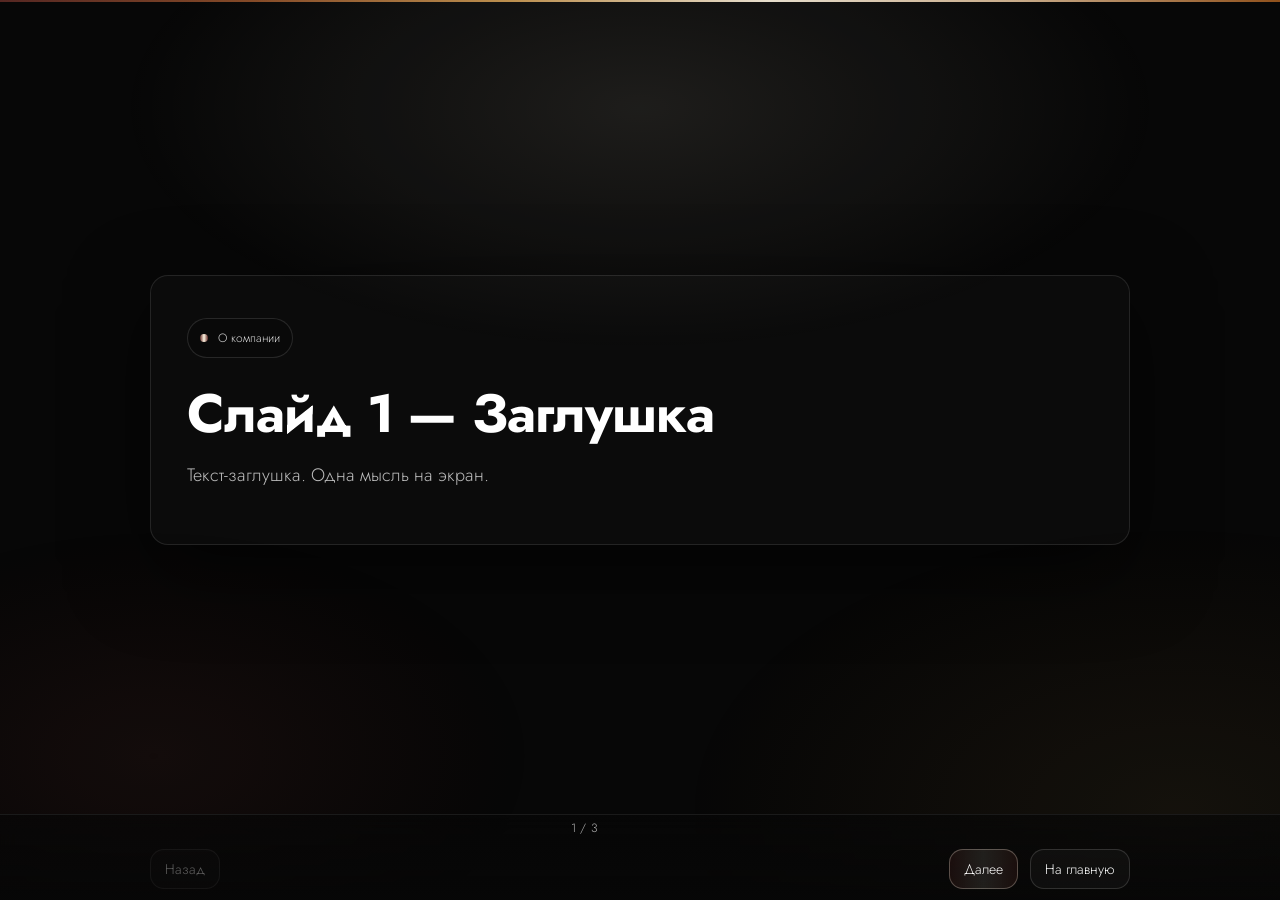
==== about.html @ 102c3851 "Initial commit" ====
<!doctype html>
<html lang="ru">
  <head>
    <meta charset="utf-8" />
    <meta name="viewport" content="width=device-width, initial-scale=1" />
    <title>SGM Auto Group — О компании</title>

    <link rel="icon" type="image/svg+xml" href="./assets/site/logo.svg" />
    <link rel="apple-touch-icon" href="./assets/site/logo.svg" />

    <!-- Fonts: Jost (allowed weights/italics only) -->
    <link rel="preconnect" href="https://fonts.googleapis.com" />
    <link rel="preconnect" href="https://fonts.gstatic.com" crossorigin />
    <link
      href="https://fonts.googleapis.com/css2?family=Jost:ital,wght@0,100;0,200;0,300;0,400;0,500;0,600;0,700;0,800;0,900;1,100;1,200;1,300;1,400;1,500;1,600;1,700;1,800;1,900&display=swap"
      rel="stylesheet"
    />

    <link rel="stylesheet" href="./assets/theme.css?v=4" />
    <link rel="stylesheet" href="./assets/presentation.css?v=4" />
  </head>

  <body class="presentation">
    <div class="bg" aria-hidden="true"></div>
    <div class="topline" aria-hidden="true"></div>

    <main class="stage" aria-label="Презентация: о компании">
      <section class="slide" id="slide" aria-live="polite">
        <div class="slide__inner">
          <div class="kicker" id="kicker">
            <span class="kicker__dot" aria-hidden="true"></span><span data-kicker-label>Раздел</span>
          </div>
          <h1 id="title">Заголовок</h1>
          <p class="text" id="body">Текст</p>
          <div class="extra" id="extra"></div>
        </div>
      </section>
    </main>

    <nav class="nav" aria-label="Навигация по слайдам">
      <div class="nav__bar">
        <div class="nav__counter">
          <div class="counter" id="counter">1 / 1</div>
        </div>
        <div class="nav__left">
          <button class="btn" id="btnBack" type="button">Назад</button>
        </div>
        <div class="nav__center">
          <button class="btn btn--accent" id="btnNext" type="button">Далее</button>
        </div>
        <div class="nav__right">
          <a class="btn link" href="./index.html">На главную</a>
        </div>
      </div>
    </nav>

    <script>
      // IMPORTANT: text placeholders only — keep as-is (architecture > content)
      window.PRESENTATION_CONFIG = {
        sectionTitle: "О компании",
        slides: [
          { title: "Слайд 1 — Заглушка", body: "Текст-заглушка. Одна мысль на экран." },
          { title: "Слайд 2 — Заглушка", body: "Текст-заглушка. Одна мысль на экран." },
          { title: "Слайд 3 — Заглушка", body: "Текст-заглушка. Одна мысль на экран." }
        ]
      };
    </script>
    <script src="./assets/js/app.js?v=4" defer></script>
  </body>
</html>
---- assets/theme.css ----
/* Shared premium theme for all pages (GitHub Pages friendly).
   Keep this file as the single source of truth for colors/typography. */

:root {
  --bg: #070707;
  --text: #ffffff;
  --muted: rgba(255, 255, 255, 0.72);
  --hairline: rgba(255, 255, 255, 0.10);

  --accent-1: #5f2b26;
  --accent-2: #fff5e2;
  --accent: linear-gradient(90deg, var(--accent-1), var(--accent-2), var(--accent-1));

  --shadow: 0 24px 80px rgba(0, 0, 0, 0.55);
  --radius: 18px;

  --font: "Jost", system-ui, -apple-system, Segoe UI, Roboto, Arial, sans-serif;
}

* {
  box-sizing: border-box;
}

html,
body {
  height: 100%;
}

body {
  margin: 0;
  font-family: var(--font);
  background: var(--bg);
  color: var(--text);
  -webkit-font-smoothing: antialiased;
  -moz-osx-font-smoothing: grayscale;
}

/* Shared subtle background (no images) */
.bg {
  position: fixed;
  inset: 0;
  pointer-events: none;
  background:
    radial-gradient(900px 420px at 50% 12%, rgba(255, 245, 226, 0.10), transparent 60%),
    radial-gradient(700px 420px at 12% 84%, rgba(95, 43, 38, 0.16), transparent 55%),
    radial-gradient(900px 520px at 92% 90%, rgba(208, 158, 86, 0.08), transparent 58%);
  opacity: 0.92;
}

/* Thin premium gradient line */
.topline {
  position: fixed;
  left: 0;
  right: 0;
  top: 0;
  height: 2px;
  background: linear-gradient(
    90deg,
    #5f2b26,
    #94532c,
    #d09e56,
    #fff5e2,
    #dcbb95,
    #a05a1f
  );
  opacity: 0.9;
  z-index: 30;
}

@media (prefers-reduced-motion: reduce) {
  * {
    scroll-behavior: auto !important;
  }
}
---- assets/presentation.css ----
/* Presentation page layout + navigation. */

body.presentation {
  overflow: hidden;
}

:root {
  --nav-h: 86px;
}

.stage {
  position: relative;
  height: 100%;
  padding: 24px 18px calc(var(--nav-h) + 18px);
  display: grid;
  place-items: center;
}

.slide {
  width: min(980px, 100%);
  border: 1px solid rgba(255, 255, 255, 0.10);
  border-radius: var(--radius);
  background: rgba(255, 255, 255, 0.02);
  box-shadow: var(--shadow);
  overflow: hidden;
  opacity: 0;
  transform: translateY(10px);
  transition: opacity 240ms ease, transform 240ms ease;
}

.slide.is-active {
  opacity: 1;
  transform: translateY(0);
}

.slide__inner {
  padding: 42px 36px 36px;
}

.kicker {
  display: inline-flex;
  align-items: center;
  gap: 10px;
  padding: 10px 12px;
  border-radius: 999px;
  border: 1px solid rgba(255, 255, 255, 0.12);
  background: rgba(0, 0, 0, 0.14);
  color: rgba(255, 255, 255, 0.82);
  font-size: 12px;
  font-weight: 300;
}

.kicker__dot {
  width: 8px;
  height: 8px;
  border-radius: 999px;
  background: var(--accent);
}

h1 {
  margin: 16px 0 10px;
  font-size: clamp(30px, 4.2vw, 56px);
  letter-spacing: -0.02em;
  font-weight: 700;
}

.text {
  margin: 0;
  font-weight: 300;
  color: var(--muted);
  font-size: clamp(14px, 1.55vw, 18px);
  line-height: 1.55;
  max-width: 62ch;
}

.extra {
  margin-top: 18px;
  display: grid;
  gap: 10px;
}

.choiceGrid {
  display: grid;
  grid-template-columns: repeat(2, minmax(0, 1fr));
  gap: 10px;
}

.choiceBtn {
  appearance: none;
  border: 1px solid rgba(255, 255, 255, 0.14);
  background: rgba(255, 255, 255, 0.03);
  color: var(--text);
  border-radius: 14px;
  padding: 12px;
  font-family: var(--font);
  font-weight: 300;
  font-size: 14px;
  line-height: 1.15;
  cursor: pointer;
  text-align: left;
  transition: transform 160ms ease, border-color 160ms ease, background 160ms ease, opacity 160ms ease;
}

.choiceBtn:hover {
  transform: translateY(-1px);
  border-color: rgba(255, 245, 226, 0.26);
  background: rgba(255, 255, 255, 0.04);
}

.choiceBtn:active {
  transform: translateY(0);
}

.choiceBtn strong {
  display: block;
  font-weight: 700;
  letter-spacing: -0.01em;
  margin-bottom: 6px;
}

.choiceBtn span {
  display: block;
  color: rgba(255, 255, 255, 0.72);
  font-weight: 300;
  font-size: 13px;
  line-height: 1.35;
}

.infoGrid {
  display: grid;
  gap: 10px;
}

.infoItem {
  padding: 14px 16px;
  border-radius: 16px;
  border: 1px solid rgba(255, 255, 255, 0.10);
  background: rgba(255, 255, 255, 0.02);
}

.infoItem__label {
  display: block;
  margin-bottom: 6px;
  color: rgba(255, 255, 255, 0.60);
  font-size: 12px;
  font-weight: 300;
  letter-spacing: 0.02em;
}

.infoItem__value,
.infoItem__value a {
  color: var(--text);
  font-size: 15px;
  font-weight: 400;
  line-height: 1.45;
  text-decoration: none;
}

.actionRow {
  display: flex;
  flex-wrap: wrap;
  gap: 10px;
  margin-top: 8px;
}

@keyframes riseFade {
  from {
    opacity: 0;
    transform: translateY(8px);
  }
  to {
    opacity: 1;
    transform: translateY(0);
  }
}

.slide.is-active .kicker,
.slide.is-active h1,
.slide.is-active .text {
  animation: riseFade 420ms ease both;
}

.slide.is-active h1 {
  animation-delay: 40ms;
}

.slide.is-active .text {
  animation-delay: 80ms;
}

.nav {
  position: fixed;
  left: 0;
  right: 0;
  bottom: 0;
  height: var(--nav-h);
  display: grid;
  place-items: center;
  padding: 14px 18px;
  background: linear-gradient(to top, rgba(7, 7, 7, 0.94), rgba(7, 7, 7, 0.65));
  border-top: 1px solid rgba(255, 255, 255, 0.08);
  backdrop-filter: blur(10px);
}

.nav__bar {
  width: min(980px, 100%);
  display: grid;
  grid-template-columns: auto 1fr auto auto;
  align-items: center;
  gap: 12px;
  transform: translateY(-10px);
}

.nav__counter {
  display: flex;
  align-items: center;
  justify-content: center;
  grid-column: 2;
}

.nav__left,
.nav__center,
.nav__right {
  display: flex;
  align-items: center;
  gap: 10px;
}

.nav__left {
  justify-content: flex-start;
  grid-column: 1;
}

.nav__center {
  justify-content: center;
  grid-column: 3;
}

.nav__right {
  justify-content: flex-end;
  grid-column: 4;
}

.btn {
  appearance: none;
  display: inline-flex;
  align-items: center;
  justify-content: center;
  border: 1px solid rgba(255, 255, 255, 0.14);
  background: rgba(255, 255, 255, 0.03);
  color: var(--text);
  border-radius: 14px;
  padding: 12px 14px;
  font-family: var(--font);
  font-weight: 300;
  font-size: 14px;
  line-height: 1;
  text-decoration: none;
  cursor: pointer;
  transition: transform 160ms ease, border-color 160ms ease, background 160ms ease, opacity 160ms ease;
}

.btn:hover {
  transform: translateY(-1px);
  border-color: rgba(255, 245, 226, 0.26);
  background: rgba(255, 255, 255, 0.04);
}

.btn:active {
  transform: translateY(0);
}

.btn:disabled {
  opacity: 0.35;
  cursor: not-allowed;
  transform: none;
}

.btn--accent {
  border: 1px solid rgba(255, 245, 226, 0.28);
  background: linear-gradient(
    90deg,
    rgba(95, 43, 38, 0.22),
    rgba(255, 245, 226, 0.10),
    rgba(95, 43, 38, 0.22)
  );
}

.counter {
  font-size: 12px;
  color: rgba(255, 255, 255, 0.70);
  font-weight: 300;
  letter-spacing: 0.02em;
  user-select: none;
}

a.link {
  color: inherit;
  text-decoration: none;
}

@media (max-width: 720px) {
  :root {
    --nav-h: 118px;
  }

  .stage {
    padding: 18px 14px calc(var(--nav-h) + 14px);
  }

  .slide__inner {
    padding: 26px 16px 20px;
  }

  .extra {
    margin-top: 14px;
  }

  .choiceGrid {
    grid-template-columns: 1fr;
  }

  .actionRow {
    display: grid;
  }

  .nav__bar {
    grid-template-columns: repeat(3, minmax(0, 1fr));
    grid-template-rows: auto auto;
    gap: 10px;
    transform: translateY(-16px);
  }

  .nav__counter {
    grid-column: 1 / -1;
    justify-content: center;
    grid-row: 1;
  }

  .nav__left,
  .nav__center,
  .nav__right {
    grid-row: 2;
  }

  .nav__left {
    grid-column: 1;
  }

  .nav__center {
    grid-column: 2;
  }

  .nav__right {
    grid-column: 3;
  }

  .btn {
    width: 100%;
    padding: 12px 10px;
  }
}

@media (prefers-reduced-motion: reduce) {
  .slide,
  .choiceBtn,
  .btn {
    transition: none;
  }

  .slide.is-active .kicker,
  .slide.is-active h1,
  .slide.is-active .text {
    animation: none;
  }
}
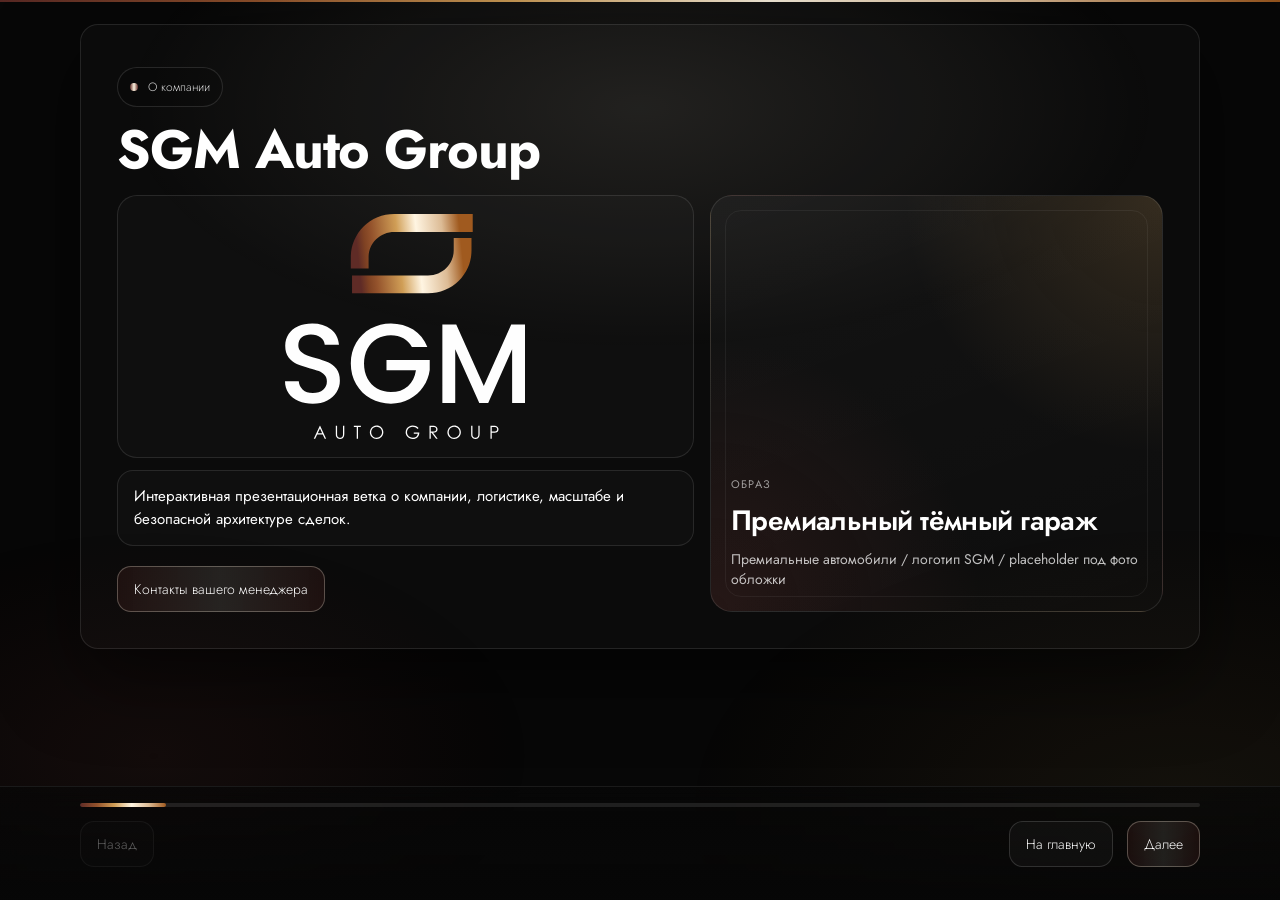
==== commit 6a50b8ab: "first upload SGM site" ====
--- a/about.html
+++ b/about.html
@@ -5,10 +5,9 @@
     <meta name="viewport" content="width=device-width, initial-scale=1" />
     <title>SGM Auto Group — О компании</title>
 
-    <link rel="icon" type="image/svg+xml" href="./assets/site/logo.svg" />
-    <link rel="apple-touch-icon" href="./assets/site/logo.svg" />
-
-    <!-- Fonts: Jost (allowed weights/italics only) -->
+    <link rel="icon" type="image/svg+xml" href="./assets/site/icon.svg" />
+    <link rel="apple-touch-icon" href="./assets/site/icon.svg" />
+
     <link rel="preconnect" href="https://fonts.googleapis.com" />
     <link rel="preconnect" href="https://fonts.gstatic.com" crossorigin />
     <link
@@ -16,8 +15,9 @@
       rel="stylesheet"
     />
 
-    <link rel="stylesheet" href="./assets/theme.css?v=4" />
-    <link rel="stylesheet" href="./assets/presentation.css?v=4" />
+    <link rel="stylesheet" href="./assets/theme.css?v=6" />
+    <link rel="stylesheet" href="./assets/home.css?v=10" />
+    <link rel="stylesheet" href="./assets/presentation.css?v=10" />
   </head>
 
   <body class="presentation">
@@ -54,18 +54,406 @@
       </div>
     </nav>
 
+    <div class="modalRoot" id="homeModalRoot" hidden></div>
+
     <script>
-      // IMPORTANT: text placeholders only — keep as-is (architecture > content)
       window.PRESENTATION_CONFIG = {
         sectionTitle: "О компании",
         slides: [
-          { title: "Слайд 1 — Заглушка", body: "Текст-заглушка. Одна мысль на экран." },
-          { title: "Слайд 2 — Заглушка", body: "Текст-заглушка. Одна мысль на экран." },
-          { title: "Слайд 3 — Заглушка", body: "Текст-заглушка. Одна мысль на экран." }
+          {
+            title: "SGM Auto Group",
+            body: "",
+            extraHtml: `
+              <div class="aboutSplit">
+                <div class="aboutStack">
+                  <div class="aboutLogoPlate">
+                    <img src="./assets/site/logo.svg" alt="SGM Auto Group" />
+                  </div>
+                  <div class="aboutParagraph">
+                    Интерактивная презентационная ветка о компании, логистике, масштабе и безопасной архитектуре сделок.
+                  </div>
+                  <div class="actionRow">
+                    <button class="btn btn--accent" type="button" data-home-view="managerContacts">
+                      Контакты вашего менеджера
+                    </button>
+                  </div>
+                </div>
+                <div class="aboutVisual">
+                  <span class="aboutVisual__eyebrow">Образ</span>
+                  <strong class="aboutVisual__title">Премиальный тёмный гараж</strong>
+                  <span class="aboutVisual__note">Премиальные автомобили / логотип SGM / placeholder под фото обложки</span>
+                </div>
+              </div>
+            `
+          },
+          {
+            title: "О компании",
+            body: "ООО «СГМ АВТО ГРУПП» — надёжный партнёр в сфере импорта и экспорта товаров в Россию.",
+            extraHtml: `
+              <div class="aboutSplit">
+                <div class="aboutStack">
+                  <div class="aboutParagraph">Мы предлагаем широкий спектр услуг по доставке и таможенному оформлению продукции, обеспечивая высокое качество и оперативность работы.</div>
+                  <div class="aboutParagraph">Наша компания специализируется на параллельном импорте санкционных товаров.</div>
+                  <div class="aboutParagraph">Благодаря большому опыту работы с 2021 года, профессиональной команде специалистов и собственной цепочке платежных компаний, мы гарантируем безопасность и удобство проведения финансовых операций и доставки грузов.</div>
+                  <div class="aboutParagraph">Наши бизнес-процессы построены таким образом, чтобы обеспечить максимальную эффективность и оперативность работы.</div>
+                  <div class="aboutParagraph">Мы стремимся к тому, чтобы каждый наш клиент получил высококачественные услуги в кратчайшие сроки и при этом не переживал за сохранность денежных средств.</div>
+                </div>
+                <div class="aboutVisual">
+                  <span class="aboutVisual__eyebrow">Образ</span>
+                  <strong class="aboutVisual__title">Глобальная логистика</strong>
+                  <span class="aboutVisual__note">Карта мира / маршруты / международные поставки / placeholder под визуал</span>
+                </div>
+              </div>
+            `
+          },
+          {
+            title: "Содержание",
+            body: "Содержание:",
+            extraHtml: `
+              <div class="aboutSplit aboutSplit--equal">
+                <div class="aboutStack">
+                  <div class="choiceGrid">
+                    <button class="choiceBtn" type="button" data-go="3"><strong>Команда</strong><span>Штат, отделы и принципы взаимодействия</span></button>
+                    <button class="choiceBtn" type="button" data-go="4"><strong>Сфера деятельности</strong><span>Импорт автомобилей и ключевые преимущества</span></button>
+                    <button class="choiceBtn" type="button" data-go="5"><strong>Наши клиенты</strong><span>Кому поставляем автомобили и для каких задач</span></button>
+                    <button class="choiceBtn" type="button" data-go="6"><strong>Маркетинг</strong><span>Как компания привлекает и сопровождает клиентов</span></button>
+                    <button class="choiceBtn" type="button" data-go="8"><strong>Результат с 2021 года</strong><span>Ключевые цифры за 5 лет</span></button>
+                    <button class="choiceBtn" type="button" data-go="9"><strong>Логистика</strong><span>Проверенные маршруты и страхование</span></button>
+                    <button class="choiceBtn" type="button" data-go="10"><strong>Новые направления</strong><span>Расширение комплекса услуг</span></button>
+                    <button class="choiceBtn" type="button" data-go="11"><strong>Платежный агент</strong><span>Система безопасных финансовых операций</span></button>
+                  </div>
+                </div>
+                <div class="aboutVisual">
+                  <span class="aboutVisual__eyebrow">Образ</span>
+                  <strong class="aboutVisual__title">Порт и контейнеровоз</strong>
+                  <span class="aboutVisual__note">Контейнеры / автомобили / логистика / placeholder под визуал содержания</span>
+                </div>
+              </div>
+            `
+          },
+          {
+            title: "Команда",
+            body: "",
+            extraHtml: `
+              <div class="aboutSplit">
+                <div class="aboutStack">
+                  <div class="aboutQuote">«Когда все двигаются вперёд совместными усилиями, успех приходит сам собой», — Генри Форд.</div>
+                  <div class="aboutParagraph">Штат из 40 сотрудников в 8 отделах:</div>
+                  <div class="aboutGrid">
+                    <div class="aboutCard"><span class="aboutCard__kicker">01</span><span class="aboutCard__title">Отдел маркетинга</span></div>
+                    <div class="aboutCard"><span class="aboutCard__kicker">02</span><span class="aboutCard__title">Отдел продаж</span></div>
+                    <div class="aboutCard"><span class="aboutCard__kicker">03</span><span class="aboutCard__title">Отдел закупки</span></div>
+                    <div class="aboutCard"><span class="aboutCard__kicker">04</span><span class="aboutCard__title">Отдел юридического контроля</span></div>
+                    <div class="aboutCard"><span class="aboutCard__kicker">05</span><span class="aboutCard__title">Отдел делопроизводства</span></div>
+                    <div class="aboutCard"><span class="aboutCard__kicker">06</span><span class="aboutCard__title">Отдел логистики</span></div>
+                    <div class="aboutCard"><span class="aboutCard__kicker">07</span><span class="aboutCard__title">Отдел таможенного декларирования автомобилей</span></div>
+                    <div class="aboutCard"><span class="aboutCard__kicker">08</span><span class="aboutCard__title">Бухгалтерия</span></div>
+                  </div>
+                </div>
+                <div class="aboutVisual">
+                  <span class="aboutVisual__eyebrow">Образ</span>
+                  <strong class="aboutVisual__title">Корпоративная атмосфера</strong>
+                  <span class="aboutVisual__note">Команда / силуэты / внутренние процессы / placeholder под фото отдела</span>
+                </div>
+              </div>
+            `
+          },
+          {
+            title: "Основное направление",
+            body: "Импорт автомобилей из любой страны мира.",
+            extraHtml: `
+              <div class="aboutSplit">
+                <div class="aboutStack">
+                  <div class="aboutGrid">
+                    <div class="aboutCard">
+                      <span class="aboutCard__kicker">Доверяют благодаря</span>
+                      <span class="aboutCard__title">Своей платежной цепочки</span>
+                      <span class="aboutCard__text">Официальные платежи с регистрацией контракта</span>
+                    </div>
+                    <div class="aboutCard">
+                      <span class="aboutCard__kicker">Доверяют благодаря</span>
+                      <span class="aboutCard__title aboutCard__title--accent">Уплате всех налогов, пошлин и НДС 22%</span>
+                      <span class="aboutCard__text">Белый ввоз строго по законам РФ</span>
+                    </div>
+                    <div class="aboutCard">
+                      <span class="aboutCard__kicker">Доверяют благодаря</span>
+                      <span class="aboutCard__title aboutCard__title--accent">Работе без занижения инвойсовой стоимости</span>
+                      <span class="aboutCard__text">Нет рисков и последствий, связанных с налоговой</span>
+                    </div>
+                    <div class="aboutCard">
+                      <span class="aboutCard__kicker">Доверяют благодаря</span>
+                      <span class="aboutCard__title">Возможности заказа автомобиля по конфигуратору</span>
+                      <span class="aboutCard__text">Индивидуальная сборка, как до введения санкций</span>
+                    </div>
+                    <div class="aboutCard">
+                      <span class="aboutCard__kicker">Доверяют благодаря</span>
+                      <span class="aboutCard__title aboutCard__title--accent">Импорту от проверенных поставщиков</span>
+                      <span class="aboutCard__text">Каждый автомобиль проверен с полным отчетом</span>
+                    </div>
+                  </div>
+                  <div class="aboutParagraph">Мы предлагаем конкурентные условия поставки и обеспечиваем безопасность и сохранность автомобилей.</div>
+                  <div class="aboutParagraph">Учитывая все риски и трудности мы всегда стремимся минимизировать задержки и обеспечить высокий уровень обслуживания наших клиентов.</div>
+                </div>
+                <div class="aboutVisual">
+                  <span class="aboutVisual__eyebrow">Образ</span>
+                  <strong class="aboutVisual__title">Премиальный автомобиль</strong>
+                  <span class="aboutVisual__note">Range Rover / склад / выдача автомобиля / placeholder под фото</span>
+                </div>
+              </div>
+            `
+          },
+          {
+            title: "Наши клиенты",
+            body: "",
+            extraHtml: `
+              <div class="aboutSplit">
+                <div class="aboutGrid">
+                  <div class="aboutCard">
+                    <span class="aboutCard__kicker">01</span>
+                    <span class="aboutCard__title">Автодилеры</span>
+                    <span class="aboutCard__text">Мы поставляем автомобили для популярных автодилеров. Некоторые из которых крупные авто холдинги.</span>
+                  </div>
+                  <div class="aboutCard">
+                    <span class="aboutCard__kicker">02</span>
+                    <span class="aboutCard__title">Лизинговые компании</span>
+                    <span class="aboutCard__text">С нами работают и доверяют своих клиентов лизинговые компании.</span>
+                  </div>
+                  <div class="aboutCard">
+                    <span class="aboutCard__kicker">03</span>
+                    <span class="aboutCard__title">Юридические и физические лица</span>
+                    <span class="aboutCard__text">У нас заказывают и покупают автомобили компании, как для бизнеса, так и для личных целей.</span>
+                  </div>
+                  <div class="aboutCard">
+                    <span class="aboutCard__kicker">Ключевой партнер</span>
+                    <span class="aboutCard__title">Нейтральный блок под логотип / фото партнёра</span>
+                    <span class="aboutCard__text">Если в проект будут добавлены логотипы или фото выдачи, этот блок можно заменить без изменения структуры.</span>
+                  </div>
+                </div>
+                <div class="aboutVisual">
+                  <span class="aboutVisual__eyebrow">Образ</span>
+                  <strong class="aboutVisual__title">Клиенты и выдача автомобилей</strong>
+                  <span class="aboutVisual__note">Партнёры / клиенты / выдачи / placeholder под фото или карточки партнёров</span>
+                </div>
+              </div>
+            `
+          },
+          {
+            title: "Маркетинг",
+            body: "",
+            extraHtml: `
+              <div class="aboutSplit">
+                <div class="aboutStack">
+                  <div class="aboutParagraph">- Сайт с возможностью выбора автомобиля за рубежом</div>
+                  <div class="aboutParagraph">- 20 каналов лидогенерации, с разнообразным контентом</div>
+                  <div class="aboutParagraph">- Качественное оформление предложений и выдач для клиентов</div>
+                  <div class="aboutParagraph">- Контент с участием партнеров и контрагентов для привлечения внимания клиентов</div>
+                  <div class="aboutParagraph">- Участия в выставках и мероприятиях</div>
+                  <div class="aboutParagraph">- Коллаборации с детейлингами и брендами из других направлений</div>
+                  <div class="aboutParagraph">- Внешняя реклама в разных городах, для повышения узнаваемости бренда</div>
+                </div>
+                <div class="aboutVisual">
+                  <span class="aboutVisual__eyebrow">Образ</span>
+                  <strong class="aboutVisual__title">Digital и офлайн-маркетинг</strong>
+                  <span class="aboutVisual__note">Экран сайта / телефон / digital-каналы / placeholder под маркетинговый визуал</span>
+                </div>
+              </div>
+            `
+          },
+          {
+            title: "Статистика по отгруженным автомобилям",
+            body: "",
+            extraHtml: `
+              <div class="aboutSplit">
+                <div class="aboutStack">
+                  <div class="aboutSegmentBar" aria-hidden="true">
+                    <span class="aboutSegment aboutSegment--mass"></span>
+                    <span class="aboutSegment aboutSegment--commercial"></span>
+                    <span class="aboutSegment aboutSegment--premium"></span>
+                    <span class="aboutSegment aboutSegment--lux"></span>
+                  </div>
+                  <div class="aboutBarList">
+                    <div class="aboutBarRow">
+                      <div class="aboutBarRow__top"><span>Масс</span><strong>40.3%</strong></div>
+                      <div class="aboutBarTrack"><span class="aboutBarFill aboutBarFill--mass"></span></div>
+                    </div>
+                    <div class="aboutBarRow">
+                      <div class="aboutBarRow__top"><span>Коммерческий</span><strong>39.3%</strong></div>
+                      <div class="aboutBarTrack"><span class="aboutBarFill aboutBarFill--commercial"></span></div>
+                    </div>
+                    <div class="aboutBarRow">
+                      <div class="aboutBarRow__top"><span>Премиум</span><strong>19.3%</strong></div>
+                      <div class="aboutBarTrack"><span class="aboutBarFill aboutBarFill--premium"></span></div>
+                    </div>
+                    <div class="aboutBarRow">
+                      <div class="aboutBarRow__top"><span>Люкс</span><strong>1%</strong></div>
+                      <div class="aboutBarTrack"><span class="aboutBarFill aboutBarFill--lux"></span></div>
+                    </div>
+                  </div>
+                </div>
+                <div class="aboutVisual">
+                  <span class="aboutVisual__eyebrow">Образ</span>
+                  <strong class="aboutVisual__title">Диаграмма и автомобили</strong>
+                  <span class="aboutVisual__note">Статистика / автомобили / placeholder под фото или инфографику</span>
+                </div>
+              </div>
+            `
+          },
+          {
+            title: "Цифры за 5 лет",
+            body: "",
+            extraHtml: `
+              <div class="aboutStatGrid">
+                <div class="aboutStatCard">
+                  <span class="aboutStatCard__value">4</span>
+                  <span class="aboutStatCard__label">аффилированных компании</span>
+                </div>
+                <div class="aboutStatCard">
+                  <span class="aboutStatCard__value">РФ, ОАЭ, РБ, КГЗ</span>
+                  <span class="aboutStatCard__label">география присутствия</span>
+                </div>
+                <div class="aboutStatCard">
+                  <span class="aboutStatCard__value">1261</span>
+                  <span class="aboutStatCard__label">проданных автомобилей</span>
+                </div>
+                <div class="aboutStatCard">
+                  <span class="aboutStatCard__value">40</span>
+                  <span class="aboutStatCard__label">штат сотрудников</span>
+                </div>
+                <div class="aboutStatCard">
+                  <span class="aboutStatCard__value">6.6 млрд руб</span>
+                  <span class="aboutStatCard__label">оборот</span>
+                </div>
+              </div>
+              <div class="aboutVisual">
+                <span class="aboutVisual__eyebrow">Образ</span>
+                <strong class="aboutVisual__title">Автовозы и логистика</strong>
+                <span class="aboutVisual__note">Маршруты / цифры / placeholder под итоговый визуальный блок</span>
+              </div>
+            `
+          },
+          {
+            title: "Логистика",
+            body: "",
+            extraHtml: `
+              <div class="aboutSplit">
+                <div class="aboutStack">
+                  <div class="aboutSteps">
+                    <div class="aboutStep">
+                      <span class="aboutStep__index">01</span>
+                      <div class="aboutStep__title">Оптимизированный и безопасный маршрут</div>
+                    </div>
+                    <div class="aboutStep">
+                      <span class="aboutStep__index">02</span>
+                      <div class="aboutStep__title">Отгрузка в день выпуска таможенной декларации</div>
+                    </div>
+                    <div class="aboutStep">
+                      <span class="aboutStep__index">03</span>
+                      <div class="aboutStep__title">Страхование автомобилей независимо от типа грузоперевозки</div>
+                    </div>
+                  </div>
+                  <div class="aboutParagraph">Благодаря большому количеству сделок наши маршруты проверены и отточены.</div>
+                  <div class="aboutParagraph">И даже на случай непредвиденных ситуаций у нас есть запасные логистические пути — это значит, что автомобиль прибудет со 100 % вероятностью.</div>
+                </div>
+                <div class="aboutVisual">
+                  <span class="aboutVisual__eyebrow">Образ</span>
+                  <strong class="aboutVisual__title">Порт и терминалы</strong>
+                  <span class="aboutVisual__note">Контейнеры / терминалы / маршруты / placeholder под логистический визуал</span>
+                </div>
+              </div>
+            `
+          },
+          {
+            title: "Развитие новых направлений",
+            body: "",
+            extraHtml: `
+              <div class="aboutSplit">
+                <div class="aboutStack">
+                  <div class="aboutSteps">
+                    <div class="aboutStep">
+                      <span class="aboutStep__index">01</span>
+                      <div class="aboutStep__title">Логистика по всему миру</div>
+                      <div class="aboutStep__text">Наша команда переместит любой ваш товар из точки А в точку Б.</div>
+                    </div>
+                    <div class="aboutStep">
+                      <span class="aboutStep__index">02</span>
+                      <div class="aboutStep__title">Таможенные услуги</div>
+                      <div class="aboutStep__text">Являемся таможенным брокером, поможем с любым товаром.</div>
+                    </div>
+                    <div class="aboutStep">
+                      <span class="aboutStep__index">03</span>
+                      <div class="aboutStep__title">Платежный агент</div>
+                      <div class="aboutStep__text">Своя цепочка платежей, тем самым исключаем возможность утери средств.</div>
+                    </div>
+                    <div class="aboutStep">
+                      <span class="aboutStep__index">04</span>
+                      <div class="aboutStep__title">Детейлинг центр</div>
+                      <div class="aboutStep__text">Подготовили более 1000 автомобилей, значит и ваш автомобиль в надежных руках.</div>
+                    </div>
+                  </div>
+                  <div class="aboutParagraph">Каждое их этих направлений уже имеет положительные результаты на начальных этапах, поэтому мы приняли решение масштабировать их и оказывать полный комплекс услуг под любые задачи.</div>
+                </div>
+                <div class="aboutVisual">
+                  <span class="aboutVisual__eyebrow">Образ</span>
+                  <strong class="aboutVisual__title">Комплекс услуг</strong>
+                  <span class="aboutVisual__note">Логистика / таможня / платежи / детейлинг / placeholder под коллаж</span>
+                </div>
+              </div>
+            `
+          },
+          {
+            title: "Платежный агент",
+            body: "Мы обеспечиваем максимальную безопасность и удобство при проведении финансовых операций.",
+            extraHtml: `
+              <div class="aboutSplit">
+                <div class="aboutStack">
+                  <div class="aboutSteps">
+                    <div class="aboutStep">
+                      <span class="aboutStep__index">01</span>
+                      <div class="aboutStep__title">Собственная система платежей, которая позволяет быстро и безопасно проводить финансовые операции.</div>
+                    </div>
+                    <div class="aboutStep">
+                      <span class="aboutStep__index">02</span>
+                      <div class="aboutStep__title">Мы легко адаптируемся и находим решение в каждой ситуации.</div>
+                    </div>
+                    <div class="aboutStep">
+                      <span class="aboutStep__index">03</span>
+                      <div class="aboutStep__title">Наша компания имеет большой опыт работы в сфере параллельного импорта товаров в Россию, что позволяет нам предлагать клиентам только проверенные решения.</div>
+                    </div>
+                    <div class="aboutStep">
+                      <span class="aboutStep__index">04</span>
+                      <div class="aboutStep__title">Мы всегда работаем прозрачно и предоставляем полную информацию клиентам по используемым схемам, насколько это возможно, в рамках сохранения коммерческой тайны.</div>
+                    </div>
+                  </div>
+                </div>
+                <div class="aboutVisual">
+                  <span class="aboutVisual__eyebrow">Образ</span>
+                  <strong class="aboutVisual__title">Безопасность денег</strong>
+                  <span class="aboutVisual__note">Платежная сеть / международные переводы / placeholder под финансовый образ</span>
+                </div>
+              </div>
+            `
+          },
+          {
+            title: "Благодарим за доверие",
+            body: "Ваш надежный партнер ООО \"СГМ АВТО ГРУПП\"",
+            extraHtml: `
+              <div class="aboutFinal">
+                <div class="aboutVisual">
+                  <span class="aboutVisual__eyebrow">Образ</span>
+                  <strong class="aboutVisual__title">Финальный доверительный экран</strong>
+                  <span class="aboutVisual__note">Рукопожатие / деловая встреча / placeholder под финальное изображение</span>
+                </div>
+                <div class="aboutFinal__message">Ваш надежный партнер ООО "СГМ АВТО ГРУПП"</div>
+                <div class="actionRow">
+                  <button class="btn btn--accent" type="button" data-home-view="managerContacts">Связаться</button>
+                  <a class="btn link" href="./index.html">Вернуться на главную</a>
+                </div>
+              </div>
+            `
+          }
         ]
       };
     </script>
-    <script src="./assets/js/app.js?v=4" defer></script>
+    <script src="./assets/js/app.js?v=10" defer></script>
   </body>
 </html>
-
--- a/assets/home.css
+++ b/assets/home.css
@@ -0,0 +1,982 @@
+/* Home page layout (keeps it separate from presentation pages). */
+
+.wrap {
+  min-height: 100%;
+  display: grid;
+  place-items: start center;
+  padding: 28px 18px 22px;
+}
+
+body.modal-open {
+  overflow: hidden;
+}
+
+.card {
+  width: min(1040px, 100%);
+  border: 1px solid rgba(255, 255, 255, 0.10);
+  border-radius: var(--radius);
+  background: rgba(255, 255, 255, 0.02);
+  box-shadow: var(--shadow);
+  overflow: hidden;
+  position: relative;
+  animation: riseFade 420ms ease both;
+}
+
+.card::after {
+  content: "";
+  position: absolute;
+  left: 0;
+  right: 0;
+  bottom: 0;
+  height: 2px;
+  background: linear-gradient(
+    90deg,
+    #5f2b26,
+    #94532c,
+    #d09e56,
+    #fff5e2,
+    #dcbb95,
+    #a05a1f
+  );
+  opacity: 0.95;
+}
+
+.card__body {
+  padding: 40px 36px 32px;
+}
+
+.heroMeta {
+  display: flex;
+  align-items: center;
+  gap: 12px;
+  margin-bottom: 16px;
+  flex-wrap: wrap;
+}
+
+.brand__action {
+  appearance: none;
+  position: relative;
+  isolation: isolate;
+  display: inline-flex;
+  align-items: center;
+  justify-content: center;
+  gap: 10px;
+  min-height: 48px;
+  padding: 12px 18px;
+  border-radius: 14px;
+  border: 1px solid rgba(255, 245, 226, 0.24);
+  background: linear-gradient(
+    90deg,
+    rgba(95, 43, 38, 0.30),
+    rgba(255, 245, 226, 0.10),
+    rgba(95, 43, 38, 0.30)
+  );
+  color: var(--text);
+  font-family: var(--font);
+  font-size: 14px;
+  font-weight: 500;
+  cursor: pointer;
+  overflow: hidden;
+  transition: transform 160ms ease, border-color 160ms ease, background 160ms ease;
+}
+
+.brand__action::before {
+  content: "";
+  position: absolute;
+  top: -140%;
+  left: -32%;
+  width: 36%;
+  height: 380%;
+  background: linear-gradient(
+    180deg,
+    rgba(255, 255, 255, 0),
+    rgba(255, 255, 255, 0.32),
+    rgba(255, 255, 255, 0)
+  );
+  transform: rotate(24deg);
+  animation: verifyShine 3.6s ease-in-out infinite;
+  pointer-events: none;
+}
+
+.brand__action:hover {
+  transform: translateY(-1px);
+  border-color: rgba(255, 245, 226, 0.34);
+  background: linear-gradient(
+    90deg,
+    rgba(95, 43, 38, 0.36),
+    rgba(255, 245, 226, 0.14),
+    rgba(95, 43, 38, 0.36)
+  );
+}
+
+.brand__actionIcon {
+  display: inline-flex;
+  align-items: center;
+  justify-content: center;
+  width: 18px;
+  height: 18px;
+  flex: 0 0 auto;
+}
+
+.brand__actionIcon svg {
+  width: 18px;
+  height: 18px;
+}
+
+.fact {
+  display: inline-flex;
+  align-items: center;
+  gap: 8px;
+  min-height: 46px;
+  padding: 10px 14px;
+  border-radius: 14px;
+  border: 1px solid rgba(255, 255, 255, 0.10);
+  background: rgba(255, 255, 255, 0.02);
+  color: var(--text);
+  font-size: 14px;
+}
+
+.fact__label {
+  color: rgba(255, 255, 255, 0.72);
+  font-size: inherit;
+  font-weight: 400;
+}
+
+.fact__value {
+  color: #f1d5ab;
+  font-size: inherit;
+  font-weight: 700;
+}
+
+.heroTitle {
+  display: flex;
+  align-items: center;
+  gap: 12px;
+}
+
+.heroTitle__logo {
+  width: clamp(22px, 2.2vw, 28px);
+  height: auto;
+  display: block;
+  flex: 0 0 auto;
+}
+
+h1 {
+  margin: 0;
+  font-size: clamp(30px, 4.2vw, 54px);
+  line-height: 1;
+  letter-spacing: -0.02em;
+  font-weight: 700;
+}
+
+p.lead {
+  margin: 18px 0 28px;
+  font-weight: 300;
+  color: var(--muted);
+  font-size: clamp(14px, 1.55vw, 18px);
+  max-width: 58ch;
+}
+
+.sectionButtons {
+  display: grid;
+  grid-template-columns: repeat(3, minmax(0, 1fr));
+  gap: 12px;
+}
+
+.sectionButton {
+  appearance: none;
+  display: flex;
+  align-items: center;
+  gap: 12px;
+  min-height: 58px;
+  padding: 14px 16px;
+  border-radius: 16px;
+  border: 1px solid rgba(255, 255, 255, 0.10);
+  background: rgba(255, 255, 255, 0.02);
+  color: var(--text);
+  font-family: var(--font);
+  font-size: 15px;
+  font-weight: 500;
+  letter-spacing: -0.01em;
+  text-align: left;
+  text-decoration: none;
+  cursor: pointer;
+  transition: transform 160ms ease, border-color 160ms ease, background 160ms ease;
+}
+
+.sectionButton:hover {
+  transform: translateY(-1px);
+  border-color: rgba(255, 245, 226, 0.22);
+  background: rgba(255, 255, 255, 0.04);
+}
+
+.sectionButton__icon {
+  display: inline-flex;
+  align-items: center;
+  justify-content: center;
+  width: 34px;
+  height: 34px;
+  border-radius: 12px;
+  border: 1px solid rgba(255, 255, 255, 0.08);
+  background: rgba(255, 255, 255, 0.03);
+  color: #f1d5ab;
+  flex: 0 0 auto;
+}
+
+.sectionButton__icon svg {
+  width: 18px;
+  height: 18px;
+}
+
+.sectionButton__label {
+  pointer-events: none;
+}
+
+.modalRoot[hidden] {
+  display: none;
+}
+
+.modalShell {
+  position: fixed;
+  inset: 0;
+  z-index: 80;
+  display: grid;
+  place-items: start center;
+  padding: 20px 20px 22px;
+  overflow-y: auto;
+}
+
+.modalOverlay {
+  position: absolute;
+  inset: 0;
+  border: 0;
+  background: rgba(7, 7, 7, 0.76);
+  backdrop-filter: blur(8px);
+  cursor: pointer;
+}
+
+.modalCard {
+  position: relative;
+  z-index: 1;
+  width: min(620px, 100%);
+  padding: 24px;
+  border-radius: 20px;
+  border: 1px solid rgba(255, 255, 255, 0.10);
+  background: rgba(15, 15, 15, 0.96);
+  box-shadow: var(--shadow);
+  margin-top: 0;
+}
+
+.modalHead {
+  display: flex;
+  align-items: center;
+  justify-content: space-between;
+  gap: 12px;
+  min-height: 28px;
+}
+
+.modalHead__start {
+  display: flex;
+  align-items: center;
+  gap: 10px;
+  min-height: 28px;
+}
+
+.modalBack,
+.modalClose,
+.modalAction {
+  appearance: none;
+  border-radius: 14px;
+  border: 1px solid rgba(255, 255, 255, 0.12);
+  background: rgba(255, 255, 255, 0.03);
+  color: var(--text);
+  font-family: var(--font);
+}
+
+.modalBack,
+.modalClose {
+  display: inline-flex;
+  align-items: center;
+  justify-content: center;
+  min-height: 40px;
+  padding: 0 14px;
+  cursor: pointer;
+  transition: transform 160ms ease, border-color 160ms ease, background 160ms ease;
+}
+
+.modalClose {
+  width: 40px;
+  padding: 0;
+  font-size: 18px;
+  line-height: 1;
+}
+
+.modalBack:hover,
+.modalClose:hover,
+.modalAction:hover {
+  transform: translateY(-1px);
+  border-color: rgba(255, 245, 226, 0.22);
+  background: rgba(255, 255, 255, 0.05);
+}
+
+.modalTitle {
+  margin: 14px 0 8px;
+  font-size: clamp(28px, 4vw, 38px);
+  font-weight: 700;
+  letter-spacing: -0.02em;
+}
+
+.modalText {
+  margin: 0;
+  color: var(--muted);
+  font-size: 15px;
+  line-height: 1.5;
+}
+
+.modalNote {
+  display: flex;
+  align-items: flex-start;
+  gap: 10px;
+  margin-top: 14px;
+  padding: 12px 14px;
+  border-radius: 14px;
+  border: 1px solid rgba(255, 255, 255, 0.08);
+  background: rgba(255, 255, 255, 0.02);
+  color: rgba(255, 255, 255, 0.82);
+  font-size: 14px;
+  line-height: 1.45;
+}
+
+.modalNote__pin {
+  display: inline-flex;
+  align-items: center;
+  justify-content: center;
+  width: 18px;
+  height: 18px;
+  color: #f1d5ab;
+  flex: 0 0 auto;
+  font-size: 14px;
+}
+
+.modalNote__pin svg {
+  width: 18px;
+  height: 18px;
+}
+
+.modalNote--accent {
+  border-color: rgba(241, 213, 171, 0.20);
+  background: rgba(241, 213, 171, 0.06);
+  color: rgba(255, 255, 255, 0.90);
+  font-weight: 500;
+}
+
+.modalBody {
+  margin-top: 18px;
+}
+
+.modalActions {
+  display: grid;
+  gap: 10px;
+  margin: 18px 0 0;
+  max-width: none;
+}
+
+.modalActionWrap {
+  display: block;
+}
+
+.modalActionWrap--spaced {
+  margin-top: 8px;
+}
+
+.modalAction {
+  display: inline-flex;
+  align-items: center;
+  justify-content: flex-start;
+  gap: 12px;
+  width: 100%;
+  min-height: 46px;
+  padding: 12px 16px;
+  text-decoration: none;
+  font-size: 14px;
+  font-weight: 400;
+  line-height: 1.3;
+  text-align: left;
+  transition: transform 160ms ease, border-color 160ms ease, background 160ms ease;
+}
+
+.modalAction--accent {
+  position: relative;
+  isolation: isolate;
+  overflow: hidden;
+  border-color: rgba(255, 245, 226, 0.30);
+  background: linear-gradient(
+    90deg,
+    rgba(95, 43, 38, 0.34),
+    rgba(255, 245, 226, 0.12),
+    rgba(95, 43, 38, 0.34)
+  );
+  font-weight: 500;
+}
+
+.modalAction--accent::before {
+  content: "";
+  position: absolute;
+  top: -140%;
+  left: -32%;
+  width: 36%;
+  height: 380%;
+  background: linear-gradient(
+    180deg,
+    rgba(255, 255, 255, 0),
+    rgba(255, 255, 255, 0.30),
+    rgba(255, 255, 255, 0)
+  );
+  transform: rotate(24deg);
+  animation: verifyShine 3.6s ease-in-out infinite;
+  pointer-events: none;
+}
+
+.modalAction--no-shine::before {
+  display: none;
+}
+
+.modalAction--accent > * {
+  position: relative;
+  z-index: 1;
+}
+
+.modalAction--accent:hover {
+  border-color: rgba(255, 245, 226, 0.42);
+  background: linear-gradient(
+    90deg,
+    rgba(95, 43, 38, 0.42),
+    rgba(255, 245, 226, 0.16),
+    rgba(95, 43, 38, 0.42)
+  );
+}
+
+.modalAction--presentation {
+  min-height: 58px;
+}
+
+.modalAction--shareAction {
+  position: relative;
+  isolation: isolate;
+  overflow: hidden;
+  border-color: rgba(0, 122, 255, 0.38);
+  background: linear-gradient(180deg, rgba(0, 122, 255, 0.95), rgba(0, 92, 204, 0.95));
+  color: #ffffff;
+  font-weight: 500;
+  box-shadow: inset 0 1px 0 rgba(255, 255, 255, 0.28), 0 10px 22px rgba(0, 122, 255, 0.16);
+}
+
+.modalAction--shareAction .modalAction__icon {
+  width: 22px;
+  height: 22px;
+  color: #ffffff;
+}
+
+.modalAction--shareAction .modalAction__icon svg {
+  width: 22px;
+  height: 22px;
+}
+
+.modalAction--shareAction:hover {
+  border-color: rgba(94, 172, 255, 0.62);
+  background: linear-gradient(180deg, rgba(24, 137, 255, 0.98), rgba(0, 104, 224, 0.98));
+}
+
+.modalAction__text {
+  display: grid;
+  gap: 4px;
+  min-width: 0;
+}
+
+.modalAction__text strong {
+  display: block;
+  color: var(--text);
+  font-size: 15px;
+  font-weight: 600;
+  line-height: 1.2;
+}
+
+.modalAction__text small {
+  display: block;
+  color: #f1d5ab;
+  font-size: 11px;
+  font-weight: 600;
+  letter-spacing: 0.08em;
+  line-height: 1.2;
+}
+
+.modalAction__icon {
+  display: inline-flex;
+  align-items: center;
+  justify-content: center;
+  width: 18px;
+  height: 18px;
+  color: #f1d5ab;
+  flex: 0 0 auto;
+}
+
+.modalAction__icon svg {
+  width: 18px;
+  height: 18px;
+}
+
+.modalActionWrap--pdf {
+  display: grid;
+  grid-template-columns: minmax(0, 1fr) 48px;
+  gap: 8px;
+}
+
+.modalActionWrap--pdf .modalAction {
+  min-width: 0;
+}
+
+.modalIconAction {
+  appearance: none;
+  display: inline-flex;
+  align-items: center;
+  justify-content: center;
+  width: 48px;
+  min-height: 46px;
+  border-radius: 14px;
+  border: 1px solid rgba(255, 255, 255, 0.12);
+  background: rgba(255, 255, 255, 0.03);
+  color: #f1d5ab;
+  text-decoration: none;
+  transition: transform 160ms ease, border-color 160ms ease, background 160ms ease;
+}
+
+.modalIconAction svg {
+  width: 20px;
+  height: 20px;
+}
+
+.modalIconAction:hover {
+  transform: translateY(-1px);
+  border-color: rgba(255, 245, 226, 0.22);
+  background: rgba(255, 255, 255, 0.05);
+}
+
+.contactSheet {
+  display: grid;
+  gap: 16px;
+}
+
+.contactHero {
+  display: grid;
+  grid-template-columns: 112px 1fr;
+  gap: 16px;
+  align-items: start;
+}
+
+.contactHero__content {
+  min-width: 0;
+  display: grid;
+  gap: 10px;
+}
+
+.contactAvatar {
+  width: 112px;
+  height: 112px;
+  object-fit: cover;
+  border-radius: 20px;
+  border: 1px solid rgba(255, 255, 255, 0.10);
+  display: block;
+}
+
+.modalCard--contacts .modalActions {
+  margin-top: 14px;
+}
+
+.modalCard--contacts .modalAction {
+  min-height: 44px;
+  padding: 12px 16px;
+}
+
+.modalCard--contacts .modalAction--presentation {
+  min-height: 58px;
+}
+
+.contactRole {
+  margin: 8px 0 0;
+  color: rgba(255, 255, 255, 0.62);
+  font-size: 12px;
+  font-weight: 300;
+  letter-spacing: 0.02em;
+  text-transform: uppercase;
+}
+
+.contactName {
+  margin: 0;
+  font-size: 26px;
+  font-weight: 700;
+  letter-spacing: -0.02em;
+}
+
+.contactCompany {
+  color: var(--muted);
+  font-size: 15px;
+  line-height: 1.45;
+}
+
+.contactCompanyLink {
+  text-decoration: none;
+  transition: color 160ms ease;
+}
+
+.contactCompanyLink:hover {
+  color: #f1d5ab;
+}
+
+.contactPrimaryAction {
+  margin-top: 2px;
+}
+
+.contactTopActions {
+  display: grid;
+  grid-template-columns: minmax(0, 1fr) minmax(150px, 0.68fr);
+  gap: 10px;
+}
+
+.contactTopActions .modalAction {
+  min-height: 48px;
+}
+
+.contactAccordion {
+  border-radius: 18px;
+  border: 1px solid rgba(255, 255, 255, 0.10);
+  background: rgba(255, 255, 255, 0.02);
+  overflow: visible;
+}
+
+.contactAccordion summary {
+  list-style: none;
+  display: flex;
+  align-items: center;
+  justify-content: space-between;
+  gap: 12px;
+  padding: 16px 18px;
+  cursor: pointer;
+  font-size: 15px;
+  font-weight: 500;
+}
+
+.contactAccordion summary::-webkit-details-marker {
+  display: none;
+}
+
+.contactAccordion__chevron {
+  display: inline-flex;
+  align-items: center;
+  justify-content: center;
+  width: 18px;
+  height: 18px;
+  color: #f1d5ab;
+  transition: transform 160ms ease;
+}
+
+.contactAccordion[open] .contactAccordion__chevron {
+  transform: rotate(180deg);
+}
+
+.contactAccordion__chevron svg {
+  width: 18px;
+  height: 18px;
+}
+
+.contactAccordion__body {
+  display: grid;
+  gap: 10px;
+  padding: 0 14px 14px;
+}
+
+.contactMethod {
+  display: grid;
+  grid-template-columns: minmax(0, 1fr) auto;
+  gap: 14px;
+  align-items: center;
+  border-radius: 14px;
+  border: 1px solid rgba(255, 255, 255, 0.12);
+  background: rgba(255, 255, 255, 0.03);
+  padding: 14px 16px;
+}
+
+.contactMethod--primary {
+  margin-top: 2px;
+}
+
+.contactMethod__main {
+  min-width: 0;
+}
+
+.contactMethod__number {
+  display: block;
+  color: #f1d5ab;
+  font-size: 16px;
+  font-weight: 600;
+  text-decoration: none;
+  line-height: 1.3;
+  word-break: break-word;
+}
+
+.contactMethod__label {
+  display: block;
+  margin-top: 6px;
+  color: rgba(255, 255, 255, 0.62);
+  font-size: 12px;
+  font-weight: 300;
+  text-transform: uppercase;
+  letter-spacing: 0.02em;
+}
+
+.contactMethod__actions {
+  display: inline-flex;
+  align-items: center;
+  justify-content: flex-end;
+  flex-wrap: wrap;
+  gap: 8px;
+}
+
+.contactQuick {
+  position: relative;
+  display: inline-flex;
+  align-items: center;
+  justify-content: center;
+  width: 44px;
+  height: 44px;
+  border-radius: 12px;
+  border: 1px solid rgba(255, 255, 255, 0.12);
+  background: rgba(255, 255, 255, 0.03);
+  color: var(--text);
+  text-decoration: none;
+  cursor: pointer;
+  transition: transform 160ms ease, border-color 160ms ease, background 160ms ease;
+}
+
+.contactQuick svg {
+  width: 22px;
+  height: 22px;
+}
+
+.contactQuick img {
+  width: 32px;
+  height: 32px;
+  object-fit: contain;
+  display: block;
+}
+
+.contactQuick--share {
+  border-radius: 14px;
+  border-color: rgba(0, 122, 255, 0.36);
+  background: linear-gradient(180deg, rgba(0, 122, 255, 0.95), rgba(0, 92, 204, 0.95));
+  color: #ffffff;
+  box-shadow: inset 0 1px 0 rgba(255, 255, 255, 0.28), 0 10px 22px rgba(0, 122, 255, 0.18);
+}
+
+.contactQuick--share:hover {
+  border-color: rgba(94, 172, 255, 0.62);
+  background: linear-gradient(180deg, rgba(24, 137, 255, 0.98), rgba(0, 104, 224, 0.98));
+}
+
+.contactQuick[data-tooltip]::after {
+  content: attr(data-tooltip);
+  position: absolute;
+  left: 50%;
+  bottom: calc(100% + 8px);
+  z-index: 5;
+  padding: 5px 8px;
+  border-radius: 999px;
+  border: 1px solid rgba(255, 255, 255, 0.12);
+  background: rgba(15, 15, 15, 0.96);
+  color: rgba(255, 255, 255, 0.86);
+  font-size: 11px;
+  font-weight: 400;
+  line-height: 1;
+  white-space: nowrap;
+  opacity: 0;
+  pointer-events: none;
+  transform: translate(-50%, 4px);
+  transition: opacity 140ms ease, transform 140ms ease;
+}
+
+.contactQuick[data-tooltip]:hover::after,
+.contactQuick[data-tooltip]:focus-visible::after {
+  opacity: 1;
+  transform: translate(-50%, 0);
+}
+
+.contactQuick:hover {
+  transform: translateY(-1px);
+  border-color: rgba(255, 245, 226, 0.22);
+  background: rgba(255, 255, 255, 0.05);
+}
+
+.contactQuick--share:hover {
+  border-color: rgba(94, 172, 255, 0.62);
+  background: linear-gradient(180deg, rgba(24, 137, 255, 0.98), rgba(0, 104, 224, 0.98));
+}
+
+.toast {
+  position: fixed;
+  left: 50%;
+  bottom: 20px;
+  z-index: 120;
+  max-width: min(420px, calc(100vw - 32px));
+  padding: 12px 16px;
+  border-radius: 14px;
+  border: 1px solid rgba(255, 255, 255, 0.14);
+  background: rgba(15, 15, 15, 0.96);
+  box-shadow: 0 24px 48px rgba(0, 0, 0, 0.36);
+  color: var(--text);
+  font-size: 14px;
+  line-height: 1.4;
+  transform: translate(-50%, 20px);
+  opacity: 0;
+  pointer-events: none;
+  transition: opacity 180ms ease, transform 180ms ease;
+}
+
+.toast.is-visible {
+  opacity: 1;
+  transform: translate(-50%, 0);
+}
+
+@keyframes riseFade {
+  from {
+    opacity: 0;
+    transform: translateY(10px);
+  }
+  to {
+    opacity: 1;
+    transform: translateY(0);
+  }
+}
+
+@keyframes verifyShine {
+  0%,
+  14% {
+    transform: translateX(-160%) rotate(24deg);
+    opacity: 0;
+  }
+  20% {
+    opacity: 1;
+  }
+  34% {
+    transform: translateX(440%) rotate(24deg);
+    opacity: 0;
+  }
+  100% {
+    transform: translateX(440%) rotate(24deg);
+    opacity: 0;
+  }
+}
+
+@media (max-width: 820px) {
+  .card__body {
+    padding: 24px 18px 18px;
+  }
+}
+
+@media (max-width: 720px) {
+  .wrap {
+    padding: 18px 14px;
+  }
+
+  .heroMeta {
+    flex-direction: column;
+    align-items: stretch;
+  }
+
+  .fact,
+  .brand__action {
+    width: 100%;
+  }
+
+  .sectionButtons {
+    grid-template-columns: 1fr;
+  }
+
+  .modalShell {
+    padding: 14px 14px 18px;
+    place-items: start center;
+  }
+
+  .modalCard {
+    padding: 20px 16px 16px;
+  }
+
+  .contactHero {
+    grid-template-columns: 92px 1fr;
+    gap: 14px;
+  }
+
+  .contactMethod {
+    grid-template-columns: 1fr;
+  }
+
+  .contactMethod__actions {
+    justify-content: flex-start;
+  }
+
+}
+
+@media (max-width: 560px) {
+  .contactTopActions {
+    grid-template-columns: 1fr;
+  }
+
+  .contactTopActions .modalAction {
+    justify-content: flex-start;
+  }
+}
+
+@media (max-width: 420px) {
+  .heroTitle {
+    gap: 10px;
+  }
+
+  .heroTitle__logo {
+    width: 22px;
+  }
+
+  p.lead {
+    max-width: 36ch;
+  }
+
+  .contactAvatar {
+    width: 92px;
+    height: 92px;
+  }
+
+  .contactName {
+    font-size: 22px;
+  }
+
+  .contactMethod,
+  .contactAccordion summary {
+    padding-left: 14px;
+    padding-right: 14px;
+  }
+}
+
+@media (prefers-reduced-motion: reduce) {
+  .card,
+  .sectionButton,
+  .brand__action,
+  .modalBack,
+  .modalClose,
+  .modalAction,
+  .modalIconAction,
+  .contactQuick {
+    animation: none;
+    transition: none;
+  }
+
+  .modalAction--accent::before {
+    animation: none;
+  }
+}
--- a/assets/presentation.css
+++ b/assets/presentation.css
@@ -1,23 +1,24 @@
 /* Presentation page layout + navigation. */
+@import url("./home.css?v=10");
 
 body.presentation {
   overflow: hidden;
 }
 
 :root {
-  --nav-h: 86px;
+  --nav-h: 114px;
 }
 
 .stage {
   position: relative;
   height: 100%;
-  padding: 24px 18px calc(var(--nav-h) + 18px);
-  display: grid;
-  place-items: center;
+  padding: 24px 18px calc(var(--nav-h) + 24px);
+  display: grid;
+  place-items: start center;
 }
 
 .slide {
-  width: min(980px, 100%);
+  width: min(1120px, 100%);
   border: 1px solid rgba(255, 255, 255, 0.10);
   border-radius: var(--radius);
   background: rgba(255, 255, 255, 0.02);
@@ -71,6 +72,10 @@
   font-size: clamp(14px, 1.55vw, 18px);
   line-height: 1.55;
   max-width: 62ch;
+}
+
+.text:empty {
+  display: none;
 }
 
 .extra {
@@ -163,6 +168,339 @@
   margin-top: 8px;
 }
 
+.aboutSplit {
+  display: grid;
+  grid-template-columns: minmax(0, 1.12fr) minmax(280px, 0.88fr);
+  gap: 16px;
+  align-items: stretch;
+}
+
+.aboutSplit--equal {
+  grid-template-columns: repeat(2, minmax(0, 1fr));
+}
+
+.aboutStack {
+  display: grid;
+  gap: 12px;
+}
+
+.aboutParagraph {
+  padding: 14px 16px;
+  border-radius: 16px;
+  border: 1px solid rgba(255, 255, 255, 0.10);
+  background: rgba(255, 255, 255, 0.02);
+  color: var(--text);
+  font-size: 15px;
+  line-height: 1.55;
+}
+
+.aboutVisual {
+  position: relative;
+  min-height: 240px;
+  padding: 22px 20px;
+  border-radius: 22px;
+  border: 1px solid rgba(255, 255, 255, 0.10);
+  background:
+    radial-gradient(circle at top right, rgba(208, 158, 86, 0.18), transparent 42%),
+    radial-gradient(circle at bottom left, rgba(95, 43, 38, 0.28), transparent 44%),
+    linear-gradient(160deg, rgba(255, 255, 255, 0.04), rgba(255, 255, 255, 0.01));
+  overflow: hidden;
+  display: grid;
+  align-content: end;
+  gap: 8px;
+}
+
+.aboutVisual::after {
+  content: "";
+  position: absolute;
+  inset: 14px;
+  border-radius: 16px;
+  border: 1px solid rgba(255, 255, 255, 0.06);
+  pointer-events: none;
+}
+
+.aboutVisual__eyebrow {
+  position: relative;
+  z-index: 1;
+  color: rgba(255, 255, 255, 0.58);
+  font-size: 11px;
+  font-weight: 400;
+  letter-spacing: 0.12em;
+  text-transform: uppercase;
+}
+
+.aboutVisual__title {
+  position: relative;
+  z-index: 1;
+  color: var(--text);
+  font-size: clamp(20px, 2.2vw, 28px);
+  font-weight: 600;
+  letter-spacing: -0.02em;
+}
+
+.aboutVisual__note {
+  position: relative;
+  z-index: 1;
+  color: rgba(255, 255, 255, 0.74);
+  font-size: 14px;
+  line-height: 1.45;
+}
+
+.aboutLogoPlate {
+  display: inline-flex;
+  align-items: center;
+  justify-content: center;
+  min-height: 96px;
+  padding: 18px 22px;
+  border-radius: 20px;
+  border: 1px solid rgba(255, 255, 255, 0.10);
+  background: rgba(255, 255, 255, 0.02);
+}
+
+.aboutLogoPlate img {
+  width: min(240px, 100%);
+  height: auto;
+  display: block;
+}
+
+.aboutQuote {
+  padding: 18px 18px 18px 20px;
+  border-radius: 18px;
+  border: 1px solid rgba(255, 255, 255, 0.10);
+  background: rgba(255, 255, 255, 0.02);
+  color: var(--text);
+  font-size: 16px;
+  line-height: 1.55;
+  position: relative;
+}
+
+.aboutQuote::before {
+  content: "";
+  position: absolute;
+  top: 16px;
+  bottom: 16px;
+  left: 10px;
+  width: 2px;
+  border-radius: 999px;
+  background: linear-gradient(180deg, #fff5e2, #94532c);
+}
+
+.aboutGrid {
+  display: grid;
+  grid-template-columns: repeat(2, minmax(0, 1fr));
+  gap: 10px;
+}
+
+.aboutCard {
+  padding: 14px 16px;
+  border-radius: 16px;
+  border: 1px solid rgba(255, 255, 255, 0.10);
+  background: rgba(255, 255, 255, 0.02);
+}
+
+.aboutCard__kicker {
+  display: block;
+  margin-bottom: 8px;
+  color: rgba(255, 255, 255, 0.58);
+  font-size: 11px;
+  font-weight: 400;
+  letter-spacing: 0.12em;
+  text-transform: uppercase;
+}
+
+.aboutCard__title {
+  display: block;
+  color: var(--text);
+  font-size: 17px;
+  font-weight: 600;
+  line-height: 1.4;
+}
+
+.aboutCard__text {
+  display: block;
+  margin-top: 8px;
+  color: rgba(255, 255, 255, 0.74);
+  font-size: 14px;
+  line-height: 1.5;
+}
+
+.aboutCard__title--accent {
+  color: #f1d5ab;
+}
+
+.aboutSegmentBar {
+  display: flex;
+  height: 12px;
+  border-radius: 999px;
+  overflow: hidden;
+  background: rgba(255, 255, 255, 0.08);
+}
+
+.aboutSegment {
+  height: 100%;
+}
+
+.aboutSegment--mass {
+  width: 40.3%;
+  background: #f1d5ab;
+}
+
+.aboutSegment--commercial {
+  width: 39.3%;
+  background: #d09e56;
+}
+
+.aboutSegment--premium {
+  width: 19.3%;
+  background: #94532c;
+}
+
+.aboutSegment--lux {
+  width: 1%;
+  background: #fff5e2;
+}
+
+.aboutBarList {
+  display: grid;
+  gap: 10px;
+}
+
+.aboutBarRow {
+  display: grid;
+  gap: 8px;
+}
+
+.aboutBarRow__top {
+  display: flex;
+  align-items: center;
+  justify-content: space-between;
+  gap: 12px;
+  color: var(--text);
+  font-size: 14px;
+}
+
+.aboutBarTrack {
+  height: 8px;
+  border-radius: 999px;
+  background: rgba(255, 255, 255, 0.08);
+  overflow: hidden;
+}
+
+.aboutBarFill {
+  display: block;
+  height: 100%;
+  border-radius: inherit;
+}
+
+.aboutBarFill--mass {
+  width: 40.3%;
+  background: #f1d5ab;
+}
+
+.aboutBarFill--commercial {
+  width: 39.3%;
+  background: #d09e56;
+}
+
+.aboutBarFill--premium {
+  width: 19.3%;
+  background: #94532c;
+}
+
+.aboutBarFill--lux {
+  width: 1%;
+  background: #fff5e2;
+}
+
+.aboutStatGrid {
+  display: grid;
+  grid-template-columns: repeat(5, minmax(0, 1fr));
+  gap: 10px;
+}
+
+.aboutStatCard {
+  padding: 16px 14px;
+  border-radius: 18px;
+  border: 1px solid rgba(255, 255, 255, 0.10);
+  background: rgba(255, 255, 255, 0.02);
+}
+
+.aboutStatCard__value {
+  display: block;
+  color: #f1d5ab;
+  font-size: clamp(22px, 2.6vw, 34px);
+  font-weight: 700;
+  letter-spacing: -0.03em;
+}
+
+.aboutStatCard__label {
+  display: block;
+  margin-top: 8px;
+  color: rgba(255, 255, 255, 0.74);
+  font-size: 13px;
+  line-height: 1.45;
+}
+
+.aboutStatCard__sub {
+  display: block;
+  margin-top: 6px;
+  color: rgba(255, 255, 255, 0.52);
+  font-size: 12px;
+  line-height: 1.4;
+}
+
+.aboutSteps {
+  display: grid;
+  grid-template-columns: repeat(2, minmax(0, 1fr));
+  gap: 10px;
+}
+
+.aboutStep {
+  padding: 16px;
+  border-radius: 18px;
+  border: 1px solid rgba(255, 255, 255, 0.10);
+  background: rgba(255, 255, 255, 0.02);
+}
+
+.aboutStep__index {
+  display: inline-flex;
+  margin-bottom: 10px;
+  color: #f1d5ab;
+  font-size: 12px;
+  font-weight: 600;
+  letter-spacing: 0.16em;
+}
+
+.aboutStep__title {
+  color: var(--text);
+  font-size: 17px;
+  font-weight: 600;
+  line-height: 1.45;
+}
+
+.aboutStep__text {
+  margin-top: 8px;
+  color: rgba(255, 255, 255, 0.74);
+  font-size: 14px;
+  line-height: 1.5;
+}
+
+.aboutFinal {
+  display: grid;
+  gap: 16px;
+}
+
+.aboutFinal__message {
+  padding: 20px;
+  border-radius: 22px;
+  border: 1px solid rgba(255, 255, 255, 0.10);
+  background: rgba(255, 255, 255, 0.02);
+  color: var(--text);
+  font-size: clamp(18px, 2vw, 24px);
+  font-weight: 500;
+  line-height: 1.45;
+}
+
 @keyframes riseFade {
   from {
     opacity: 0;
@@ -196,26 +534,53 @@
   height: var(--nav-h);
   display: grid;
   place-items: center;
-  padding: 14px 18px;
-  background: linear-gradient(to top, rgba(7, 7, 7, 0.94), rgba(7, 7, 7, 0.65));
+  padding: 10px 18px 12px;
+  background: linear-gradient(to top, rgba(7, 7, 7, 0.96), rgba(7, 7, 7, 0.65));
   border-top: 1px solid rgba(255, 255, 255, 0.08);
   backdrop-filter: blur(10px);
 }
 
 .nav__bar {
-  width: min(980px, 100%);
-  display: grid;
-  grid-template-columns: auto 1fr auto auto;
+  width: min(1120px, 100%);
+  display: grid;
+  grid-template-columns: auto minmax(0, 1fr) auto auto;
+  grid-template-rows: auto auto;
   align-items: center;
-  gap: 12px;
-  transform: translateY(-10px);
+  gap: 14px;
+  transform: translateY(-8px);
 }
 
 .nav__counter {
-  display: flex;
+  --progress: 1;
+  display: block;
   align-items: center;
-  justify-content: center;
-  grid-column: 2;
+  justify-items: stretch;
+  grid-column: 1 / -1;
+  grid-row: 1;
+}
+
+.nav__progress {
+  width: 100%;
+  height: 4px;
+  border-radius: 999px;
+  background: rgba(255, 255, 255, 0.10);
+  overflow: hidden;
+}
+
+.nav__progressFill {
+  display: block;
+  width: calc(var(--progress) * 100%);
+  height: 100%;
+  border-radius: inherit;
+  background: linear-gradient(
+    90deg,
+    #5f2b26,
+    #94532c,
+    #d09e56,
+    #fff5e2,
+    #dcbb95,
+    #a05a1f
+  );
 }
 
 .nav__left,
@@ -229,16 +594,19 @@
 .nav__left {
   justify-content: flex-start;
   grid-column: 1;
+  grid-row: 2;
 }
 
 .nav__center {
-  justify-content: center;
-  grid-column: 3;
+  justify-content: flex-end;
+  grid-column: 4;
+  grid-row: 2;
 }
 
 .nav__right {
   justify-content: flex-end;
-  grid-column: 4;
+  grid-column: 3;
+  grid-row: 2;
 }
 
 .btn {
@@ -250,7 +618,8 @@
   background: rgba(255, 255, 255, 0.03);
   color: var(--text);
   border-radius: 14px;
-  padding: 12px 14px;
+  min-height: 46px;
+  padding: 12px 16px;
   font-family: var(--font);
   font-weight: 300;
   font-size: 14px;
@@ -258,6 +627,23 @@
   text-decoration: none;
   cursor: pointer;
   transition: transform 160ms ease, border-color 160ms ease, background 160ms ease, opacity 160ms ease;
+}
+
+.btn__icon {
+  display: none;
+  width: 18px;
+  height: 18px;
+  color: #f1d5ab;
+  flex: 0 0 auto;
+}
+
+.btn__icon svg {
+  width: 18px;
+  height: 18px;
+}
+
+.btn__label {
+  display: inline;
 }
 
 .btn:hover {
@@ -287,11 +673,7 @@
 }
 
 .counter {
-  font-size: 12px;
-  color: rgba(255, 255, 255, 0.70);
-  font-weight: 300;
-  letter-spacing: 0.02em;
-  user-select: none;
+  display: none;
 }
 
 a.link {
@@ -299,13 +681,23 @@
   text-decoration: none;
 }
 
+@media (max-width: 900px) {
+  .slide {
+    width: min(980px, 100%);
+  }
+
+  .aboutStatGrid {
+    grid-template-columns: repeat(3, minmax(0, 1fr));
+  }
+}
+
 @media (max-width: 720px) {
   :root {
-    --nav-h: 118px;
+    --nav-h: 122px;
   }
 
   .stage {
-    padding: 18px 14px calc(var(--nav-h) + 14px);
+    padding: 18px 14px calc(var(--nav-h) + 16px);
   }
 
   .slide__inner {
@@ -322,42 +714,77 @@
 
   .actionRow {
     display: grid;
+  }
+
+  .aboutSplit,
+  .aboutSplit--equal,
+  .aboutGrid,
+  .aboutSteps,
+  .aboutStatGrid {
+    grid-template-columns: 1fr;
+  }
+
+  .aboutVisual {
+    min-height: 200px;
+  }
+
+  .aboutParagraph,
+  .aboutCard,
+  .aboutStep,
+  .aboutStatCard,
+  .aboutQuote,
+  .aboutFinal__message {
+    padding: 14px;
   }
 
   .nav__bar {
     grid-template-columns: repeat(3, minmax(0, 1fr));
     grid-template-rows: auto auto;
     gap: 10px;
-    transform: translateY(-16px);
+    transform: translateY(-8px);
+  }
+
+  .nav__counter,
+  .nav__left,
+  .nav__right,
+  .nav__center {
+    grid-row: auto;
   }
 
   .nav__counter {
     grid-column: 1 / -1;
-    justify-content: center;
     grid-row: 1;
-  }
-
-  .nav__left,
-  .nav__center,
-  .nav__right {
-    grid-row: 2;
   }
 
   .nav__left {
     grid-column: 1;
+    grid-row: 2;
+  }
+
+  .nav__right {
+    grid-column: 2;
+    grid-row: 2;
   }
 
   .nav__center {
-    grid-column: 2;
-  }
-
-  .nav__right {
     grid-column: 3;
+    grid-row: 2;
   }
 
   .btn {
     width: 100%;
+    min-height: 48px;
     padding: 12px 10px;
+  }
+
+  .btn__icon {
+    display: inline-flex;
+    align-items: center;
+    justify-content: center;
+  }
+
+  .btn__label {
+    display: none;
   }
 }
 
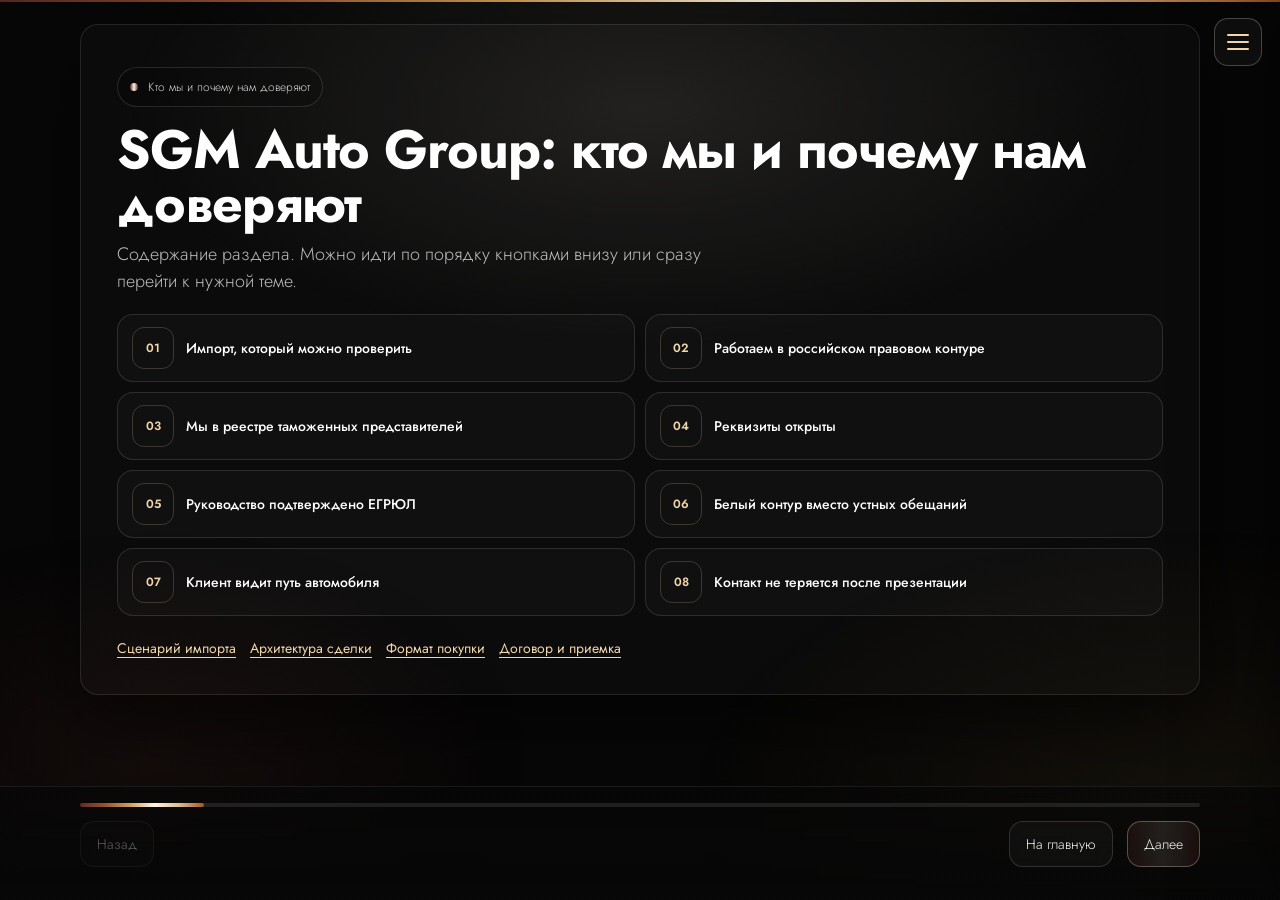
==== commit b95eaf2d: "Update SGM site content and presentation flows" ====
--- a/about.html
+++ b/about.html
@@ -3,457 +3,23 @@
   <head>
     <meta charset="utf-8" />
     <meta name="viewport" content="width=device-width, initial-scale=1" />
-    <title>SGM Auto Group — О компании</title>
-
+    <title>О компании и сделках — SGM Auto Group</title>
+    <meta name="description" content="Интерактивная презентация о SGM Auto Group: проверяемость, реквизиты, договор, ФТС, документы, логистика и контакты." />
     <link rel="icon" type="image/svg+xml" href="./assets/site/icon.svg" />
     <link rel="apple-touch-icon" href="./assets/site/icon.svg" />
-
     <link rel="preconnect" href="https://fonts.googleapis.com" />
     <link rel="preconnect" href="https://fonts.gstatic.com" crossorigin />
-    <link
-      href="https://fonts.googleapis.com/css2?family=Jost:ital,wght@0,100;0,200;0,300;0,400;0,500;0,600;0,700;0,800;0,900;1,100;1,200;1,300;1,400;1,500;1,600;1,700;1,800;1,900&display=swap"
-      rel="stylesheet"
-    />
-
+    <link href="https://fonts.googleapis.com/css2?family=Jost:ital,wght@0,100;0,200;0,300;0,400;0,500;0,600;0,700;0,800;0,900;1,400;1,500;1,600&display=swap" rel="stylesheet" />
     <link rel="stylesheet" href="./assets/theme.css?v=6" />
-    <link rel="stylesheet" href="./assets/home.css?v=10" />
-    <link rel="stylesheet" href="./assets/presentation.css?v=10" />
+    <link rel="stylesheet" href="./assets/home.css?v=11" />
+    <link rel="stylesheet" href="./assets/presentation.css?v=23" />
   </head>
-
-  <body class="presentation">
-    <div class="bg" aria-hidden="true"></div>
-    <div class="topline" aria-hidden="true"></div>
-
-    <main class="stage" aria-label="Презентация: о компании">
-      <section class="slide" id="slide" aria-live="polite">
-        <div class="slide__inner">
-          <div class="kicker" id="kicker">
-            <span class="kicker__dot" aria-hidden="true"></span><span data-kicker-label>Раздел</span>
-          </div>
-          <h1 id="title">Заголовок</h1>
-          <p class="text" id="body">Текст</p>
-          <div class="extra" id="extra"></div>
-        </div>
-      </section>
-    </main>
-
-    <nav class="nav" aria-label="Навигация по слайдам">
-      <div class="nav__bar">
-        <div class="nav__counter">
-          <div class="counter" id="counter">1 / 1</div>
-        </div>
-        <div class="nav__left">
-          <button class="btn" id="btnBack" type="button">Назад</button>
-        </div>
-        <div class="nav__center">
-          <button class="btn btn--accent" id="btnNext" type="button">Далее</button>
-        </div>
-        <div class="nav__right">
-          <a class="btn link" href="./index.html">На главную</a>
-        </div>
-      </div>
-    </nav>
-
+  <body class="presentation" data-presentation-id="trust">
+    <div class="bg" aria-hidden="true"></div><div class="topline" aria-hidden="true"></div>
+    <main class="stage" aria-label="О компании и сделках"><section class="slide" id="slide" aria-live="polite"><div class="slide__inner"><div class="kicker" id="kicker"><span class="kicker__dot" aria-hidden="true"></span><span data-kicker-label>Раздел</span></div><h1 id="title">Заголовок</h1><p class="text" id="body">Текст</p><div class="extra" id="extra"></div></div></section></main>
+    <nav class="nav" aria-label="Навигация по слайдам"><div class="nav__bar"><div class="nav__counter"><div class="counter" id="counter">1 / 1</div></div><div class="nav__left"><button class="btn" id="btnBack" type="button">Назад</button></div><div class="nav__center"><button class="btn btn--accent" id="btnNext" type="button">Далее</button></div><div class="nav__right"><a class="btn link" href="./index.html">На главную</a></div></div></nav>
     <div class="modalRoot" id="homeModalRoot" hidden></div>
-
-    <script>
-      window.PRESENTATION_CONFIG = {
-        sectionTitle: "О компании",
-        slides: [
-          {
-            title: "SGM Auto Group",
-            body: "",
-            extraHtml: `
-              <div class="aboutSplit">
-                <div class="aboutStack">
-                  <div class="aboutLogoPlate">
-                    <img src="./assets/site/logo.svg" alt="SGM Auto Group" />
-                  </div>
-                  <div class="aboutParagraph">
-                    Интерактивная презентационная ветка о компании, логистике, масштабе и безопасной архитектуре сделок.
-                  </div>
-                  <div class="actionRow">
-                    <button class="btn btn--accent" type="button" data-home-view="managerContacts">
-                      Контакты вашего менеджера
-                    </button>
-                  </div>
-                </div>
-                <div class="aboutVisual">
-                  <span class="aboutVisual__eyebrow">Образ</span>
-                  <strong class="aboutVisual__title">Премиальный тёмный гараж</strong>
-                  <span class="aboutVisual__note">Премиальные автомобили / логотип SGM / placeholder под фото обложки</span>
-                </div>
-              </div>
-            `
-          },
-          {
-            title: "О компании",
-            body: "ООО «СГМ АВТО ГРУПП» — надёжный партнёр в сфере импорта и экспорта товаров в Россию.",
-            extraHtml: `
-              <div class="aboutSplit">
-                <div class="aboutStack">
-                  <div class="aboutParagraph">Мы предлагаем широкий спектр услуг по доставке и таможенному оформлению продукции, обеспечивая высокое качество и оперативность работы.</div>
-                  <div class="aboutParagraph">Наша компания специализируется на параллельном импорте санкционных товаров.</div>
-                  <div class="aboutParagraph">Благодаря большому опыту работы с 2021 года, профессиональной команде специалистов и собственной цепочке платежных компаний, мы гарантируем безопасность и удобство проведения финансовых операций и доставки грузов.</div>
-                  <div class="aboutParagraph">Наши бизнес-процессы построены таким образом, чтобы обеспечить максимальную эффективность и оперативность работы.</div>
-                  <div class="aboutParagraph">Мы стремимся к тому, чтобы каждый наш клиент получил высококачественные услуги в кратчайшие сроки и при этом не переживал за сохранность денежных средств.</div>
-                </div>
-                <div class="aboutVisual">
-                  <span class="aboutVisual__eyebrow">Образ</span>
-                  <strong class="aboutVisual__title">Глобальная логистика</strong>
-                  <span class="aboutVisual__note">Карта мира / маршруты / международные поставки / placeholder под визуал</span>
-                </div>
-              </div>
-            `
-          },
-          {
-            title: "Содержание",
-            body: "Содержание:",
-            extraHtml: `
-              <div class="aboutSplit aboutSplit--equal">
-                <div class="aboutStack">
-                  <div class="choiceGrid">
-                    <button class="choiceBtn" type="button" data-go="3"><strong>Команда</strong><span>Штат, отделы и принципы взаимодействия</span></button>
-                    <button class="choiceBtn" type="button" data-go="4"><strong>Сфера деятельности</strong><span>Импорт автомобилей и ключевые преимущества</span></button>
-                    <button class="choiceBtn" type="button" data-go="5"><strong>Наши клиенты</strong><span>Кому поставляем автомобили и для каких задач</span></button>
-                    <button class="choiceBtn" type="button" data-go="6"><strong>Маркетинг</strong><span>Как компания привлекает и сопровождает клиентов</span></button>
-                    <button class="choiceBtn" type="button" data-go="8"><strong>Результат с 2021 года</strong><span>Ключевые цифры за 5 лет</span></button>
-                    <button class="choiceBtn" type="button" data-go="9"><strong>Логистика</strong><span>Проверенные маршруты и страхование</span></button>
-                    <button class="choiceBtn" type="button" data-go="10"><strong>Новые направления</strong><span>Расширение комплекса услуг</span></button>
-                    <button class="choiceBtn" type="button" data-go="11"><strong>Платежный агент</strong><span>Система безопасных финансовых операций</span></button>
-                  </div>
-                </div>
-                <div class="aboutVisual">
-                  <span class="aboutVisual__eyebrow">Образ</span>
-                  <strong class="aboutVisual__title">Порт и контейнеровоз</strong>
-                  <span class="aboutVisual__note">Контейнеры / автомобили / логистика / placeholder под визуал содержания</span>
-                </div>
-              </div>
-            `
-          },
-          {
-            title: "Команда",
-            body: "",
-            extraHtml: `
-              <div class="aboutSplit">
-                <div class="aboutStack">
-                  <div class="aboutQuote">«Когда все двигаются вперёд совместными усилиями, успех приходит сам собой», — Генри Форд.</div>
-                  <div class="aboutParagraph">Штат из 40 сотрудников в 8 отделах:</div>
-                  <div class="aboutGrid">
-                    <div class="aboutCard"><span class="aboutCard__kicker">01</span><span class="aboutCard__title">Отдел маркетинга</span></div>
-                    <div class="aboutCard"><span class="aboutCard__kicker">02</span><span class="aboutCard__title">Отдел продаж</span></div>
-                    <div class="aboutCard"><span class="aboutCard__kicker">03</span><span class="aboutCard__title">Отдел закупки</span></div>
-                    <div class="aboutCard"><span class="aboutCard__kicker">04</span><span class="aboutCard__title">Отдел юридического контроля</span></div>
-                    <div class="aboutCard"><span class="aboutCard__kicker">05</span><span class="aboutCard__title">Отдел делопроизводства</span></div>
-                    <div class="aboutCard"><span class="aboutCard__kicker">06</span><span class="aboutCard__title">Отдел логистики</span></div>
-                    <div class="aboutCard"><span class="aboutCard__kicker">07</span><span class="aboutCard__title">Отдел таможенного декларирования автомобилей</span></div>
-                    <div class="aboutCard"><span class="aboutCard__kicker">08</span><span class="aboutCard__title">Бухгалтерия</span></div>
-                  </div>
-                </div>
-                <div class="aboutVisual">
-                  <span class="aboutVisual__eyebrow">Образ</span>
-                  <strong class="aboutVisual__title">Корпоративная атмосфера</strong>
-                  <span class="aboutVisual__note">Команда / силуэты / внутренние процессы / placeholder под фото отдела</span>
-                </div>
-              </div>
-            `
-          },
-          {
-            title: "Основное направление",
-            body: "Импорт автомобилей из любой страны мира.",
-            extraHtml: `
-              <div class="aboutSplit">
-                <div class="aboutStack">
-                  <div class="aboutGrid">
-                    <div class="aboutCard">
-                      <span class="aboutCard__kicker">Доверяют благодаря</span>
-                      <span class="aboutCard__title">Своей платежной цепочки</span>
-                      <span class="aboutCard__text">Официальные платежи с регистрацией контракта</span>
-                    </div>
-                    <div class="aboutCard">
-                      <span class="aboutCard__kicker">Доверяют благодаря</span>
-                      <span class="aboutCard__title aboutCard__title--accent">Уплате всех налогов, пошлин и НДС 22%</span>
-                      <span class="aboutCard__text">Белый ввоз строго по законам РФ</span>
-                    </div>
-                    <div class="aboutCard">
-                      <span class="aboutCard__kicker">Доверяют благодаря</span>
-                      <span class="aboutCard__title aboutCard__title--accent">Работе без занижения инвойсовой стоимости</span>
-                      <span class="aboutCard__text">Нет рисков и последствий, связанных с налоговой</span>
-                    </div>
-                    <div class="aboutCard">
-                      <span class="aboutCard__kicker">Доверяют благодаря</span>
-                      <span class="aboutCard__title">Возможности заказа автомобиля по конфигуратору</span>
-                      <span class="aboutCard__text">Индивидуальная сборка, как до введения санкций</span>
-                    </div>
-                    <div class="aboutCard">
-                      <span class="aboutCard__kicker">Доверяют благодаря</span>
-                      <span class="aboutCard__title aboutCard__title--accent">Импорту от проверенных поставщиков</span>
-                      <span class="aboutCard__text">Каждый автомобиль проверен с полным отчетом</span>
-                    </div>
-                  </div>
-                  <div class="aboutParagraph">Мы предлагаем конкурентные условия поставки и обеспечиваем безопасность и сохранность автомобилей.</div>
-                  <div class="aboutParagraph">Учитывая все риски и трудности мы всегда стремимся минимизировать задержки и обеспечить высокий уровень обслуживания наших клиентов.</div>
-                </div>
-                <div class="aboutVisual">
-                  <span class="aboutVisual__eyebrow">Образ</span>
-                  <strong class="aboutVisual__title">Премиальный автомобиль</strong>
-                  <span class="aboutVisual__note">Range Rover / склад / выдача автомобиля / placeholder под фото</span>
-                </div>
-              </div>
-            `
-          },
-          {
-            title: "Наши клиенты",
-            body: "",
-            extraHtml: `
-              <div class="aboutSplit">
-                <div class="aboutGrid">
-                  <div class="aboutCard">
-                    <span class="aboutCard__kicker">01</span>
-                    <span class="aboutCard__title">Автодилеры</span>
-                    <span class="aboutCard__text">Мы поставляем автомобили для популярных автодилеров. Некоторые из которых крупные авто холдинги.</span>
-                  </div>
-                  <div class="aboutCard">
-                    <span class="aboutCard__kicker">02</span>
-                    <span class="aboutCard__title">Лизинговые компании</span>
-                    <span class="aboutCard__text">С нами работают и доверяют своих клиентов лизинговые компании.</span>
-                  </div>
-                  <div class="aboutCard">
-                    <span class="aboutCard__kicker">03</span>
-                    <span class="aboutCard__title">Юридические и физические лица</span>
-                    <span class="aboutCard__text">У нас заказывают и покупают автомобили компании, как для бизнеса, так и для личных целей.</span>
-                  </div>
-                  <div class="aboutCard">
-                    <span class="aboutCard__kicker">Ключевой партнер</span>
-                    <span class="aboutCard__title">Нейтральный блок под логотип / фото партнёра</span>
-                    <span class="aboutCard__text">Если в проект будут добавлены логотипы или фото выдачи, этот блок можно заменить без изменения структуры.</span>
-                  </div>
-                </div>
-                <div class="aboutVisual">
-                  <span class="aboutVisual__eyebrow">Образ</span>
-                  <strong class="aboutVisual__title">Клиенты и выдача автомобилей</strong>
-                  <span class="aboutVisual__note">Партнёры / клиенты / выдачи / placeholder под фото или карточки партнёров</span>
-                </div>
-              </div>
-            `
-          },
-          {
-            title: "Маркетинг",
-            body: "",
-            extraHtml: `
-              <div class="aboutSplit">
-                <div class="aboutStack">
-                  <div class="aboutParagraph">- Сайт с возможностью выбора автомобиля за рубежом</div>
-                  <div class="aboutParagraph">- 20 каналов лидогенерации, с разнообразным контентом</div>
-                  <div class="aboutParagraph">- Качественное оформление предложений и выдач для клиентов</div>
-                  <div class="aboutParagraph">- Контент с участием партнеров и контрагентов для привлечения внимания клиентов</div>
-                  <div class="aboutParagraph">- Участия в выставках и мероприятиях</div>
-                  <div class="aboutParagraph">- Коллаборации с детейлингами и брендами из других направлений</div>
-                  <div class="aboutParagraph">- Внешняя реклама в разных городах, для повышения узнаваемости бренда</div>
-                </div>
-                <div class="aboutVisual">
-                  <span class="aboutVisual__eyebrow">Образ</span>
-                  <strong class="aboutVisual__title">Digital и офлайн-маркетинг</strong>
-                  <span class="aboutVisual__note">Экран сайта / телефон / digital-каналы / placeholder под маркетинговый визуал</span>
-                </div>
-              </div>
-            `
-          },
-          {
-            title: "Статистика по отгруженным автомобилям",
-            body: "",
-            extraHtml: `
-              <div class="aboutSplit">
-                <div class="aboutStack">
-                  <div class="aboutSegmentBar" aria-hidden="true">
-                    <span class="aboutSegment aboutSegment--mass"></span>
-                    <span class="aboutSegment aboutSegment--commercial"></span>
-                    <span class="aboutSegment aboutSegment--premium"></span>
-                    <span class="aboutSegment aboutSegment--lux"></span>
-                  </div>
-                  <div class="aboutBarList">
-                    <div class="aboutBarRow">
-                      <div class="aboutBarRow__top"><span>Масс</span><strong>40.3%</strong></div>
-                      <div class="aboutBarTrack"><span class="aboutBarFill aboutBarFill--mass"></span></div>
-                    </div>
-                    <div class="aboutBarRow">
-                      <div class="aboutBarRow__top"><span>Коммерческий</span><strong>39.3%</strong></div>
-                      <div class="aboutBarTrack"><span class="aboutBarFill aboutBarFill--commercial"></span></div>
-                    </div>
-                    <div class="aboutBarRow">
-                      <div class="aboutBarRow__top"><span>Премиум</span><strong>19.3%</strong></div>
-                      <div class="aboutBarTrack"><span class="aboutBarFill aboutBarFill--premium"></span></div>
-                    </div>
-                    <div class="aboutBarRow">
-                      <div class="aboutBarRow__top"><span>Люкс</span><strong>1%</strong></div>
-                      <div class="aboutBarTrack"><span class="aboutBarFill aboutBarFill--lux"></span></div>
-                    </div>
-                  </div>
-                </div>
-                <div class="aboutVisual">
-                  <span class="aboutVisual__eyebrow">Образ</span>
-                  <strong class="aboutVisual__title">Диаграмма и автомобили</strong>
-                  <span class="aboutVisual__note">Статистика / автомобили / placeholder под фото или инфографику</span>
-                </div>
-              </div>
-            `
-          },
-          {
-            title: "Цифры за 5 лет",
-            body: "",
-            extraHtml: `
-              <div class="aboutStatGrid">
-                <div class="aboutStatCard">
-                  <span class="aboutStatCard__value">4</span>
-                  <span class="aboutStatCard__label">аффилированных компании</span>
-                </div>
-                <div class="aboutStatCard">
-                  <span class="aboutStatCard__value">РФ, ОАЭ, РБ, КГЗ</span>
-                  <span class="aboutStatCard__label">география присутствия</span>
-                </div>
-                <div class="aboutStatCard">
-                  <span class="aboutStatCard__value">1261</span>
-                  <span class="aboutStatCard__label">проданных автомобилей</span>
-                </div>
-                <div class="aboutStatCard">
-                  <span class="aboutStatCard__value">40</span>
-                  <span class="aboutStatCard__label">штат сотрудников</span>
-                </div>
-                <div class="aboutStatCard">
-                  <span class="aboutStatCard__value">6.6 млрд руб</span>
-                  <span class="aboutStatCard__label">оборот</span>
-                </div>
-              </div>
-              <div class="aboutVisual">
-                <span class="aboutVisual__eyebrow">Образ</span>
-                <strong class="aboutVisual__title">Автовозы и логистика</strong>
-                <span class="aboutVisual__note">Маршруты / цифры / placeholder под итоговый визуальный блок</span>
-              </div>
-            `
-          },
-          {
-            title: "Логистика",
-            body: "",
-            extraHtml: `
-              <div class="aboutSplit">
-                <div class="aboutStack">
-                  <div class="aboutSteps">
-                    <div class="aboutStep">
-                      <span class="aboutStep__index">01</span>
-                      <div class="aboutStep__title">Оптимизированный и безопасный маршрут</div>
-                    </div>
-                    <div class="aboutStep">
-                      <span class="aboutStep__index">02</span>
-                      <div class="aboutStep__title">Отгрузка в день выпуска таможенной декларации</div>
-                    </div>
-                    <div class="aboutStep">
-                      <span class="aboutStep__index">03</span>
-                      <div class="aboutStep__title">Страхование автомобилей независимо от типа грузоперевозки</div>
-                    </div>
-                  </div>
-                  <div class="aboutParagraph">Благодаря большому количеству сделок наши маршруты проверены и отточены.</div>
-                  <div class="aboutParagraph">И даже на случай непредвиденных ситуаций у нас есть запасные логистические пути — это значит, что автомобиль прибудет со 100 % вероятностью.</div>
-                </div>
-                <div class="aboutVisual">
-                  <span class="aboutVisual__eyebrow">Образ</span>
-                  <strong class="aboutVisual__title">Порт и терминалы</strong>
-                  <span class="aboutVisual__note">Контейнеры / терминалы / маршруты / placeholder под логистический визуал</span>
-                </div>
-              </div>
-            `
-          },
-          {
-            title: "Развитие новых направлений",
-            body: "",
-            extraHtml: `
-              <div class="aboutSplit">
-                <div class="aboutStack">
-                  <div class="aboutSteps">
-                    <div class="aboutStep">
-                      <span class="aboutStep__index">01</span>
-                      <div class="aboutStep__title">Логистика по всему миру</div>
-                      <div class="aboutStep__text">Наша команда переместит любой ваш товар из точки А в точку Б.</div>
-                    </div>
-                    <div class="aboutStep">
-                      <span class="aboutStep__index">02</span>
-                      <div class="aboutStep__title">Таможенные услуги</div>
-                      <div class="aboutStep__text">Являемся таможенным брокером, поможем с любым товаром.</div>
-                    </div>
-                    <div class="aboutStep">
-                      <span class="aboutStep__index">03</span>
-                      <div class="aboutStep__title">Платежный агент</div>
-                      <div class="aboutStep__text">Своя цепочка платежей, тем самым исключаем возможность утери средств.</div>
-                    </div>
-                    <div class="aboutStep">
-                      <span class="aboutStep__index">04</span>
-                      <div class="aboutStep__title">Детейлинг центр</div>
-                      <div class="aboutStep__text">Подготовили более 1000 автомобилей, значит и ваш автомобиль в надежных руках.</div>
-                    </div>
-                  </div>
-                  <div class="aboutParagraph">Каждое их этих направлений уже имеет положительные результаты на начальных этапах, поэтому мы приняли решение масштабировать их и оказывать полный комплекс услуг под любые задачи.</div>
-                </div>
-                <div class="aboutVisual">
-                  <span class="aboutVisual__eyebrow">Образ</span>
-                  <strong class="aboutVisual__title">Комплекс услуг</strong>
-                  <span class="aboutVisual__note">Логистика / таможня / платежи / детейлинг / placeholder под коллаж</span>
-                </div>
-              </div>
-            `
-          },
-          {
-            title: "Платежный агент",
-            body: "Мы обеспечиваем максимальную безопасность и удобство при проведении финансовых операций.",
-            extraHtml: `
-              <div class="aboutSplit">
-                <div class="aboutStack">
-                  <div class="aboutSteps">
-                    <div class="aboutStep">
-                      <span class="aboutStep__index">01</span>
-                      <div class="aboutStep__title">Собственная система платежей, которая позволяет быстро и безопасно проводить финансовые операции.</div>
-                    </div>
-                    <div class="aboutStep">
-                      <span class="aboutStep__index">02</span>
-                      <div class="aboutStep__title">Мы легко адаптируемся и находим решение в каждой ситуации.</div>
-                    </div>
-                    <div class="aboutStep">
-                      <span class="aboutStep__index">03</span>
-                      <div class="aboutStep__title">Наша компания имеет большой опыт работы в сфере параллельного импорта товаров в Россию, что позволяет нам предлагать клиентам только проверенные решения.</div>
-                    </div>
-                    <div class="aboutStep">
-                      <span class="aboutStep__index">04</span>
-                      <div class="aboutStep__title">Мы всегда работаем прозрачно и предоставляем полную информацию клиентам по используемым схемам, насколько это возможно, в рамках сохранения коммерческой тайны.</div>
-                    </div>
-                  </div>
-                </div>
-                <div class="aboutVisual">
-                  <span class="aboutVisual__eyebrow">Образ</span>
-                  <strong class="aboutVisual__title">Безопасность денег</strong>
-                  <span class="aboutVisual__note">Платежная сеть / международные переводы / placeholder под финансовый образ</span>
-                </div>
-              </div>
-            `
-          },
-          {
-            title: "Благодарим за доверие",
-            body: "Ваш надежный партнер ООО \"СГМ АВТО ГРУПП\"",
-            extraHtml: `
-              <div class="aboutFinal">
-                <div class="aboutVisual">
-                  <span class="aboutVisual__eyebrow">Образ</span>
-                  <strong class="aboutVisual__title">Финальный доверительный экран</strong>
-                  <span class="aboutVisual__note">Рукопожатие / деловая встреча / placeholder под финальное изображение</span>
-                </div>
-                <div class="aboutFinal__message">Ваш надежный партнер ООО "СГМ АВТО ГРУПП"</div>
-                <div class="actionRow">
-                  <button class="btn btn--accent" type="button" data-home-view="managerContacts">Связаться</button>
-                  <a class="btn link" href="./index.html">Вернуться на главную</a>
-                </div>
-              </div>
-            `
-          }
-        ]
-      };
-    </script>
-    <script src="./assets/js/app.js?v=10" defer></script>
+    <script src="./assets/js/presentation-data.js?v=9"></script>
+    <script src="./assets/js/app.js?v=21" defer></script>
   </body>
 </html>
--- a/assets/home.css
+++ b/assets/home.css
@@ -525,6 +525,20 @@
   height: 18px;
 }
 
+.modalAction__icon--image {
+  width: 24px;
+  height: 24px;
+  border-radius: 8px;
+  background: rgba(255, 255, 255, 0.08);
+}
+
+.modalAction__icon--image img {
+  width: 18px;
+  height: 18px;
+  object-fit: contain;
+  display: block;
+}
+
 .modalActionWrap--pdf {
   display: grid;
   grid-template-columns: minmax(0, 1fr) 48px;
--- a/assets/presentation.css
+++ b/assets/presentation.css
@@ -2,7 +2,16 @@
 @import url("./home.css?v=10");
 
 body.presentation {
-  overflow: hidden;
+  overflow-x: hidden;
+  overflow-y: auto;
+  max-width: 100%;
+  min-height: 100dvh;
+  height: auto;
+}
+
+body.presentation,
+body.presentation * {
+  box-sizing: border-box;
 }
 
 :root {
@@ -11,14 +20,21 @@
 
 .stage {
   position: relative;
-  height: 100%;
+  width: 100%;
+  min-height: 100dvh;
+  height: auto;
   padding: 24px 18px calc(var(--nav-h) + 24px);
   display: grid;
   place-items: start center;
+  overflow: visible;
+  -webkit-overflow-scrolling: touch;
+  scrollbar-width: thin;
+  scrollbar-color: rgba(241, 213, 171, 0.34) rgba(255, 255, 255, 0.06);
 }
 
 .slide {
   width: min(1120px, 100%);
+  max-width: 100%;
   border: 1px solid rgba(255, 255, 255, 0.10);
   border-radius: var(--radius);
   background: rgba(255, 255, 255, 0.02);
@@ -72,6 +88,7 @@
   font-size: clamp(14px, 1.55vw, 18px);
   line-height: 1.55;
   max-width: 62ch;
+  overflow-wrap: anywhere;
 }
 
 .text:empty {
@@ -166,6 +183,553 @@
   flex-wrap: wrap;
   gap: 10px;
   margin-top: 8px;
+}
+
+.smartSlide {
+  display: grid;
+  grid-template-columns: minmax(220px, 0.7fr) minmax(0, 1fr);
+  gap: 14px;
+  align-items: stretch;
+}
+
+.smartVisual {
+  min-height: 180px;
+  padding: 18px;
+  border-radius: 22px;
+  border: 1px dashed rgba(241, 213, 171, 0.28);
+  background:
+    radial-gradient(circle at top right, rgba(241, 213, 171, 0.16), transparent 42%),
+    linear-gradient(160deg, rgba(255, 255, 255, 0.045), rgba(255, 255, 255, 0.012));
+  display: grid;
+  align-content: end;
+  gap: 12px;
+}
+
+.smartVisual__icon {
+  width: 68px;
+  height: 68px;
+  display: inline-flex;
+  align-items: center;
+  justify-content: center;
+  border-radius: 20px;
+  border: 1px solid rgba(241, 213, 171, 0.22);
+  background: rgba(241, 213, 171, 0.07);
+  color: #f1d5ab;
+}
+
+.smartVisual__icon svg {
+  width: 34px;
+  height: 34px;
+}
+
+.smartVisual__hint {
+  color: rgba(255, 255, 255, 0.72);
+  font-size: 13px;
+  line-height: 1.4;
+}
+
+.tocGrid {
+  display: grid;
+  grid-template-columns: repeat(2, minmax(0, 1fr));
+  gap: 10px;
+}
+
+.tocCard {
+  appearance: none;
+  display: grid;
+  grid-template-columns: 42px minmax(0, 1fr);
+  align-items: center;
+  gap: 12px;
+  min-height: 58px;
+  padding: 12px 14px;
+  border-radius: 16px;
+  border: 1px solid rgba(255, 255, 255, 0.12);
+  background: rgba(255, 255, 255, 0.025);
+  color: var(--text);
+  font: inherit;
+  text-align: left;
+  cursor: pointer;
+  transition: transform 160ms ease, border-color 160ms ease, background 160ms ease;
+}
+
+.tocCard:hover {
+  transform: translateY(-1px);
+  border-color: rgba(255, 245, 226, 0.26);
+  background: rgba(255, 255, 255, 0.045);
+}
+
+.tocCard__index {
+  display: inline-flex;
+  align-items: center;
+  justify-content: center;
+  width: 42px;
+  height: 42px;
+  border-radius: 12px;
+  border: 1px solid rgba(241, 213, 171, 0.20);
+  color: #f1d5ab;
+  font-size: 12px;
+  font-weight: 600;
+}
+
+.tocCard__text {
+  min-width: 0;
+  font-size: 14px;
+  font-weight: 500;
+  line-height: 1.25;
+}
+
+.tocRelated,
+.smartRelated {
+  align-items: center;
+}
+
+.textLink,
+.tocRelated a {
+  appearance: none;
+  border: 0;
+  background: transparent;
+  padding: 0;
+  color: #f1d5ab;
+  font: inherit;
+  font-size: 14px;
+  text-decoration: underline;
+  text-decoration-thickness: 1px;
+  text-underline-offset: 4px;
+  cursor: pointer;
+}
+
+.inlineTextLink {
+  display: inline-flex;
+  align-items: center;
+  min-height: 28px;
+  padding: 3px 9px;
+  border-radius: 999px;
+  border: 1px solid rgba(241, 213, 171, 0.24);
+  background: rgba(241, 213, 171, 0.07);
+  color: #f1d5ab;
+  text-decoration: none;
+  font-weight: 500;
+  white-space: normal;
+}
+
+.inlineTextLink:hover {
+  border-color: rgba(241, 213, 171, 0.38);
+  background: rgba(241, 213, 171, 0.12);
+}
+
+.tocRelated {
+  display: flex;
+  flex-wrap: wrap;
+  gap: 10px 14px;
+  margin-top: 12px;
+}
+
+.faqList {
+  display: grid;
+  gap: 10px;
+}
+
+.faqItem {
+  border-radius: 16px;
+  border: 1px solid rgba(255, 255, 255, 0.11);
+  background: rgba(255, 255, 255, 0.025);
+  overflow: hidden;
+}
+
+.faqItem summary {
+  list-style: none;
+  display: flex;
+  align-items: center;
+  justify-content: space-between;
+  gap: 12px;
+  min-height: 54px;
+  padding: 14px 16px;
+  color: var(--text);
+  cursor: pointer;
+  font-size: 14px;
+  font-weight: 500;
+  line-height: 1.25;
+}
+
+.faqItem summary::-webkit-details-marker {
+  display: none;
+}
+
+.faqItem__chevron {
+  display: inline-flex;
+  width: 18px;
+  height: 18px;
+  color: #f1d5ab;
+  transition: transform 160ms ease;
+  flex: 0 0 auto;
+}
+
+.faqItem[open] > summary .faqItem__chevron {
+  transform: rotate(180deg);
+}
+
+.faqItem__answer {
+  padding: 0 16px 16px;
+  color: rgba(255, 255, 255, 0.74);
+  font-size: 14px;
+  line-height: 1.48;
+}
+
+.faqItem__answer p {
+  margin: 0 0 10px;
+}
+
+.nuanceList {
+  gap: 12px;
+}
+
+.nuancePrimaryAction {
+  margin: 0 0 22px;
+}
+
+.nuancePrimaryAction .smartAction {
+  position: relative;
+  isolation: isolate;
+  overflow: hidden;
+  width: 100%;
+  min-height: 58px;
+  justify-content: flex-start;
+  font-size: 15px;
+}
+
+.nuancePrimaryAction--shine .smartAction::before {
+  content: "";
+  position: absolute;
+  top: -140%;
+  left: -32%;
+  width: 36%;
+  height: 380%;
+  background: linear-gradient(
+    180deg,
+    rgba(255, 255, 255, 0),
+    rgba(255, 255, 255, 0.30),
+    rgba(255, 255, 255, 0)
+  );
+  transform: rotate(24deg);
+  animation: verifyShine 3.6s ease-in-out infinite;
+  pointer-events: none;
+}
+
+.nuancePrimaryAction .smartAction > * {
+  position: relative;
+  z-index: 1;
+}
+
+.standaloneAccordion {
+  margin: 0 0 18px;
+}
+
+.nestedGuide {
+  display: grid;
+  gap: 8px;
+}
+
+.nestedGuide--depth1,
+.nestedGuide--depth2,
+.nestedGuide--depth3 {
+  margin-top: 10px;
+  padding-left: 10px;
+  border-left: 1px solid rgba(241, 213, 171, 0.14);
+}
+
+.nestedGuide__item {
+  background: rgba(255, 255, 255, 0.018);
+}
+
+.nestedGuide__answer {
+  color: rgba(255, 255, 255, 0.76);
+}
+
+.nuanceLinkGrid {
+  display: grid;
+  grid-template-columns: repeat(2, minmax(0, 1fr));
+  gap: 8px;
+  margin-top: 12px;
+}
+
+.nuanceLink {
+  width: 100%;
+  min-height: 46px;
+  color: var(--text);
+}
+
+.scenarioChoice {
+  display: grid;
+  gap: 10px;
+}
+
+.scenarioChoice__group {
+  display: grid;
+  gap: 10px;
+}
+
+.scenarioChoice__group summary {
+  list-style: none;
+  display: flex;
+  align-items: center;
+  justify-content: space-between;
+  gap: 12px;
+  min-height: 48px;
+  padding: 12px 14px;
+  border-radius: 16px;
+  border: 1px solid rgba(255, 255, 255, 0.12);
+  background: rgba(255, 255, 255, 0.035);
+  color: var(--text);
+  font-size: 15px;
+  font-weight: 650;
+  cursor: pointer;
+}
+
+.scenarioChoice__group summary::-webkit-details-marker {
+  display: none;
+}
+
+.scenarioChoice__chevron {
+  display: inline-flex;
+  width: 18px;
+  height: 18px;
+  flex: 0 0 auto;
+  transition: transform 160ms ease;
+}
+
+.scenarioChoice__group[open] .scenarioChoice__chevron {
+  transform: rotate(180deg);
+}
+
+.scenarioChoice__group h2 {
+  margin: 6px 0 0;
+  color: var(--text);
+  font-size: 15px;
+  font-weight: 650;
+  line-height: 1.2;
+}
+
+.scenarioChoice__groupGrid {
+  display: grid;
+  grid-template-columns: repeat(2, minmax(0, 1fr));
+  gap: 10px;
+}
+
+.scenarioChoice__item {
+  appearance: none;
+  display: grid;
+  gap: 8px;
+  min-height: 112px;
+  padding: 16px;
+  border-radius: 18px;
+  border: 1px solid rgba(255, 255, 255, 0.12);
+  background:
+    radial-gradient(circle at top right, rgba(241, 213, 171, 0.09), transparent 48%),
+    rgba(255, 255, 255, 0.025);
+  color: var(--text);
+  font: inherit;
+  text-align: left;
+  cursor: pointer;
+  transition: transform 160ms ease, border-color 160ms ease, background 160ms ease;
+}
+
+.scenarioChoice__item:hover {
+  transform: translateY(-1px);
+  border-color: rgba(241, 213, 171, 0.28);
+  background:
+    radial-gradient(circle at top right, rgba(241, 213, 171, 0.13), transparent 48%),
+    rgba(255, 255, 255, 0.04);
+}
+
+.scenarioChoice__item:first-child {
+  border-color: rgba(241, 213, 171, 0.22);
+}
+
+.scenarioChoice__groupGrid .scenarioChoice__item:last-child:nth-child(odd) {
+  grid-column: 1 / -1;
+}
+
+.scenarioChoice__title {
+  color: var(--text);
+  font-size: 16px;
+  font-weight: 650;
+  line-height: 1.18;
+}
+
+.scenarioChoice__text {
+  color: rgba(255, 255, 255, 0.72);
+  font-size: 13px;
+  line-height: 1.42;
+}
+
+.bookIndex {
+  display: grid;
+  gap: 10px;
+}
+
+.bookIndex--depth1,
+.bookIndex--depth2 {
+  margin-top: 10px;
+  padding-left: 12px;
+  border-left: 1px solid rgba(255, 255, 255, 0.08);
+}
+
+.bookIndexGroup {
+  border-radius: 16px;
+  border: 1px solid rgba(255, 255, 255, 0.10);
+  background: rgba(255, 255, 255, 0.02);
+  overflow: hidden;
+}
+
+.bookIndexGroup summary {
+  list-style: none;
+  display: grid;
+  grid-template-columns: auto minmax(0, 1fr) auto;
+  align-items: center;
+  gap: 12px;
+  min-height: 54px;
+  padding: 14px 16px;
+  cursor: pointer;
+  font-size: 15px;
+  font-weight: 600;
+}
+
+.bookIndexGroup summary::-webkit-details-marker {
+  display: none;
+}
+
+.bookIndex__icon,
+.bookIndexGroup__chevron {
+  display: inline-flex;
+  width: 18px;
+  height: 18px;
+  color: #f1d5ab;
+}
+
+.bookIndexGroup__chevron {
+  transition: transform 160ms ease;
+}
+
+.bookIndexGroup[open] > summary .bookIndexGroup__chevron {
+  transform: rotate(180deg);
+}
+
+.bookIndexLink {
+  appearance: none;
+  display: flex;
+  align-items: center;
+  gap: 10px;
+  min-height: 42px;
+  padding: 10px 12px;
+  border-radius: 12px;
+  border: 1px solid rgba(255, 255, 255, 0.08);
+  background: rgba(255, 255, 255, 0.018);
+  color: rgba(255, 255, 255, 0.80);
+  font: inherit;
+  font-size: 14px;
+  line-height: 1.25;
+  text-align: left;
+  text-decoration: none;
+  cursor: pointer;
+}
+
+.bookIndexLink:hover {
+  border-color: rgba(241, 213, 171, 0.25);
+  background: rgba(241, 213, 171, 0.06);
+  color: var(--text);
+}
+
+.smartSlide__actions {
+  display: grid;
+  align-content: start;
+  gap: 10px;
+}
+
+.smartActions {
+  display: grid;
+  grid-template-columns: repeat(2, minmax(0, 1fr));
+  gap: 10px;
+}
+
+.smartAction {
+  appearance: none;
+  display: inline-flex;
+  align-items: center;
+  justify-content: flex-start;
+  gap: 10px;
+  min-height: 48px;
+  padding: 12px 14px;
+  border-radius: 14px;
+  border: 1px solid rgba(255, 255, 255, 0.14);
+  background: rgba(255, 255, 255, 0.03);
+  color: var(--text);
+  text-decoration: none;
+  font: inherit;
+  font-size: 14px;
+  line-height: 1.2;
+  cursor: pointer;
+  text-align: left;
+  transition: transform 160ms ease, border-color 160ms ease, background 160ms ease;
+}
+
+.smartAction:hover {
+  transform: translateY(-1px);
+  border-color: rgba(255, 245, 226, 0.26);
+  background: rgba(255, 255, 255, 0.05);
+}
+
+.smartAction--accent {
+  border-color: rgba(255, 245, 226, 0.30);
+  background: linear-gradient(90deg, rgba(95, 43, 38, 0.34), rgba(255, 245, 226, 0.12), rgba(95, 43, 38, 0.34));
+  font-weight: 500;
+}
+
+.smartAction__icon {
+  width: 19px;
+  height: 19px;
+  display: inline-flex;
+  flex: 0 0 auto;
+  color: #f1d5ab;
+}
+
+.smartAction__icon svg {
+  width: 19px;
+  height: 19px;
+}
+
+.smartRelated {
+  display: flex;
+  flex-wrap: wrap;
+  gap: 8px;
+  margin-top: 2px;
+}
+
+.smartRelated--scenario {
+  margin-top: 8px;
+}
+
+.smartRelated--scenario .textLink {
+  min-height: 44px;
+}
+
+.smartActions--scenarioChange {
+  grid-template-columns: 1fr;
+}
+
+.smartAction--scenarioChange {
+  justify-content: center;
+  border-color: rgba(241, 213, 171, 0.30);
+  background: rgba(241, 213, 171, 0.07);
+}
+
+.smartRelated a {
+  padding: 8px 10px;
+  border-radius: 999px;
+  border: 1px solid rgba(255, 255, 255, 0.10);
+  background: rgba(255, 255, 255, 0.025);
+  color: rgba(255, 255, 255, 0.72);
+  font-size: 12px;
+  text-decoration: none;
 }
 
 .aboutSplit {
@@ -538,6 +1102,7 @@
   background: linear-gradient(to top, rgba(7, 7, 7, 0.96), rgba(7, 7, 7, 0.65));
   border-top: 1px solid rgba(255, 255, 255, 0.08);
   backdrop-filter: blur(10px);
+  z-index: 45;
 }
 
 .nav__bar {
@@ -681,6 +1246,298 @@
   text-decoration: none;
 }
 
+body.presentation.faq-single-page {
+  --nav-h: 86px;
+}
+
+body.presentation.standalone-info-page {
+  --nav-h: 86px;
+}
+
+body[data-presentation-id="faq"] .nav__counter,
+body[data-presentation-id="faq"] .nav__left,
+body[data-presentation-id="faq"] .nav__center,
+body[data-presentation-id="nuances"] .nav__counter,
+body[data-presentation-id="nuances"] .nav__left,
+body[data-presentation-id="nuances"] .nav__center {
+  display: none;
+}
+
+body.presentation.faq-single-page .nav__bar,
+body.presentation.nuances-single-page .nav__bar,
+body.presentation.standalone-info-page .nav__bar {
+  grid-template-columns: 1fr;
+  grid-template-rows: auto;
+  transform: none;
+}
+
+body.presentation.faq-single-page .nav__right,
+body.presentation.nuances-single-page .nav__right,
+body.presentation.standalone-info-page .nav__right {
+  grid-column: 1;
+  grid-row: 1;
+  justify-content: center;
+}
+
+.guideMenuButton {
+  position: fixed;
+  top: 18px;
+  right: 18px;
+  z-index: 76;
+  width: 48px;
+  height: 48px;
+  display: block;
+  padding: 0;
+  border-radius: 14px;
+  border: 1px solid rgba(255, 245, 226, 0.24);
+  background: rgba(15, 15, 15, 0.88);
+  color: var(--text);
+  backdrop-filter: none;
+  box-shadow: none;
+  cursor: pointer;
+  overflow: hidden;
+  transition: transform 160ms ease, border-color 160ms ease, background 160ms ease;
+}
+
+.guideMenuButton span {
+  position: absolute;
+  left: 50%;
+  top: 50%;
+  width: 22px;
+  height: 2px;
+  border-radius: 999px;
+  background: #f1d5ab;
+  transition: transform 180ms ease, opacity 180ms ease;
+  transform-origin: center;
+}
+
+.guideMenuButton span:nth-child(1) {
+  transform: translate(-50%, -50%) translateY(-7px);
+}
+
+.guideMenuButton span:nth-child(2) {
+  transform: translate(-50%, -50%);
+}
+
+.guideMenuButton span:nth-child(3) {
+  transform: translate(-50%, -50%) translateY(7px);
+}
+
+.guideMenuButton:hover {
+  border-color: rgba(255, 245, 226, 0.38);
+  background: rgba(20, 20, 20, 0.86);
+}
+
+body.presentation.guide-menu-disabled .guideMenuButton,
+body.presentation.guide-menu-disabled .guideMenuRoot {
+  display: none;
+}
+
+body.presentation.guide-menu-open {
+  overflow: hidden;
+}
+
+.guide-menu-open .guideMenuButton span:nth-child(1) {
+  transform: translate(-50%, -50%) rotate(45deg);
+}
+
+.guide-menu-open .guideMenuButton span:nth-child(2) {
+  opacity: 0;
+}
+
+.guide-menu-open .guideMenuButton span:nth-child(3) {
+  transform: translate(-50%, -50%) rotate(-45deg);
+}
+
+.guideMenuRoot {
+  position: fixed;
+  inset: 0;
+  z-index: 75;
+  pointer-events: none;
+  overflow: hidden;
+}
+
+.guideMenuOverlay {
+  position: absolute;
+  inset: 0;
+  border: 0;
+  background: rgba(7, 7, 7, 0);
+  backdrop-filter: blur(0);
+  cursor: pointer;
+  opacity: 0;
+  transition: opacity 220ms ease, background 220ms ease, backdrop-filter 220ms ease;
+}
+
+.guideMenu {
+  position: absolute;
+  top: 0;
+  right: 0;
+  width: min(900px, calc(100vw - 32px));
+  height: 100dvh;
+  max-height: 100dvh;
+  min-height: 0;
+  display: grid;
+  grid-template-rows: auto minmax(0, 1fr);
+  overflow: hidden;
+  border-left: 1px solid rgba(255, 255, 255, 0.10);
+  background:
+    radial-gradient(620px 280px at 70% 0%, rgba(241, 213, 171, 0.10), transparent 62%),
+    rgba(12, 12, 12, 0.98);
+  box-shadow: -30px 0 80px rgba(0, 0, 0, 0.56);
+  transform: translateX(104%);
+  transition: transform 260ms ease;
+}
+
+.guide-menu-open .guideMenuRoot {
+  pointer-events: auto;
+}
+
+.guide-menu-open .guideMenuOverlay {
+  opacity: 1;
+  background: rgba(7, 7, 7, 0.62);
+  backdrop-filter: blur(6px);
+}
+
+.guide-menu-open .guideMenu {
+  transform: translateX(0);
+}
+
+.guideMenu__head {
+  display: flex;
+  align-items: flex-start;
+  justify-content: space-between;
+  gap: 18px;
+  padding: 28px 28px 18px;
+  border-bottom: 1px solid rgba(255, 255, 255, 0.08);
+}
+
+.guideMenu__eyebrow {
+  display: block;
+  margin-bottom: 8px;
+  color: #f1d5ab;
+  font-size: 11px;
+  font-weight: 600;
+  letter-spacing: 0.16em;
+  text-transform: uppercase;
+}
+
+.guideMenu h2 {
+  margin: 0;
+  font-size: clamp(24px, 3vw, 38px);
+  line-height: 1.04;
+  font-weight: 700;
+}
+
+.guideMenu__close {
+  display: none;
+}
+
+.guideMenu__body {
+  min-height: 0;
+  max-height: 100%;
+  overflow-y: auto;
+  overscroll-behavior: contain;
+  touch-action: pan-y;
+  -webkit-overflow-scrolling: touch;
+  padding: 18px 28px max(40px, env(safe-area-inset-bottom));
+  scrollbar-width: thin;
+  scrollbar-color: rgba(241, 213, 171, 0.34) rgba(255, 255, 255, 0.06);
+}
+
+.guideMenu__empty {
+  margin: 0;
+  padding: 16px;
+  border-radius: 16px;
+  border: 1px solid rgba(255, 255, 255, 0.10);
+  background: rgba(255, 255, 255, 0.025);
+  color: rgba(255, 255, 255, 0.72);
+  font-size: 14px;
+  line-height: 1.45;
+}
+
+.guideToc {
+  display: grid;
+  gap: 10px;
+}
+
+.guideToc--depth1,
+.guideToc--depth2 {
+  margin-top: 10px;
+  padding-left: 12px;
+  border-left: 1px solid rgba(255, 255, 255, 0.08);
+}
+
+.guideTocGroup {
+  border-radius: 16px;
+  border: 1px solid rgba(255, 255, 255, 0.10);
+  background: rgba(255, 255, 255, 0.02);
+  overflow: hidden;
+}
+
+.guideTocGroup summary {
+  list-style: none;
+  display: grid;
+  grid-template-columns: auto minmax(0, 1fr) auto;
+  align-items: center;
+  gap: 12px;
+  min-height: 56px;
+  padding: 14px 16px;
+  color: var(--text);
+  cursor: pointer;
+  font-weight: 600;
+}
+
+.guideTocGroup summary::-webkit-details-marker {
+  display: none;
+}
+
+.guideToc__icon,
+.guideTocGroup__chevron {
+  display: inline-flex;
+  width: 18px;
+  height: 18px;
+  color: #f1d5ab;
+}
+
+.guideTocGroup__chevron {
+  transition: transform 160ms ease;
+}
+
+.guideTocGroup[open] > summary .guideTocGroup__chevron {
+  transform: rotate(180deg);
+}
+
+.guideTocLink {
+  appearance: none;
+  display: flex;
+  align-items: center;
+  gap: 10px;
+  min-height: 46px;
+  padding: 12px 14px;
+  border-radius: 14px;
+  border: 1px solid rgba(255, 255, 255, 0.08);
+  background: rgba(255, 255, 255, 0.018);
+  color: rgba(255, 255, 255, 0.78);
+  font: inherit;
+  font-size: 14px;
+  line-height: 1.24;
+  text-align: left;
+  text-decoration: none;
+  cursor: pointer;
+  transition: border-color 160ms ease, background 160ms ease, color 160ms ease;
+}
+
+.guideTocLink:hover,
+.guideTocLink.is-active {
+  border-color: rgba(241, 213, 171, 0.28);
+  background: rgba(241, 213, 171, 0.07);
+  color: var(--text);
+}
+
+.guideTocLink.is-active {
+  box-shadow: inset 3px 0 0 rgba(241, 213, 171, 0.72);
+}
+
 @media (max-width: 900px) {
   .slide {
     width: min(980px, 100%);
@@ -697,19 +1554,42 @@
   }
 
   .stage {
-    padding: 18px 14px calc(var(--nav-h) + 16px);
+    width: 100%;
+    padding: 18px 12px calc(var(--nav-h) + 18px);
+    place-items: start stretch;
+  }
+
+  .slide {
+    justify-self: stretch;
+    width: 100%;
+    max-width: 100%;
+    border-radius: 16px;
   }
 
   .slide__inner {
-    padding: 26px 16px 20px;
+    padding: 54px 16px 20px;
   }
 
   .extra {
     margin-top: 14px;
   }
 
-  .choiceGrid {
+  .choiceGrid,
+  .tocGrid,
+  .scenarioChoice,
+  .scenarioChoice__groupGrid,
+  .nuanceLinkGrid,
+  .smartSlide,
+  .smartActions {
     grid-template-columns: 1fr;
+  }
+
+  .scenarioChoice__item:last-child:nth-child(odd) {
+    grid-column: auto;
+  }
+
+  .smartVisual {
+    min-height: 124px;
   }
 
   .actionRow {
@@ -738,6 +1618,8 @@
   }
 
   .nav__bar {
+    width: min(calc(100vw - 36px), 354px);
+    max-width: min(calc(100vw - 36px), 354px);
     grid-template-columns: repeat(3, minmax(0, 1fr));
     grid-template-rows: auto auto;
     gap: 10px;
@@ -749,6 +1631,8 @@
   .nav__right,
   .nav__center {
     grid-row: auto;
+    min-width: 0;
+    overflow: hidden;
   }
 
   .nav__counter {
@@ -773,6 +1657,7 @@
 
   .btn {
     width: 100%;
+    min-width: 0;
     min-height: 48px;
     padding: 12px 10px;
   }
@@ -786,11 +1671,55 @@
   .btn__label {
     display: none;
   }
+
+  .guideMenuButton {
+    top: max(12px, env(safe-area-inset-top));
+    right: 12px;
+    width: 44px;
+    height: 44px;
+    padding: 11px;
+  }
+
+  .guideMenu {
+    width: 100vw;
+    max-width: 100vw;
+  }
+
+  .guideMenu__head {
+    padding: 24px 18px 16px;
+  }
+
+  .guideMenu__body {
+    padding: 14px 14px max(34px, env(safe-area-inset-bottom));
+  }
+
+  .guideToc--depth1,
+  .guideToc--depth2 {
+    padding-left: 8px;
+  }
+
+  body.presentation.faq-single-page .nav__bar,
+  body.presentation.nuances-single-page .nav__bar,
+  body.presentation.standalone-info-page .nav__bar {
+    width: min(calc(100vw - 36px), 354px);
+    grid-template-columns: 1fr;
+    grid-template-rows: auto;
+    transform: none;
+  }
+
+  body.presentation.faq-single-page .nav__right,
+  body.presentation.nuances-single-page .nav__right,
+  body.presentation.standalone-info-page .nav__right {
+    grid-column: 1;
+    grid-row: 1;
+    justify-content: center;
+  }
 }
 
 @media (prefers-reduced-motion: reduce) {
   .slide,
   .choiceBtn,
+  .smartAction,
   .btn {
     transition: none;
   }
@@ -800,4 +1729,8 @@
   .slide.is-active .text {
     animation: none;
   }
-}
+
+  .nuancePrimaryAction--shine .smartAction::before {
+    animation: none;
+  }
+}
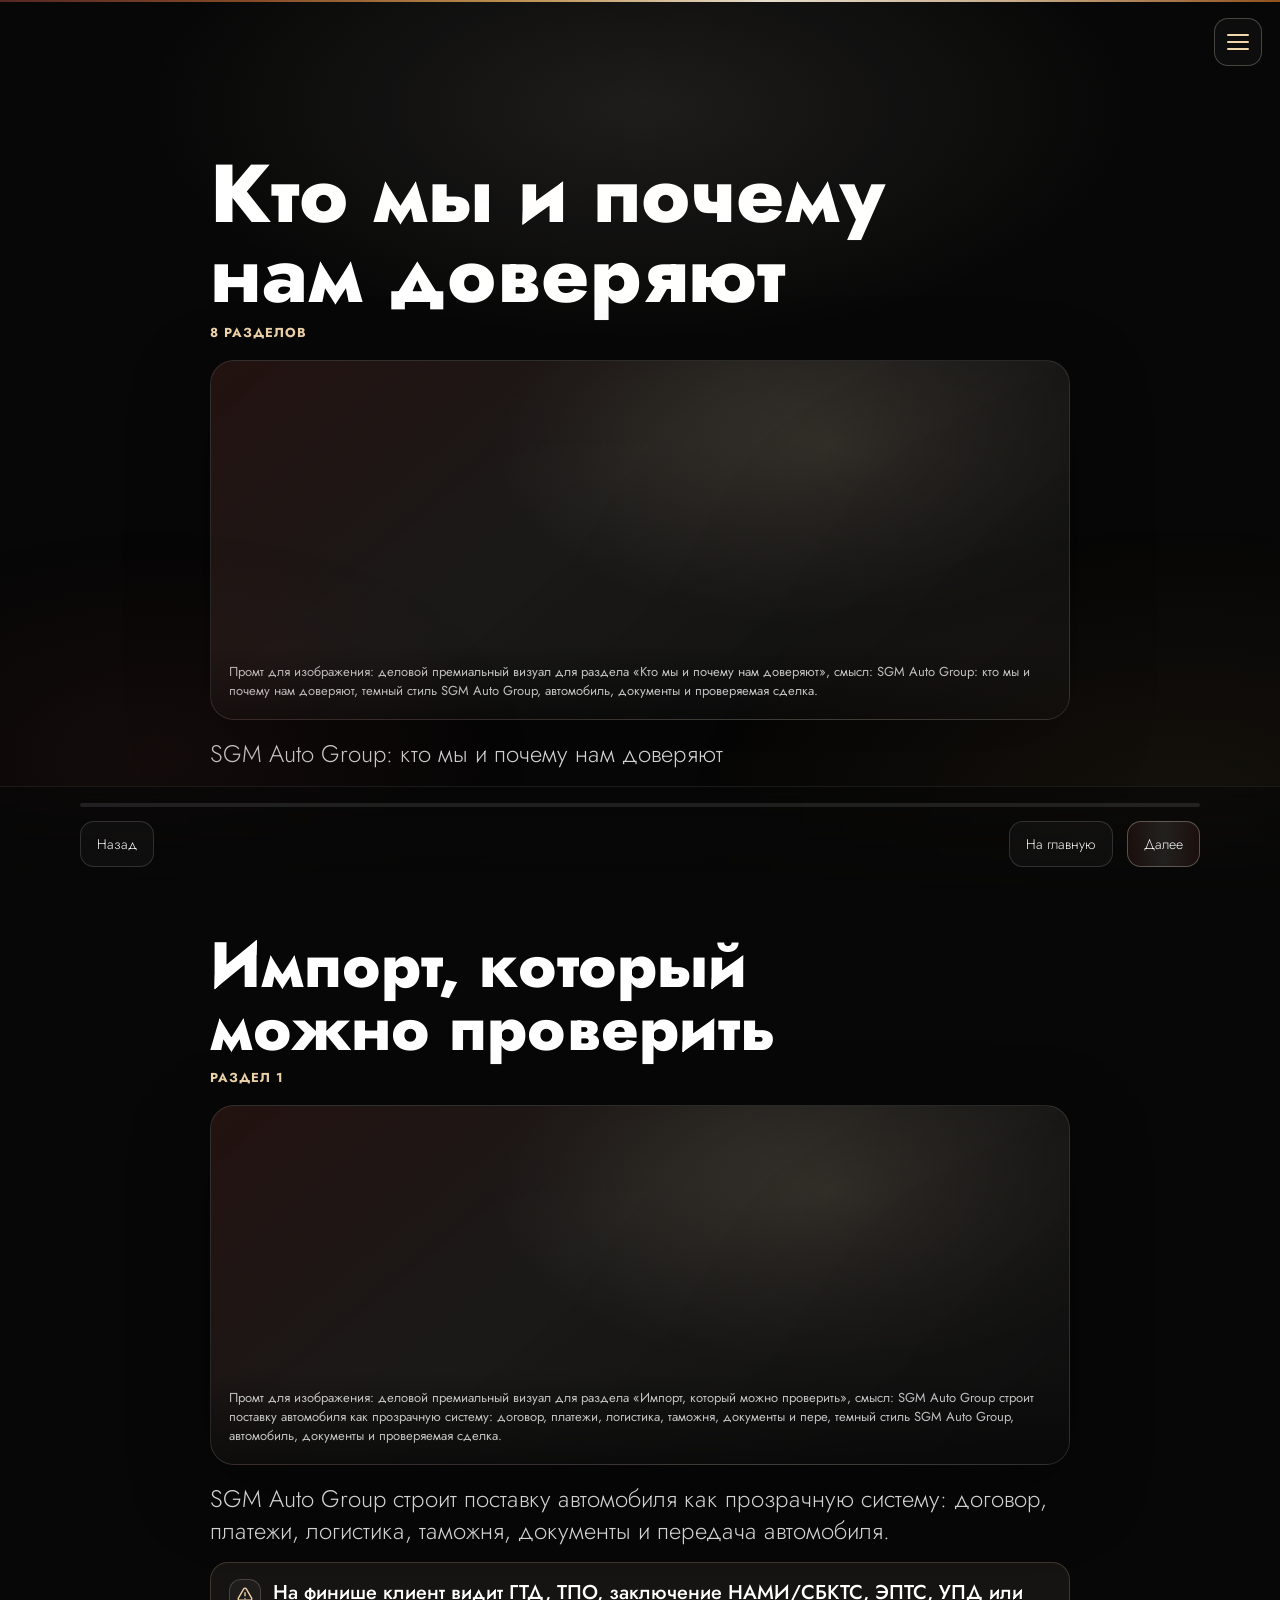
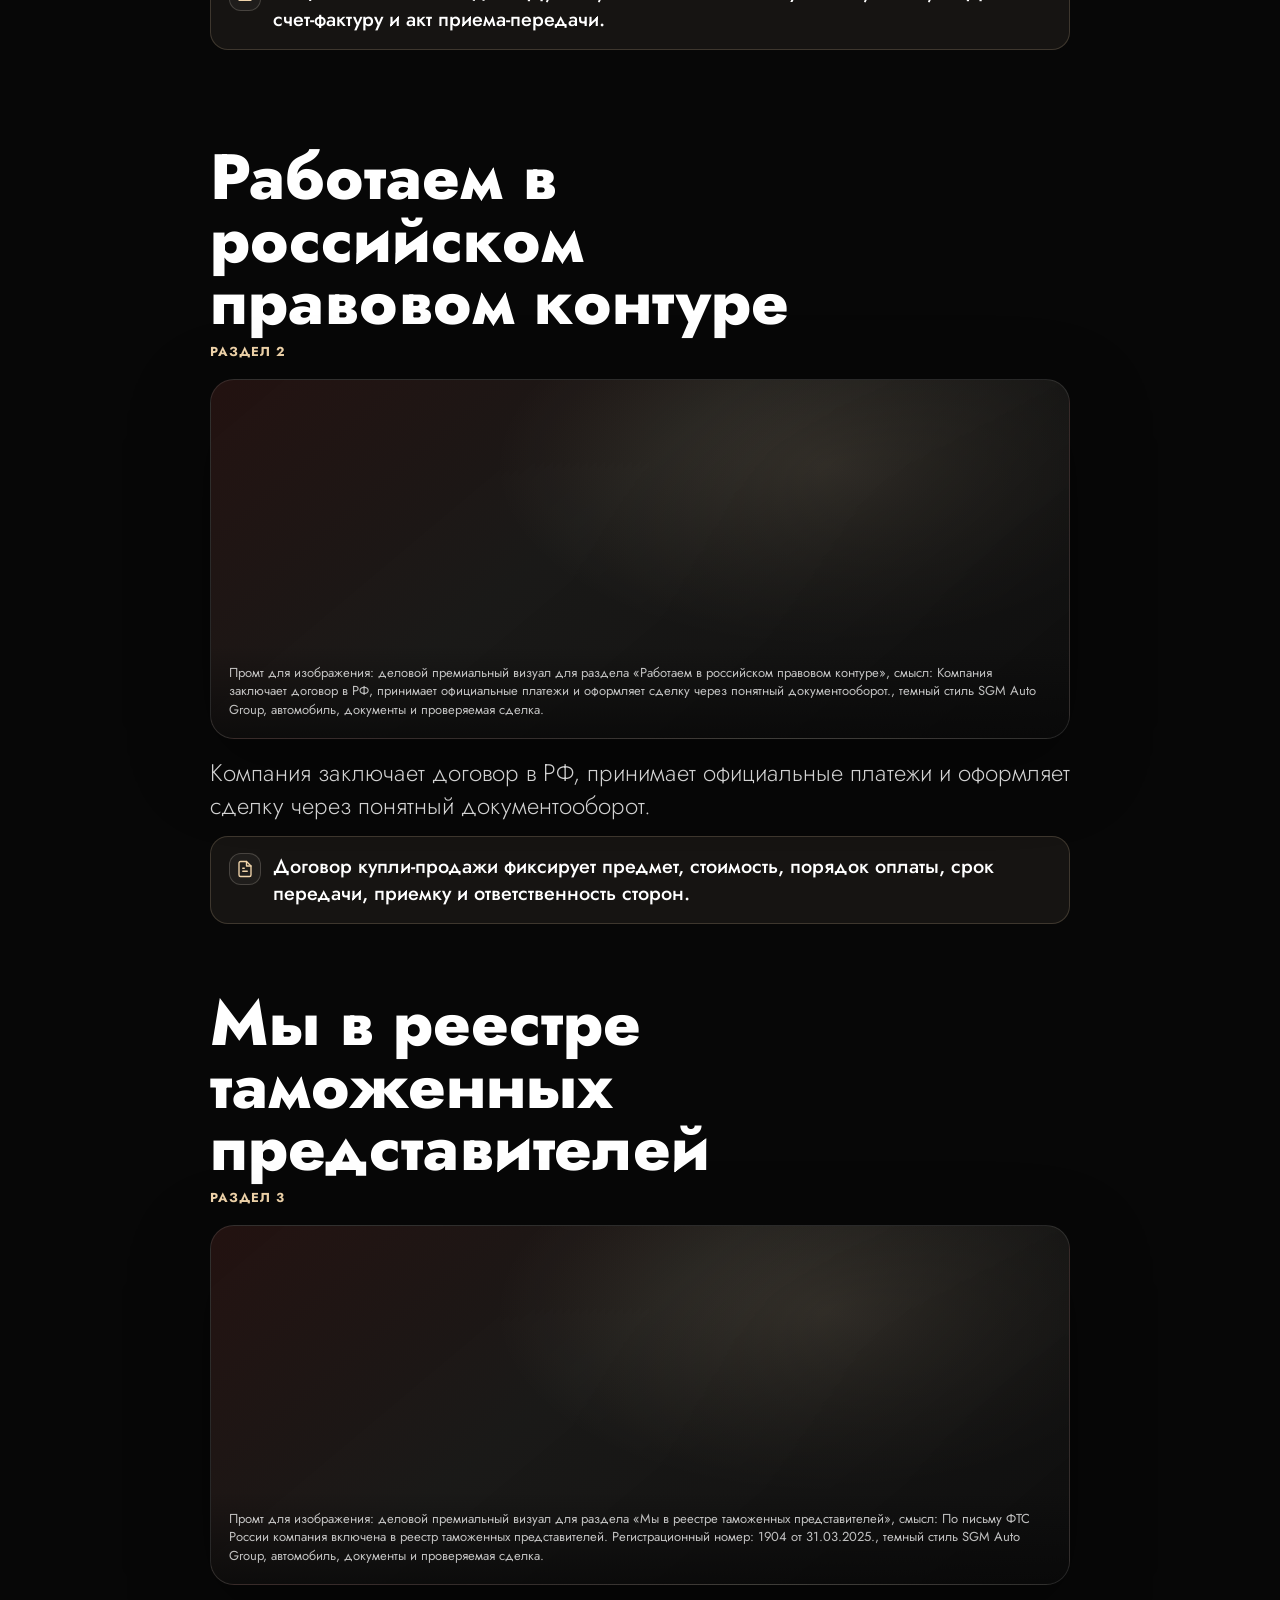
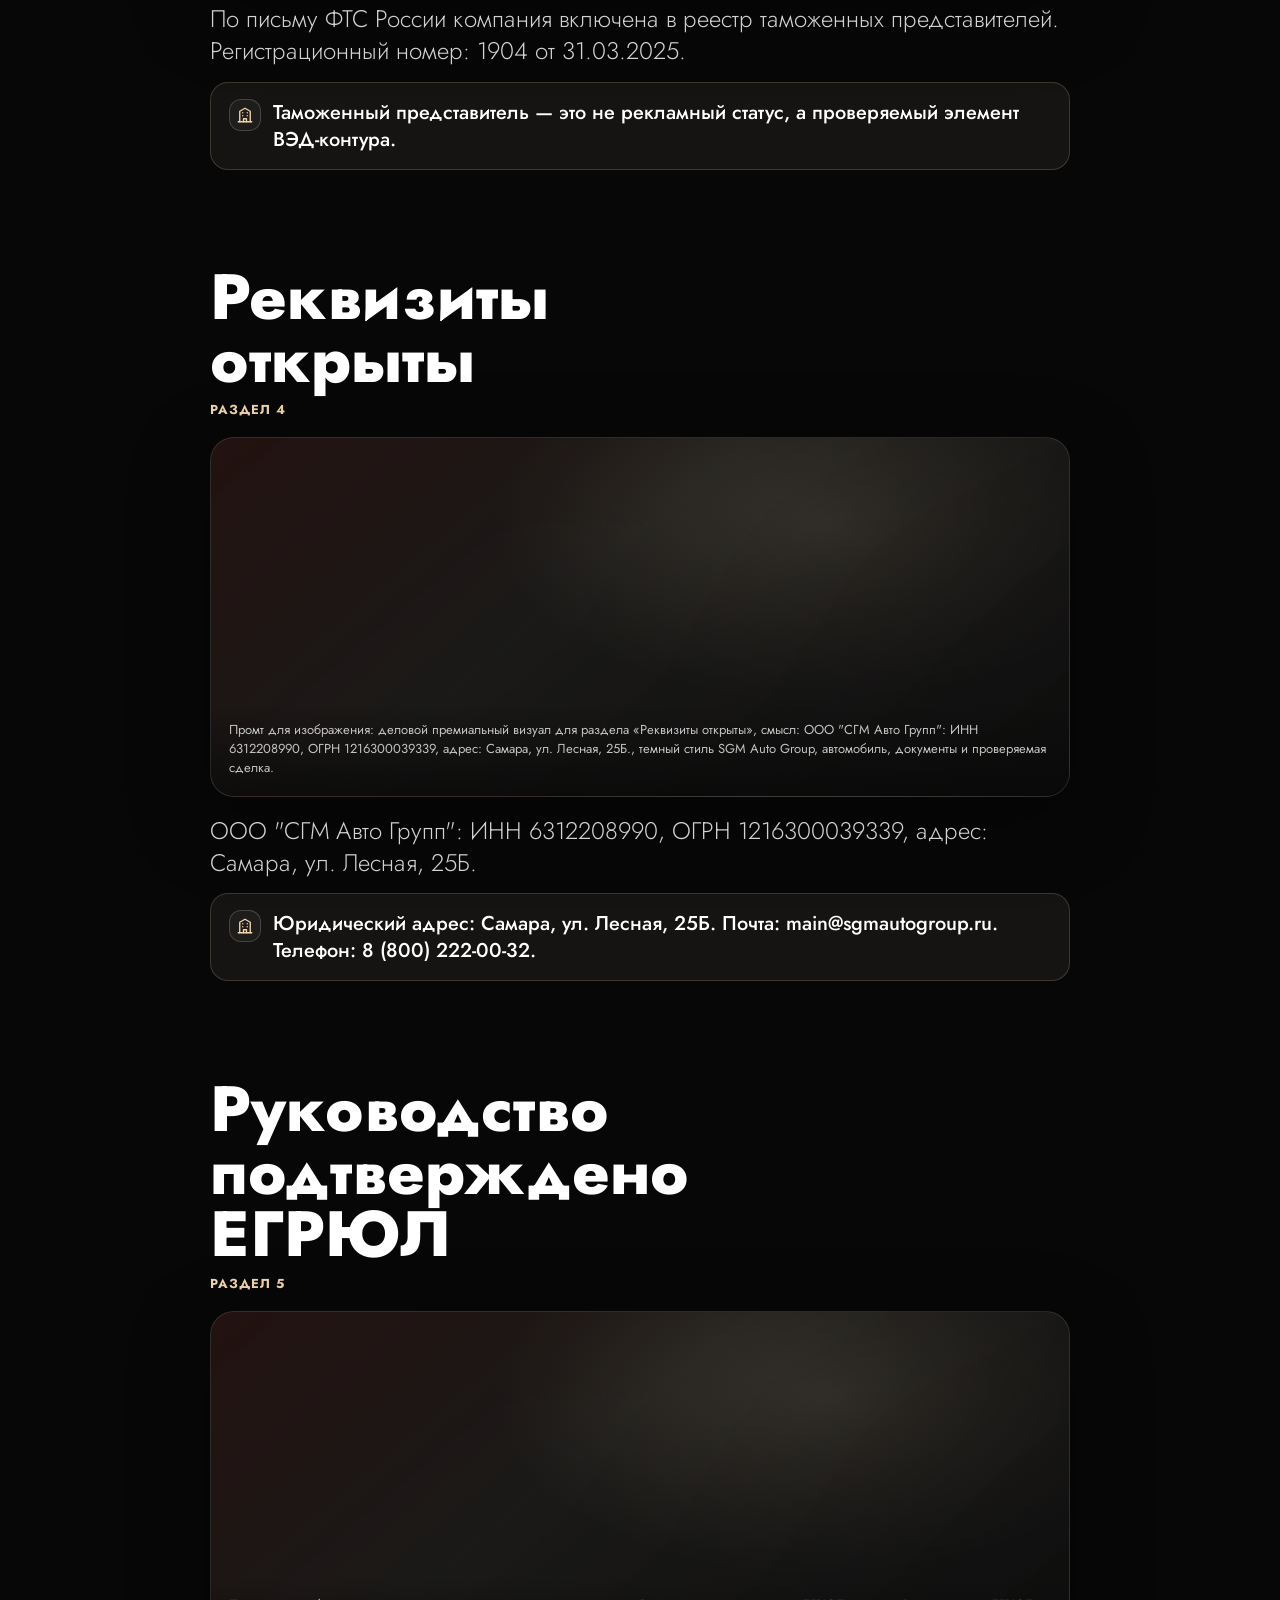
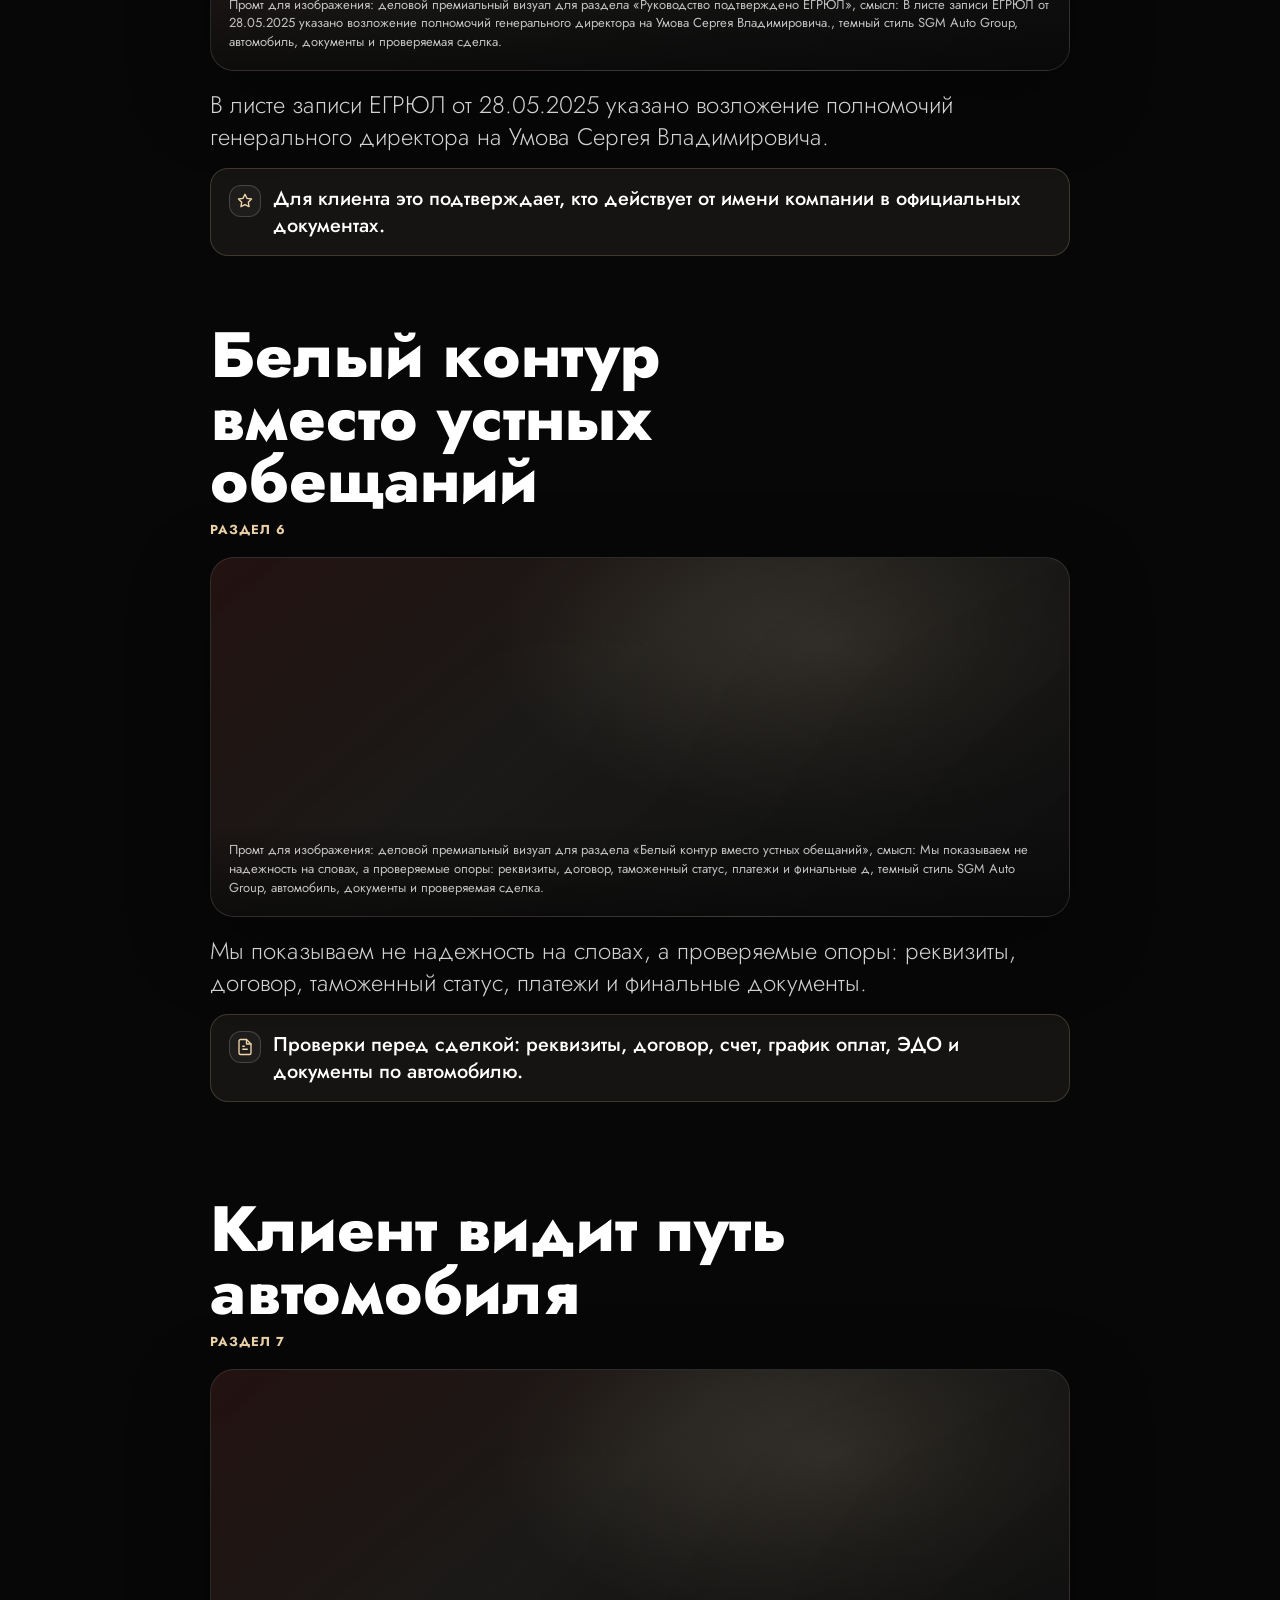
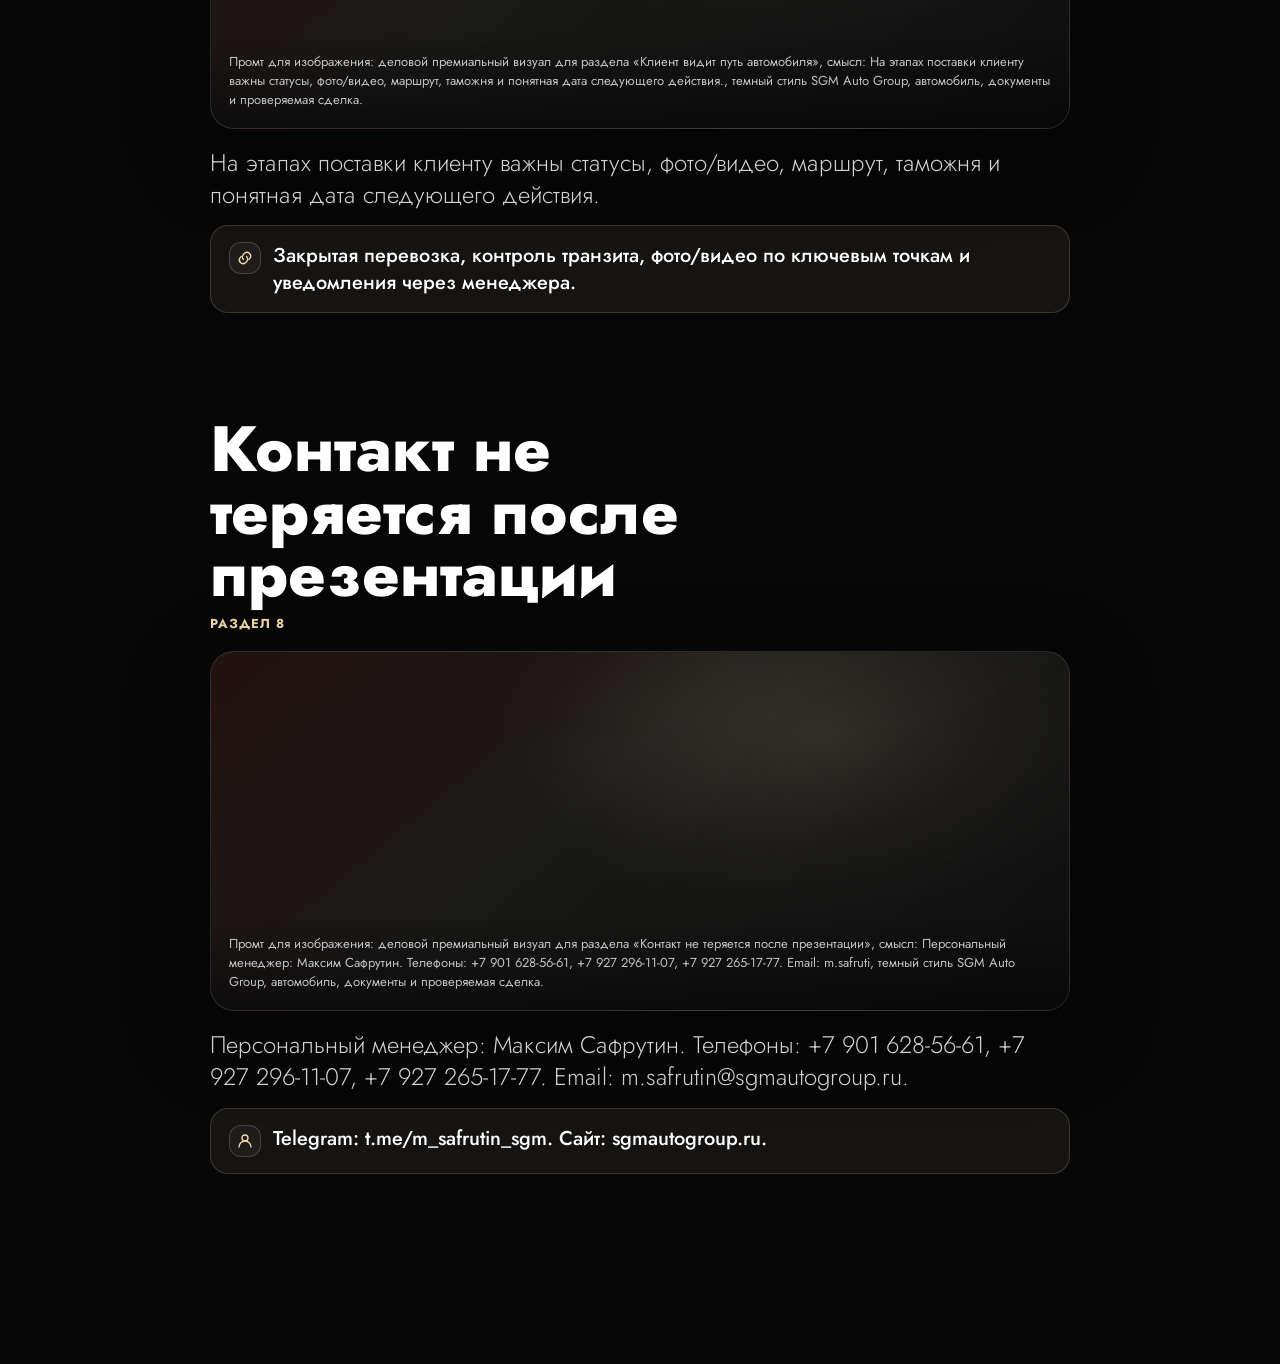
==== commit b80444ba: "Update SGM site contentp" ====
--- a/about.html
+++ b/about.html
@@ -11,8 +11,8 @@
     <link rel="preconnect" href="https://fonts.gstatic.com" crossorigin />
     <link href="https://fonts.googleapis.com/css2?family=Jost:ital,wght@0,100;0,200;0,300;0,400;0,500;0,600;0,700;0,800;0,900;1,400;1,500;1,600&display=swap" rel="stylesheet" />
     <link rel="stylesheet" href="./assets/theme.css?v=6" />
-    <link rel="stylesheet" href="./assets/home.css?v=11" />
-    <link rel="stylesheet" href="./assets/presentation.css?v=23" />
+    <link rel="stylesheet" href="./assets/home.css?v=13" />
+    <link rel="stylesheet" href="./assets/presentation.css?v=25" />
   </head>
   <body class="presentation" data-presentation-id="trust">
     <div class="bg" aria-hidden="true"></div><div class="topline" aria-hidden="true"></div>
@@ -20,6 +20,6 @@
     <nav class="nav" aria-label="Навигация по слайдам"><div class="nav__bar"><div class="nav__counter"><div class="counter" id="counter">1 / 1</div></div><div class="nav__left"><button class="btn" id="btnBack" type="button">Назад</button></div><div class="nav__center"><button class="btn btn--accent" id="btnNext" type="button">Далее</button></div><div class="nav__right"><a class="btn link" href="./index.html">На главную</a></div></div></nav>
     <div class="modalRoot" id="homeModalRoot" hidden></div>
     <script src="./assets/js/presentation-data.js?v=9"></script>
-    <script src="./assets/js/app.js?v=21" defer></script>
+    <script src="./assets/js/app.js?v=22" defer></script>
   </body>
 </html>
--- a/assets/home.css
+++ b/assets/home.css
@@ -43,6 +43,116 @@
 
 .card__body {
   padding: 40px 36px 32px;
+}
+
+.wrap--contactsPage {
+  padding: 10px 8px;
+}
+
+.card--contactsPage {
+  width: min(620px, calc(100vw - 16px));
+  border-radius: 20px;
+  background: rgba(15, 15, 15, 0.96);
+  overflow: visible;
+}
+
+.card--contactsPage::after {
+  display: none;
+}
+
+.card--contactsPage .card__body {
+  padding: 20px;
+}
+
+.card--contactsPage .contactSheet {
+  gap: 12px;
+}
+
+.card--contactsPage .contactHero {
+  grid-template-columns: 96px minmax(0, 1fr);
+  gap: 12px;
+  align-items: center;
+}
+
+.card--contactsPage .contactAvatar {
+  width: 96px;
+  height: 96px;
+  border-radius: 18px;
+}
+
+.card--contactsPage .contactHero__content {
+  gap: 7px;
+}
+
+.card--contactsPage .contactName {
+  font-size: 24px;
+}
+
+.card--contactsPage .contactRole {
+  margin-top: 2px;
+  font-size: 11px;
+}
+
+.card--contactsPage .contactCompany {
+  font-size: 14px;
+  line-height: 1.28;
+}
+
+.card--contactsPage .modalActions {
+  margin-top: 10px;
+}
+
+.card--contactsPage .modalAction {
+  min-height: 42px;
+  padding: 10px 14px;
+  font-size: 13px;
+}
+
+.card--contactsPage .modalAction--presentation {
+  min-height: 52px;
+}
+
+.card--contactsPage .contactTopActions {
+  grid-template-columns: minmax(0, 1fr) minmax(0, 0.72fr);
+  gap: 8px;
+}
+
+.card--contactsPage .contactTopActions .modalAction {
+  min-height: 44px;
+  min-width: 0;
+}
+
+.card--contactsPage .contactMethod {
+  padding: 12px 14px;
+  gap: 10px;
+}
+
+.card--contactsPage .contactMethod__number {
+  font-size: 15px;
+}
+
+.card--contactsPage .contactMethod__label {
+  margin-top: 4px;
+  font-size: 11px;
+}
+
+.card--contactsPage .contactQuick {
+  width: 40px;
+  height: 40px;
+}
+
+.card--contactsPage .contactQuick img {
+  width: 29px;
+  height: 29px;
+}
+
+.card--contactsPage .contactAccordion {
+  border-radius: 16px;
+}
+
+.card--contactsPage .contactAccordion summary {
+  padding: 14px 16px;
+  font-size: 14px;
 }
 
 .heroMeta {
@@ -582,7 +692,7 @@
 
 .contactHero {
   display: grid;
-  grid-template-columns: 112px 1fr;
+  grid-template-columns: 112px minmax(0, 1fr);
   gap: 16px;
   align-items: start;
 }
@@ -627,6 +737,7 @@
 .contactName {
   margin: 0;
   font-size: 26px;
+  line-height: 1.08;
   font-weight: 700;
   letter-spacing: -0.02em;
 }
@@ -924,7 +1035,7 @@
   }
 
   .contactHero {
-    grid-template-columns: 92px 1fr;
+    grid-template-columns: 92px minmax(0, 1fr);
     gap: 14px;
   }
 
@@ -941,6 +1052,34 @@
 @media (max-width: 560px) {
   .contactTopActions {
     grid-template-columns: 1fr;
+  }
+
+  .card--contactsPage .contactHero {
+    grid-template-columns: 86px minmax(0, 1fr);
+    gap: 10px;
+  }
+
+  .card--contactsPage .contactAvatar {
+    width: 86px;
+    height: 86px;
+    border-radius: 16px;
+  }
+
+  .card--contactsPage .contactName {
+    font-size: 21px;
+  }
+
+  .card--contactsPage .contactRole {
+    font-size: 10px;
+  }
+
+  .card--contactsPage .contactCompany {
+    font-size: 12px;
+  }
+
+  .card--contactsPage .contactTopActions {
+    grid-template-columns: 1fr;
+    gap: 7px;
   }
 
   .contactTopActions .modalAction {
@@ -974,6 +1113,46 @@
   .contactAccordion summary {
     padding-left: 14px;
     padding-right: 14px;
+  }
+}
+
+@media (max-width: 380px) {
+  .card--contactsPage .card__body {
+    padding: 16px;
+  }
+
+  .card--contactsPage .contactHero {
+    grid-template-columns: 78px minmax(0, 1fr);
+  }
+
+  .card--contactsPage .contactAvatar {
+    width: 78px;
+    height: 78px;
+  }
+
+  .card--contactsPage .contactName {
+    font-size: 19px;
+  }
+
+  .card--contactsPage .modalAction {
+    padding-left: 10px;
+    padding-right: 10px;
+    font-size: 12px;
+    gap: 8px;
+  }
+
+  .card--contactsPage .contactTopActions {
+    grid-template-columns: 1fr;
+  }
+
+  .card--contactsPage .contactQuick {
+    width: 38px;
+    height: 38px;
+  }
+
+  .card--contactsPage .contactQuick img {
+    width: 27px;
+    height: 27px;
   }
 }
 
--- a/assets/presentation.css
+++ b/assets/presentation.css
@@ -1,5 +1,5 @@
 /* Presentation page layout + navigation. */
-@import url("./home.css?v=10");
+@import url("./home.css?v=13");
 
 body.presentation {
   overflow-x: hidden;
@@ -1246,6 +1246,180 @@
   text-decoration: none;
 }
 
+body.presentation.article-landing {
+  scrollbar-gutter: stable;
+}
+
+body.presentation.article-landing .stage {
+  display: block;
+}
+
+body.presentation.article-landing .articleShell {
+  box-sizing: border-box;
+  width: 100%;
+  max-width: min(1120px, 100%);
+  margin: 0 auto;
+  padding: 32px 14px calc(var(--nav-h) + 34px);
+}
+
+body.presentation.article-landing .articleSection {
+  min-width: 0;
+  max-width: 100%;
+  overflow: hidden;
+  min-height: min(100dvh, 840px);
+  display: grid;
+  align-content: center;
+  gap: 18px;
+  padding: 34px 0;
+  scroll-margin-top: 24px;
+}
+
+body.presentation.article-landing .articleSection:first-child {
+  padding-top: 54px;
+}
+
+body.presentation.article-landing .articleHeader,
+body.presentation.article-landing .articleVisual,
+body.presentation.article-landing .articleBody {
+  width: min(860px, 100%);
+  justify-self: center;
+}
+
+body.presentation.article-landing .articleHeader {
+  display: grid;
+  gap: 8px;
+}
+
+body.presentation.article-landing .articleHeader h1,
+body.presentation.article-landing .articleHeader h2 {
+  margin: 0;
+  max-width: 14ch;
+  font-size: clamp(34px, 6vw, 64px);
+  line-height: 0.98;
+  letter-spacing: 0;
+  font-weight: 800;
+}
+
+body.presentation.article-landing .articleHeader h1 {
+  font-size: clamp(38px, 8vw, 82px);
+}
+
+body.presentation.article-landing .articleStep {
+  color: #f1d5ab;
+  font-size: 13px;
+  font-weight: 700;
+  text-transform: uppercase;
+  letter-spacing: 0.08em;
+}
+
+body.presentation.article-landing .articleVisual {
+  margin: 0;
+  min-height: clamp(210px, 42vw, 360px);
+  display: grid;
+  align-items: end;
+  overflow: hidden;
+  border-radius: 24px;
+  border: 1px solid rgba(255, 255, 255, 0.10);
+  background:
+    linear-gradient(140deg, rgba(95, 43, 38, 0.32), rgba(255, 245, 226, 0.08) 42%, rgba(15, 15, 15, 0.88)),
+    radial-gradient(520px 280px at 72% 24%, rgba(241, 213, 171, 0.15), transparent 64%);
+  box-shadow: 0 24px 80px rgba(0, 0, 0, 0.34);
+}
+
+body.presentation.article-landing .articleVisual__prompt {
+  max-width: 100%;
+  white-space: normal;
+  word-break: break-word;
+  overflow-wrap: anywhere;
+  margin: 0;
+  padding: 18px;
+  color: rgba(255, 255, 255, 0.74);
+  font-size: 13px;
+  line-height: 1.45;
+  background: linear-gradient(180deg, rgba(7, 7, 7, 0), rgba(7, 7, 7, 0.72));
+}
+
+body.presentation.article-landing .articleBody {
+  display: grid;
+  gap: 14px;
+  min-width: 0;
+}
+
+body.presentation.article-landing .articleBody p {
+  margin: 0;
+  color: rgba(255, 255, 255, 0.82);
+  font-size: clamp(18px, 2.2vw, 24px);
+  line-height: 1.35;
+  font-weight: 300;
+}
+
+body.presentation.article-landing .articleNote {
+  margin: 0;
+  display: grid;
+  grid-template-columns: 32px minmax(0, 1fr);
+  gap: 12px;
+  align-items: start;
+  padding: 16px 18px;
+  border-radius: 18px;
+  border: 1px solid rgba(241, 213, 171, 0.18);
+  background: rgba(241, 213, 171, 0.065);
+  color: #fff;
+  font-size: clamp(16px, 1.8vw, 20px);
+  line-height: 1.35;
+  font-weight: 500;
+}
+
+body.presentation.article-landing .articleNote__icon {
+  display: inline-grid;
+  place-items: center;
+  width: 32px;
+  height: 32px;
+  border-radius: 12px;
+  border: 1px solid rgba(255, 245, 226, 0.18);
+  background: rgba(255, 255, 255, 0.04);
+  color: #f1d5ab;
+}
+
+body.presentation.article-landing .articleNote__icon svg {
+  width: 18px;
+  height: 18px;
+}
+
+body.presentation.article-landing .articleNote__content {
+  min-width: 0;
+}
+
+body.presentation.article-landing .articleNote__content p {
+  margin: 0;
+  color: inherit;
+  font-size: inherit;
+  font-weight: inherit;
+  line-height: inherit;
+}
+
+body.presentation.article-landing .guideTocLink small {
+  display: block;
+  margin-top: 2px;
+  color: rgba(255, 255, 255, 0.54);
+  font-size: 11px;
+  font-weight: 500;
+  text-transform: uppercase;
+  letter-spacing: 0.04em;
+}
+
+body.presentation.article-landing .guideMenuButton {
+  top: max(18px, env(safe-area-inset-top));
+  right: calc(18px + env(safe-area-inset-right));
+}
+
+body.presentation.article-landing .nav {
+  bottom: 0;
+  height: var(--nav-h);
+  transform: translateZ(0);
+  backface-visibility: hidden;
+  will-change: transform;
+}
+
 body.presentation.faq-single-page {
   --nav-h: 86px;
 }
@@ -1714,6 +1888,64 @@
     grid-row: 1;
     justify-content: center;
   }
+
+  body.presentation.article-landing .guideMenuButton {
+    top: max(12px, env(safe-area-inset-top));
+    right: calc(12px + env(safe-area-inset-right));
+  }
+
+  body.presentation.article-landing .nav__bar {
+    width: calc(100% - 36px);
+    max-width: 354px;
+  }
+
+  body.presentation.article-landing .articleShell {
+    width: 100%;
+    max-width: 540px;
+    padding-left: 10px;
+    padding-right: 10px;
+    padding-bottom: calc(var(--nav-h) + 18px);
+  }
+
+  body.presentation.article-landing .articleSection {
+    min-height: auto;
+    align-content: start;
+    gap: 14px;
+    padding: 24px 0;
+  }
+
+  body.presentation.article-landing .articleSection:first-child {
+    padding-top: 68px;
+  }
+
+  body.presentation.article-landing .articleStep {
+    font-size: 11px;
+  }
+
+  body.presentation.article-landing .articleVisual {
+    min-height: 196px;
+    border-radius: 20px;
+  }
+
+  body.presentation.article-landing .articleVisual__prompt {
+    padding: 14px;
+    font-size: 12px;
+  }
+
+  body.presentation.article-landing .articleBody p {
+    font-size: 17px;
+  }
+
+  body.presentation.article-landing .articleNote {
+    grid-template-columns: 30px minmax(0, 1fr);
+    padding: 14px;
+    font-size: 15px;
+  }
+
+  body.presentation.article-landing .articleNote__icon {
+    width: 30px;
+    height: 30px;
+  }
 }
 
 @media (prefers-reduced-motion: reduce) {
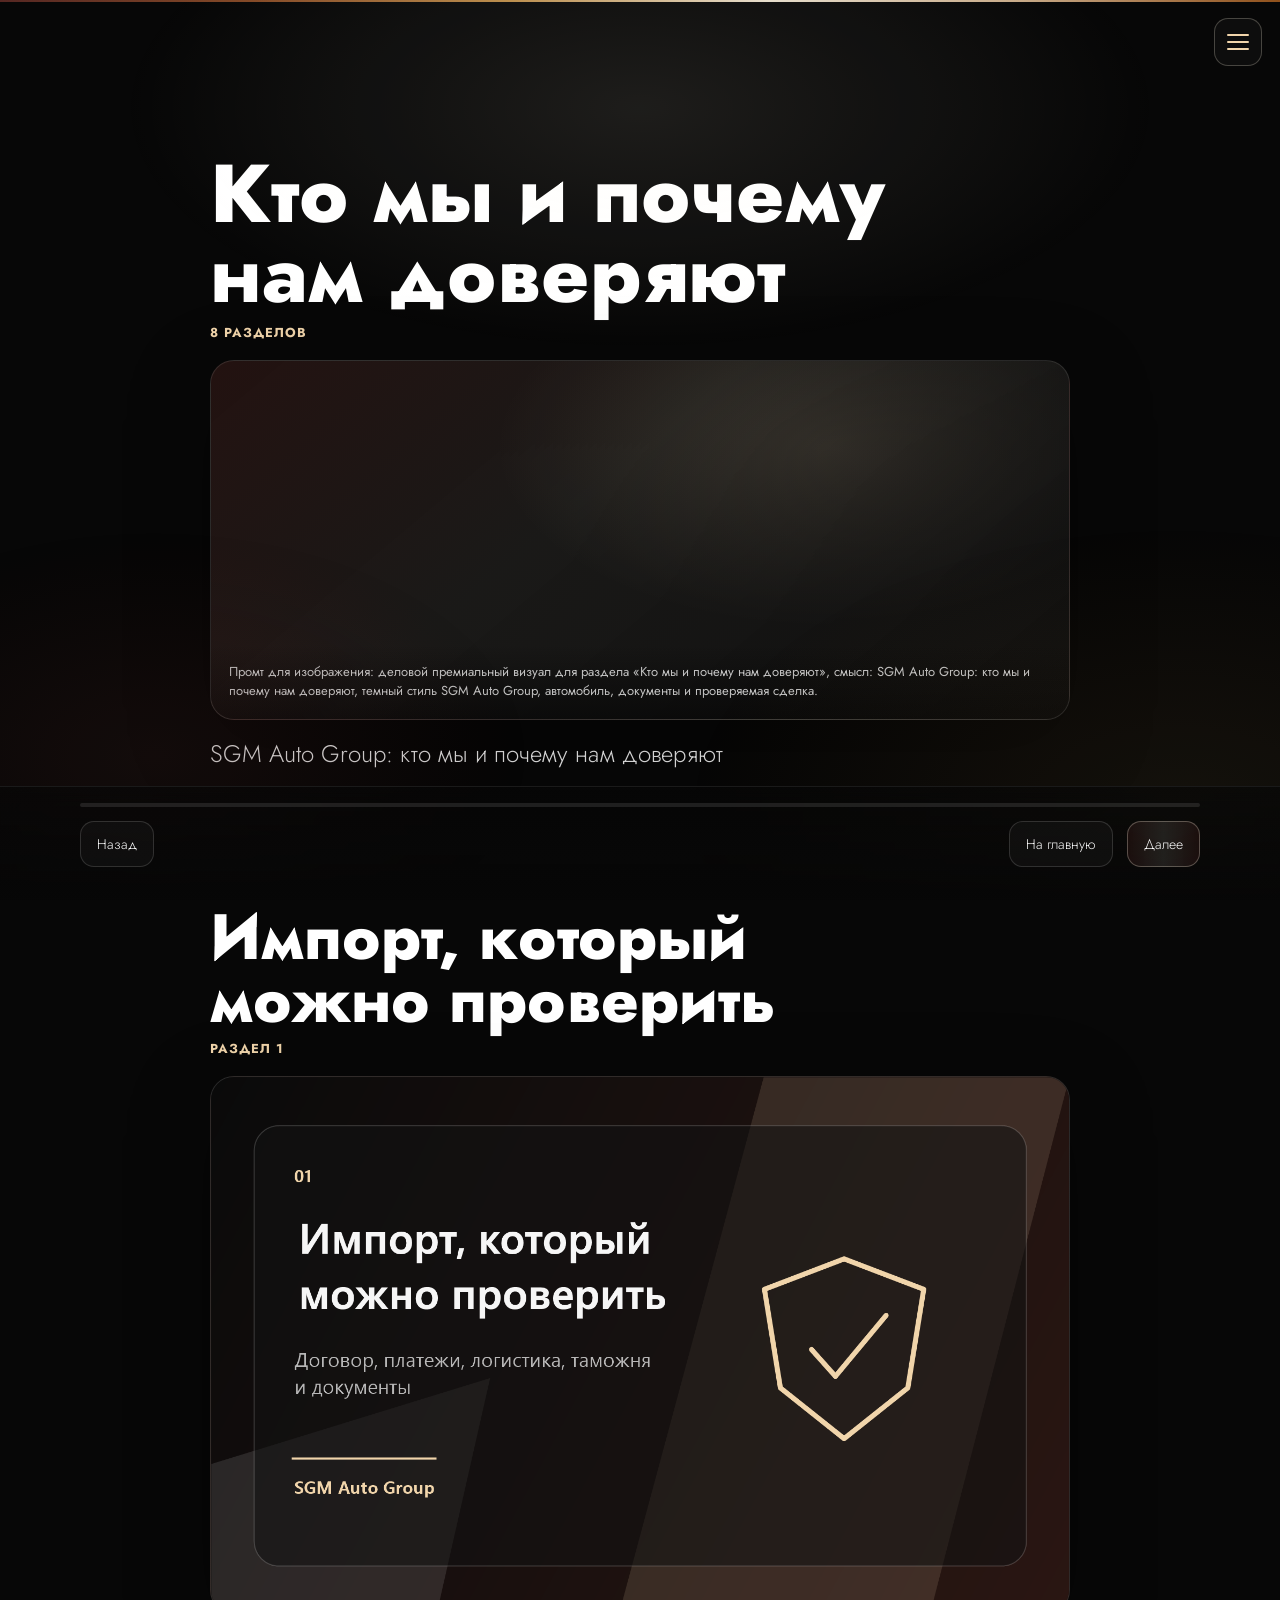
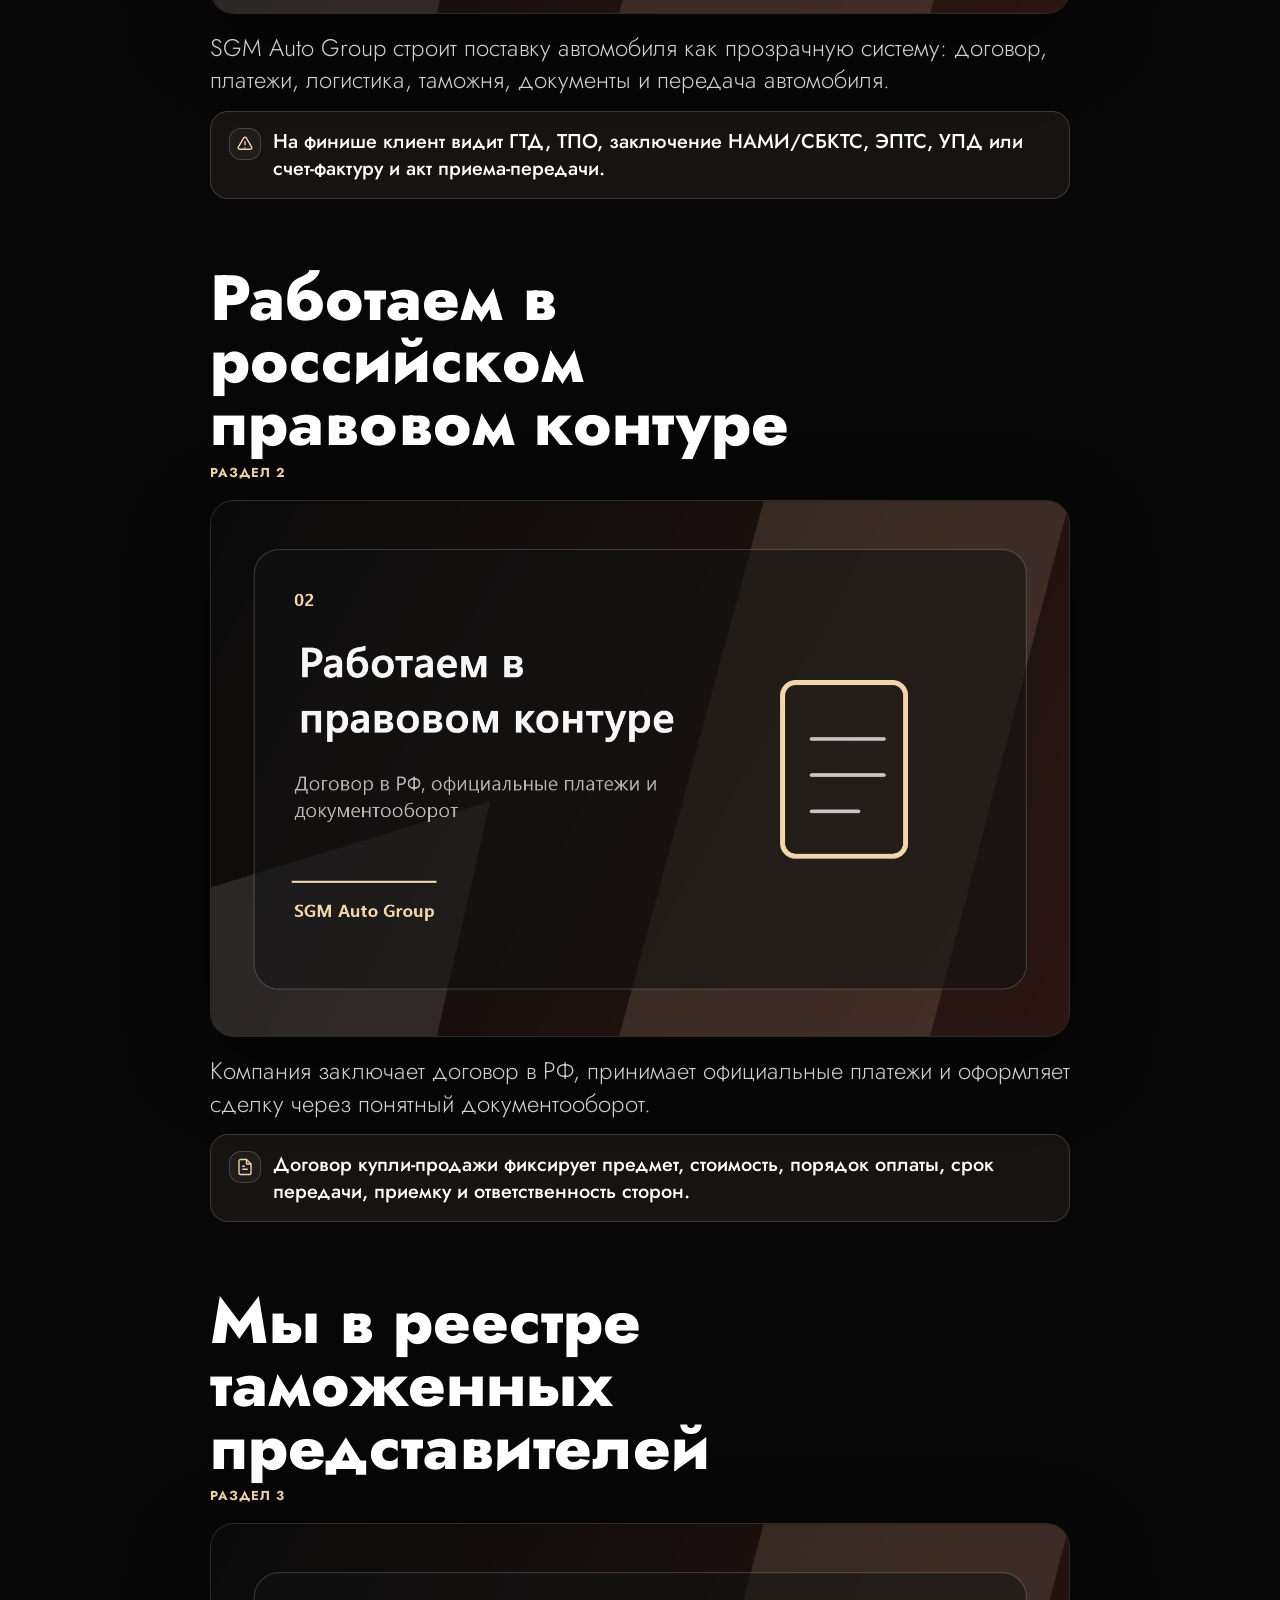
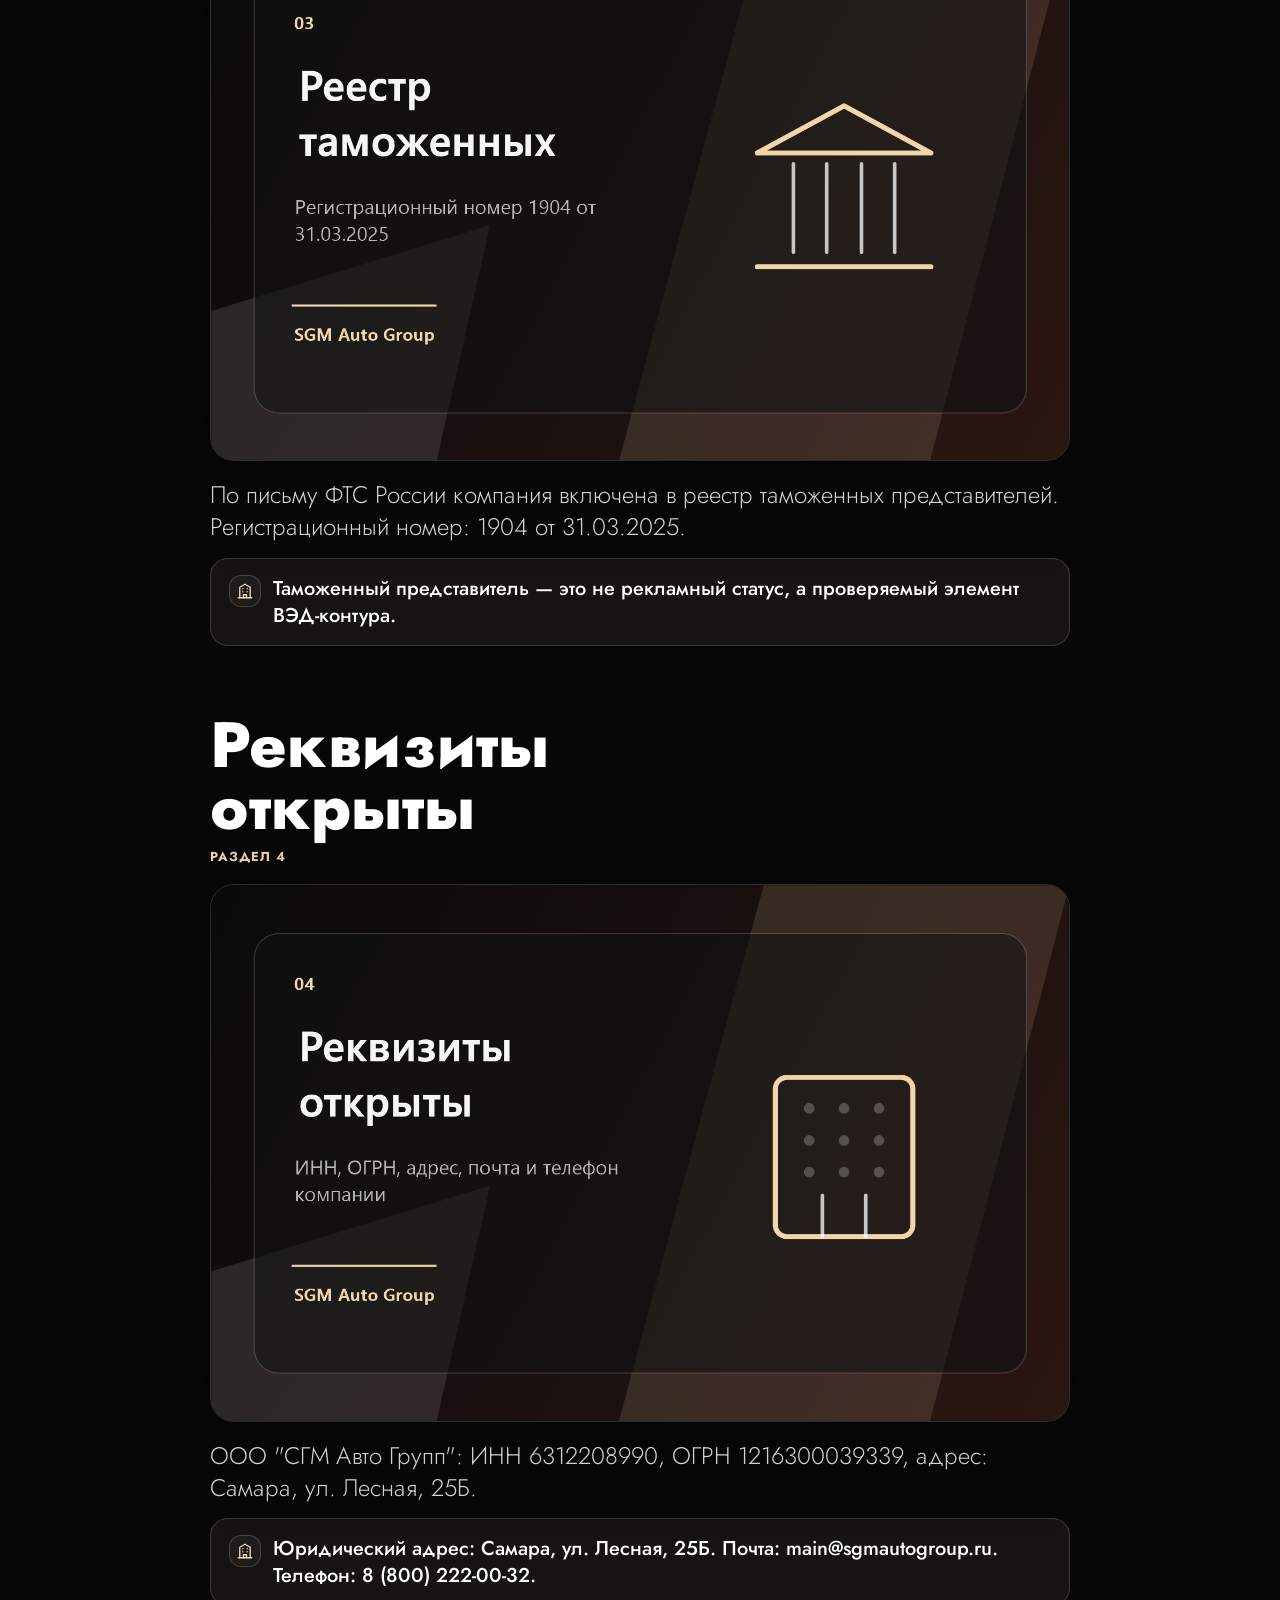
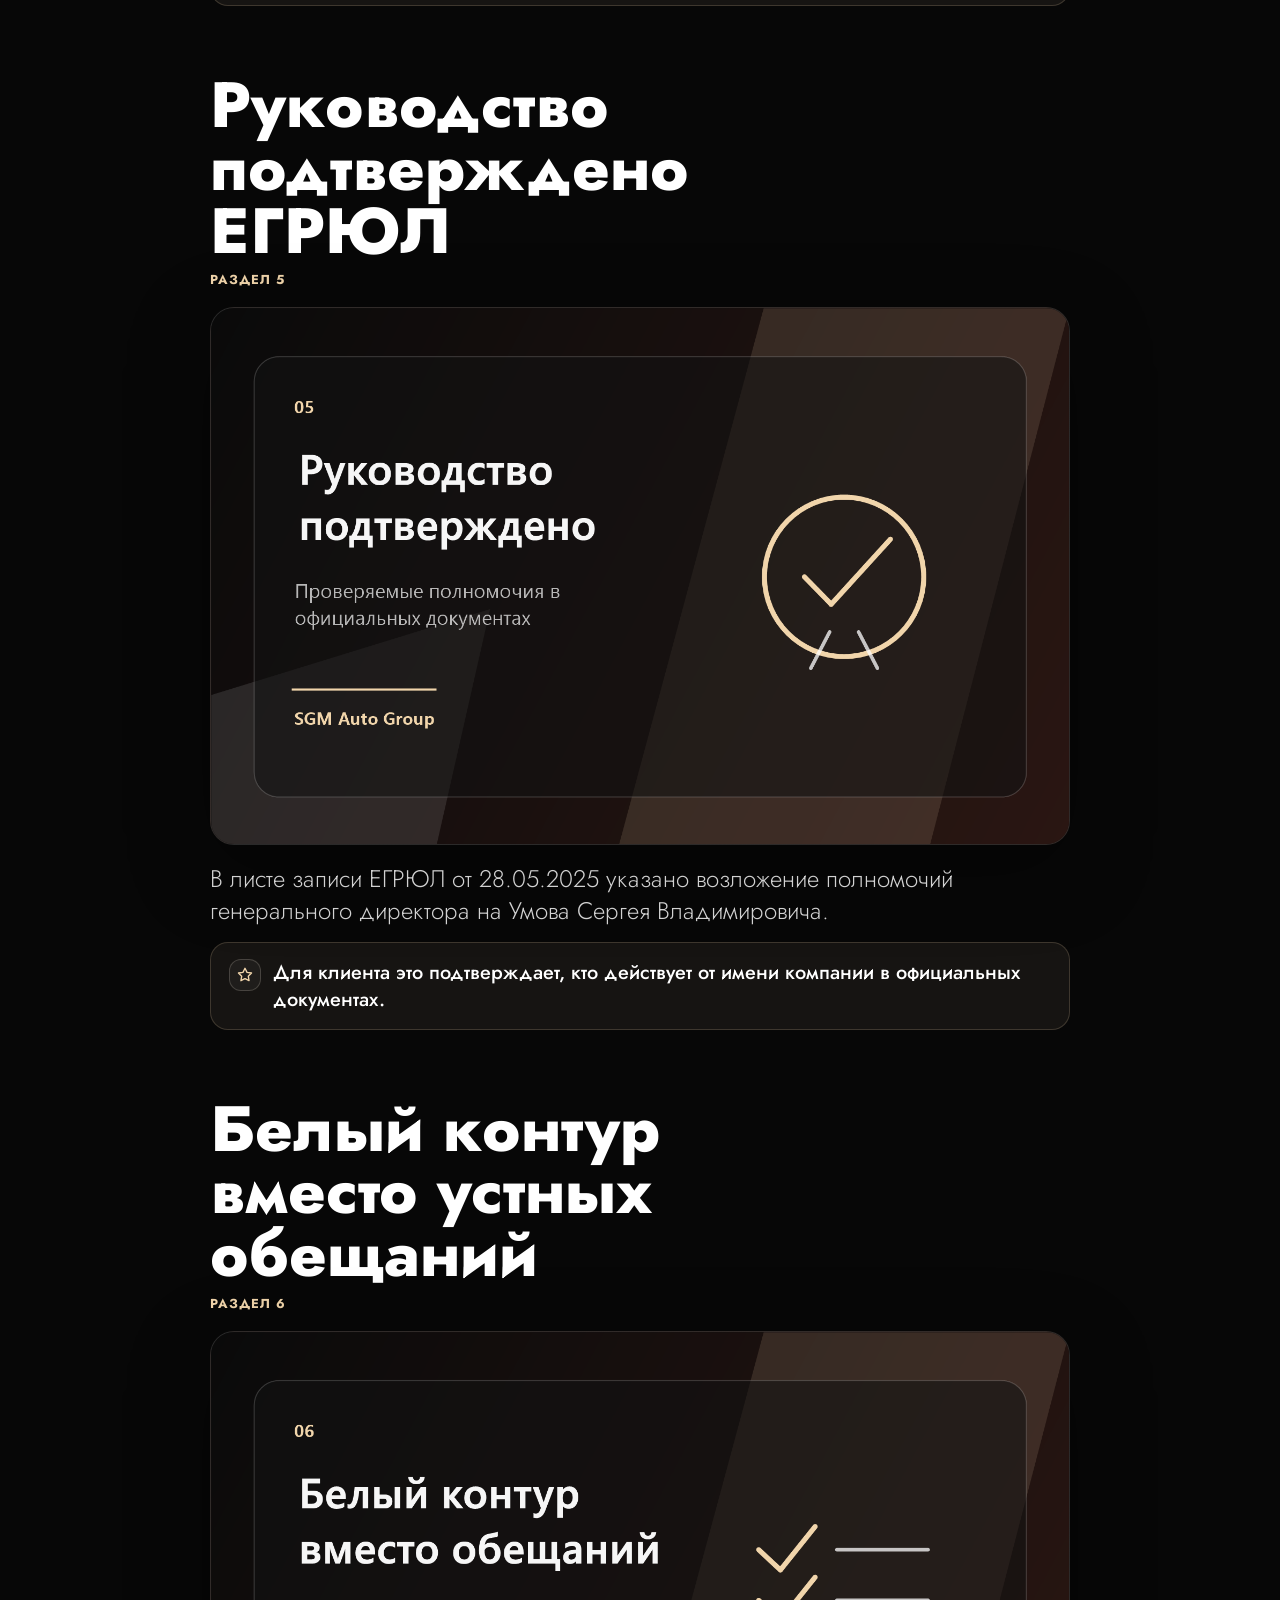
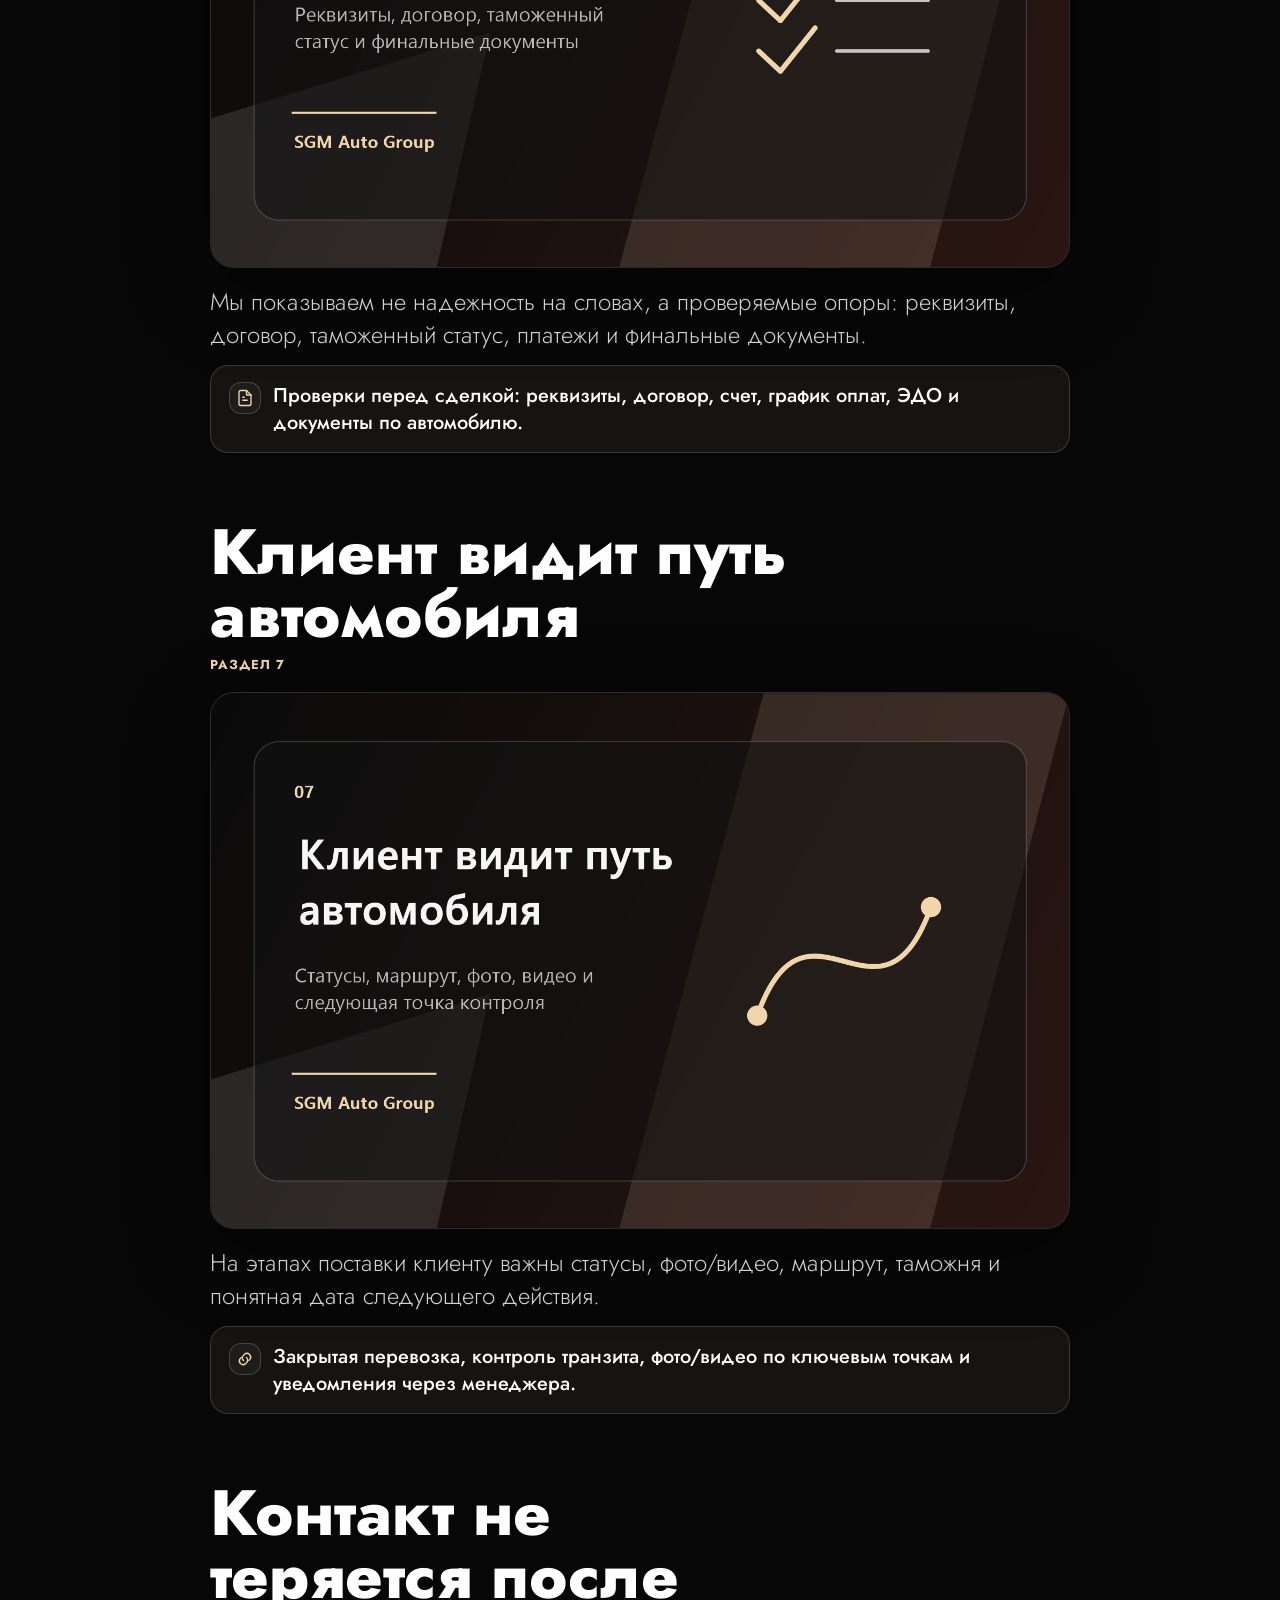
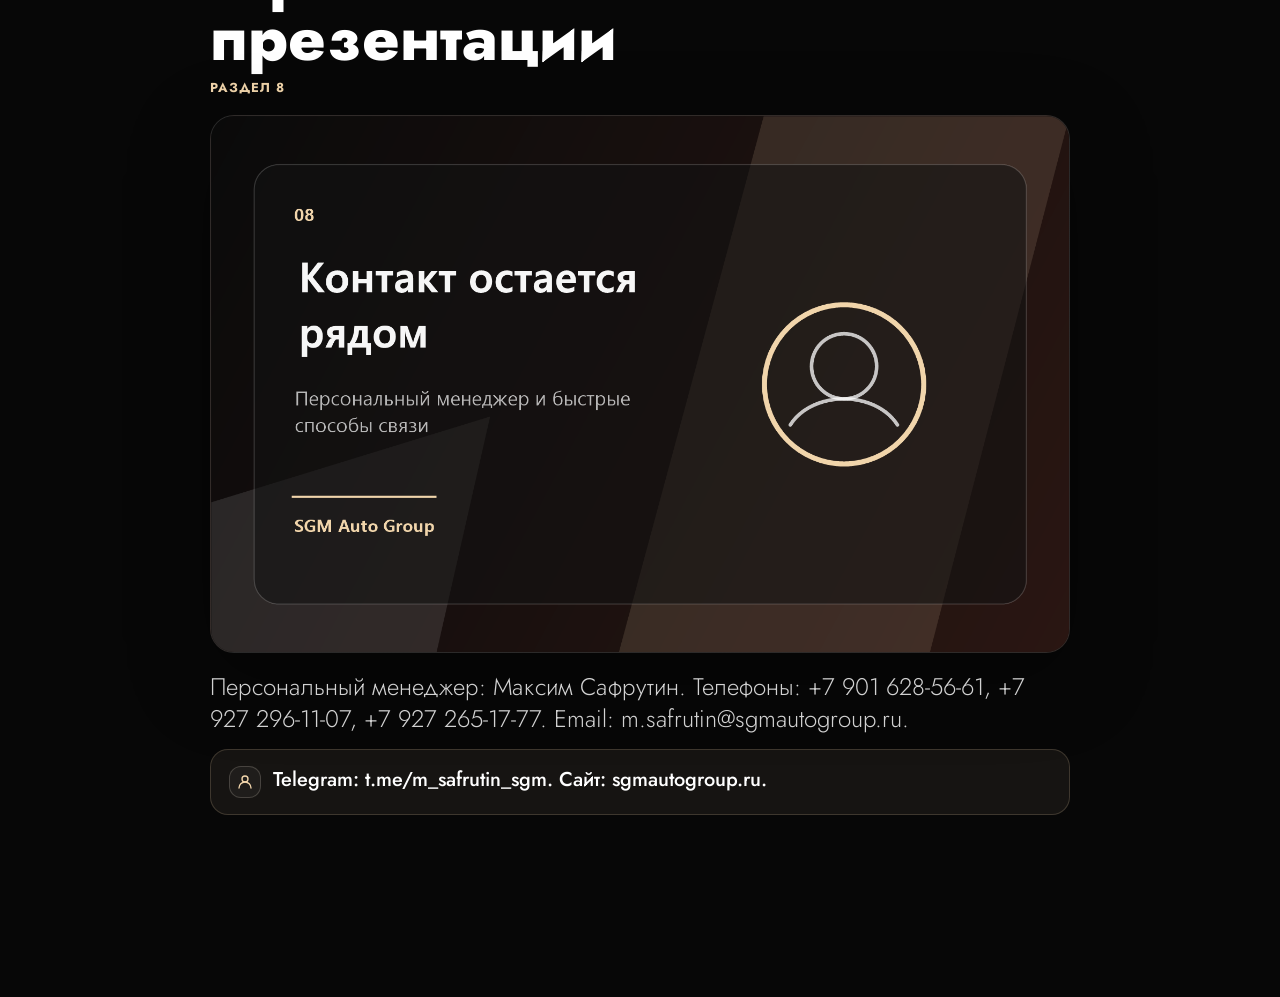
==== commit 26b2f7ee: "Upgrade 202605121207" ====
--- a/about.html
+++ b/about.html
@@ -12,7 +12,7 @@
     <link href="https://fonts.googleapis.com/css2?family=Jost:ital,wght@0,100;0,200;0,300;0,400;0,500;0,600;0,700;0,800;0,900;1,400;1,500;1,600&display=swap" rel="stylesheet" />
     <link rel="stylesheet" href="./assets/theme.css?v=6" />
     <link rel="stylesheet" href="./assets/home.css?v=13" />
-    <link rel="stylesheet" href="./assets/presentation.css?v=25" />
+    <link rel="stylesheet" href="./assets/presentation.css?v=26" />
   </head>
   <body class="presentation" data-presentation-id="trust">
     <div class="bg" aria-hidden="true"></div><div class="topline" aria-hidden="true"></div>
@@ -20,6 +20,6 @@
     <nav class="nav" aria-label="Навигация по слайдам"><div class="nav__bar"><div class="nav__counter"><div class="counter" id="counter">1 / 1</div></div><div class="nav__left"><button class="btn" id="btnBack" type="button">Назад</button></div><div class="nav__center"><button class="btn btn--accent" id="btnNext" type="button">Далее</button></div><div class="nav__right"><a class="btn link" href="./index.html">На главную</a></div></div></nav>
     <div class="modalRoot" id="homeModalRoot" hidden></div>
     <script src="./assets/js/presentation-data.js?v=9"></script>
-    <script src="./assets/js/app.js?v=22" defer></script>
+    <script src="./assets/js/app.js?v=25" defer></script>
   </body>
 </html>
--- a/assets/presentation.css
+++ b/assets/presentation.css
@@ -1326,6 +1326,24 @@
   box-shadow: 0 24px 80px rgba(0, 0, 0, 0.34);
 }
 
+body.presentation.article-landing .articleVisual--image {
+  min-height: auto;
+  aspect-ratio: 16 / 10;
+  align-items: stretch;
+  cursor: zoom-in;
+  background:
+    linear-gradient(145deg, rgba(18, 18, 18, 0.98), rgba(30, 20, 17, 0.96)),
+    radial-gradient(520px 280px at 72% 24%, rgba(241, 213, 171, 0.12), transparent 64%);
+}
+
+body.presentation.article-landing .articleVisual__image {
+  width: 100%;
+  height: 100%;
+  display: block;
+  object-fit: contain;
+  object-position: center;
+}
+
 body.presentation.article-landing .articleVisual__prompt {
   max-width: 100%;
   white-space: normal;
@@ -1339,6 +1357,18 @@
   background: linear-gradient(180deg, rgba(7, 7, 7, 0), rgba(7, 7, 7, 0.72));
 }
 
+.srOnly {
+  position: absolute;
+  width: 1px;
+  height: 1px;
+  padding: 0;
+  margin: -1px;
+  overflow: hidden;
+  clip: rect(0, 0, 0, 0);
+  white-space: nowrap;
+  border: 0;
+}
+
 body.presentation.article-landing .articleBody {
   display: grid;
   gap: 14px;
@@ -1407,17 +1437,144 @@
   letter-spacing: 0.04em;
 }
 
+.image-lightbox-open {
+  overflow: hidden;
+}
+
+.articleImageLightbox {
+  position: fixed;
+  inset: 0;
+  z-index: 2600;
+  display: grid;
+  place-items: center;
+  padding: max(18px, env(safe-area-inset-top)) max(18px, env(safe-area-inset-right)) max(18px, env(safe-area-inset-bottom)) max(18px, env(safe-area-inset-left));
+}
+
+.articleImageLightbox[hidden] {
+  display: none;
+}
+
+.articleImageLightbox__backdrop {
+  position: absolute;
+  inset: 0;
+  border: 0;
+  background: rgba(0, 0, 0, 0.82);
+  backdrop-filter: blur(16px);
+}
+
+.articleImageLightbox__panel {
+  position: relative;
+  z-index: 1;
+  width: min(1180px, 100%);
+  min-height: min(720px, calc(100dvh - 36px));
+  display: grid;
+  grid-template-columns: 52px minmax(0, 1fr) 52px;
+  grid-template-rows: minmax(0, 1fr) auto;
+  gap: 14px;
+  align-items: center;
+}
+
+.articleImageLightbox__figure {
+  grid-column: 2;
+  grid-row: 1;
+  align-self: center;
+  margin: 0;
+  display: grid;
+  gap: 12px;
+}
+
+.articleImageLightbox__image {
+  width: 100%;
+  max-height: calc(100dvh - 150px);
+  object-fit: contain;
+  border-radius: 24px;
+  border: 1px solid rgba(255, 255, 255, 0.14);
+  background: #111;
+  box-shadow: 0 28px 90px rgba(0, 0, 0, 0.45);
+}
+
+.articleImageLightbox__caption,
+.articleImageLightbox__counter {
+  color: rgba(255, 255, 255, 0.78);
+  font-size: 14px;
+  line-height: 1.35;
+  text-align: center;
+}
+
+.articleImageLightbox__counter {
+  grid-column: 2;
+  grid-row: 2;
+  color: #f1d5ab;
+  font-weight: 700;
+}
+
+.articleImageLightbox__close,
+.articleImageLightbox__arrow {
+  display: inline-grid;
+  place-items: center;
+  border: 1px solid rgba(255, 255, 255, 0.14);
+  background: rgba(255, 255, 255, 0.08);
+  color: #fff;
+  cursor: pointer;
+  backdrop-filter: blur(12px);
+  transition: transform 160ms ease, border-color 160ms ease, background 160ms ease;
+}
+
+.articleImageLightbox__close:hover,
+.articleImageLightbox__arrow:hover {
+  transform: translateY(-1px);
+  border-color: rgba(241, 213, 171, 0.42);
+  background: rgba(241, 213, 171, 0.12);
+}
+
+.articleImageLightbox__close {
+  position: absolute;
+  top: 0;
+  right: 0;
+  width: 46px;
+  height: 46px;
+  border-radius: 16px;
+  font-size: 30px;
+  line-height: 1;
+}
+
+.articleImageLightbox__arrow {
+  width: 52px;
+  height: 52px;
+  border-radius: 18px;
+}
+
+.articleImageLightbox__arrow svg {
+  width: 22px;
+  height: 22px;
+}
+
+.articleImageLightbox__arrow--prev {
+  grid-column: 1;
+  grid-row: 1;
+}
+
+.articleImageLightbox__arrow--next {
+  grid-column: 3;
+  grid-row: 1;
+}
+
 body.presentation.article-landing .guideMenuButton {
   top: max(18px, env(safe-area-inset-top));
   right: calc(18px + env(safe-area-inset-right));
 }
 
 body.presentation.article-landing .nav {
-  bottom: 0;
-  height: var(--nav-h);
-  transform: translateZ(0);
+  position: fixed !important;
+  left: 0 !important;
+  right: 0 !important;
+  bottom: 0 !important;
+  width: 100%;
+  height: var(--nav-h) !important;
+  transform: translate3d(0, 0, 0);
   backface-visibility: hidden;
   will-change: transform;
+  contain: layout paint;
 }
 
 body.presentation.faq-single-page {
@@ -1927,6 +2084,11 @@
     border-radius: 20px;
   }
 
+  body.presentation.article-landing .articleVisual--image {
+    min-height: auto;
+    aspect-ratio: 16 / 10;
+  }
+
   body.presentation.article-landing .articleVisual__prompt {
     padding: 14px;
     font-size: 12px;
@@ -1945,6 +2107,52 @@
   body.presentation.article-landing .articleNote__icon {
     width: 30px;
     height: 30px;
+  }
+
+  .articleImageLightbox {
+    padding: max(12px, env(safe-area-inset-top)) max(12px, env(safe-area-inset-right)) max(12px, env(safe-area-inset-bottom)) max(12px, env(safe-area-inset-left));
+  }
+
+  .articleImageLightbox__panel {
+    min-height: calc(100dvh - 24px);
+    grid-template-columns: 1fr 1fr;
+    grid-template-rows: minmax(0, 1fr) auto auto;
+    align-items: end;
+  }
+
+  .articleImageLightbox__figure {
+    grid-column: 1 / -1;
+    grid-row: 1;
+  }
+
+  .articleImageLightbox__image {
+    max-height: calc(100dvh - 156px);
+    border-radius: 18px;
+  }
+
+  .articleImageLightbox__arrow {
+    width: 100%;
+    height: 48px;
+    border-radius: 16px;
+  }
+
+  .articleImageLightbox__arrow--prev {
+    grid-column: 1;
+    grid-row: 2;
+  }
+
+  .articleImageLightbox__arrow--next {
+    grid-column: 2;
+    grid-row: 2;
+  }
+
+  .articleImageLightbox__counter {
+    grid-column: 1 / -1;
+    grid-row: 3;
+  }
+
+  .articleImageLightbox__caption {
+    font-size: 13px;
   }
 }
 
